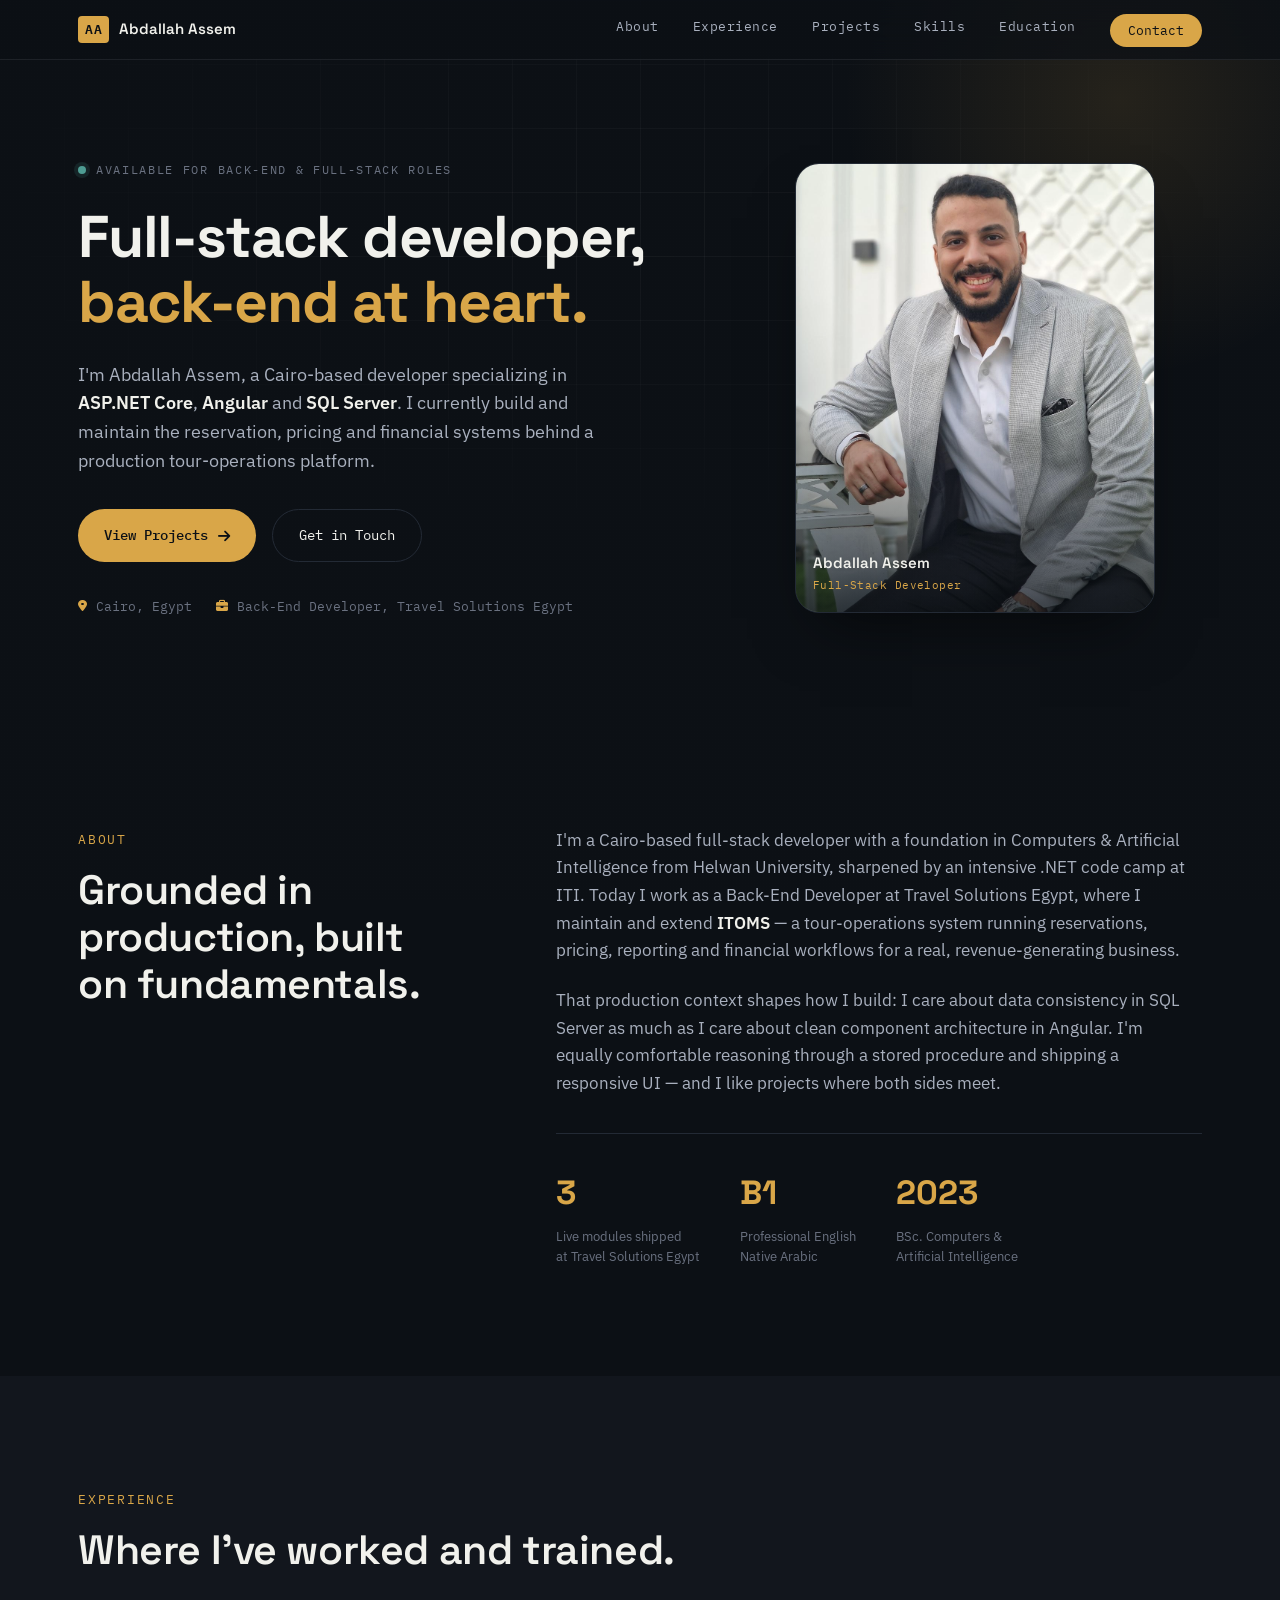
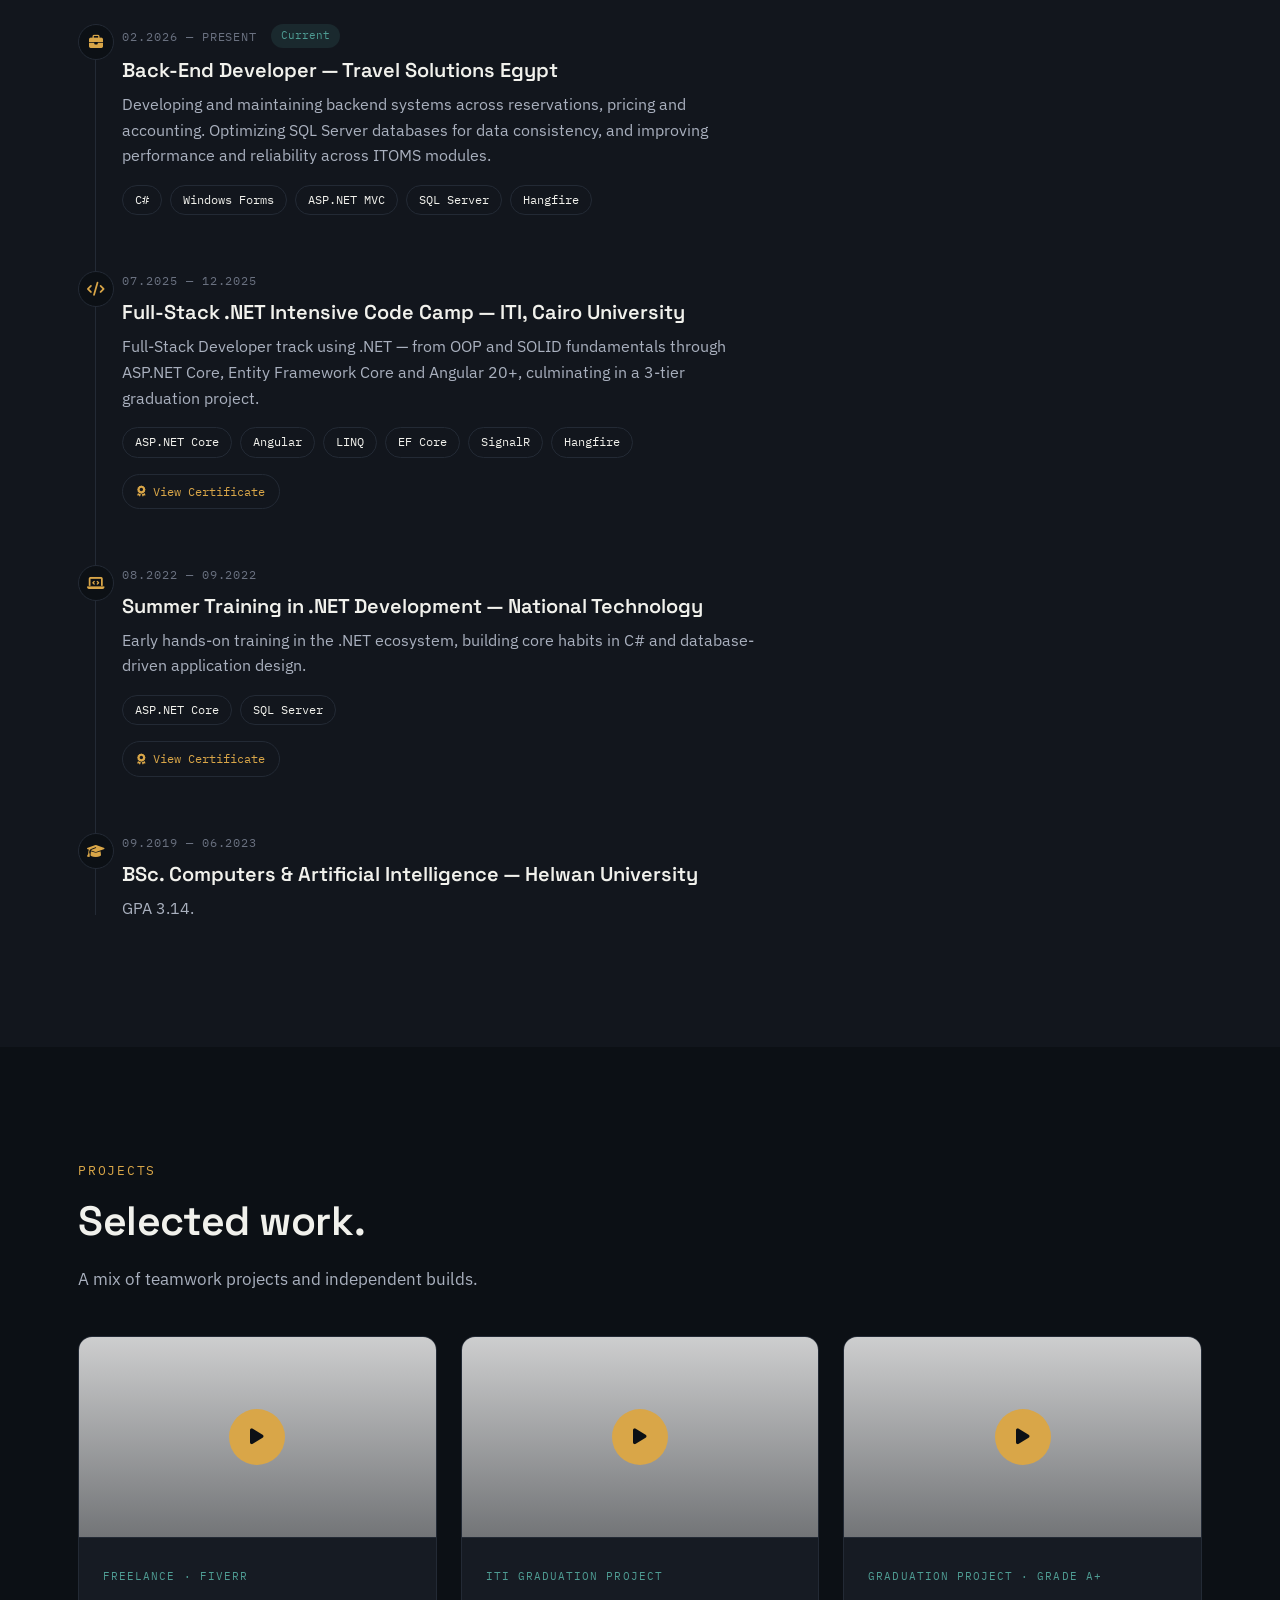
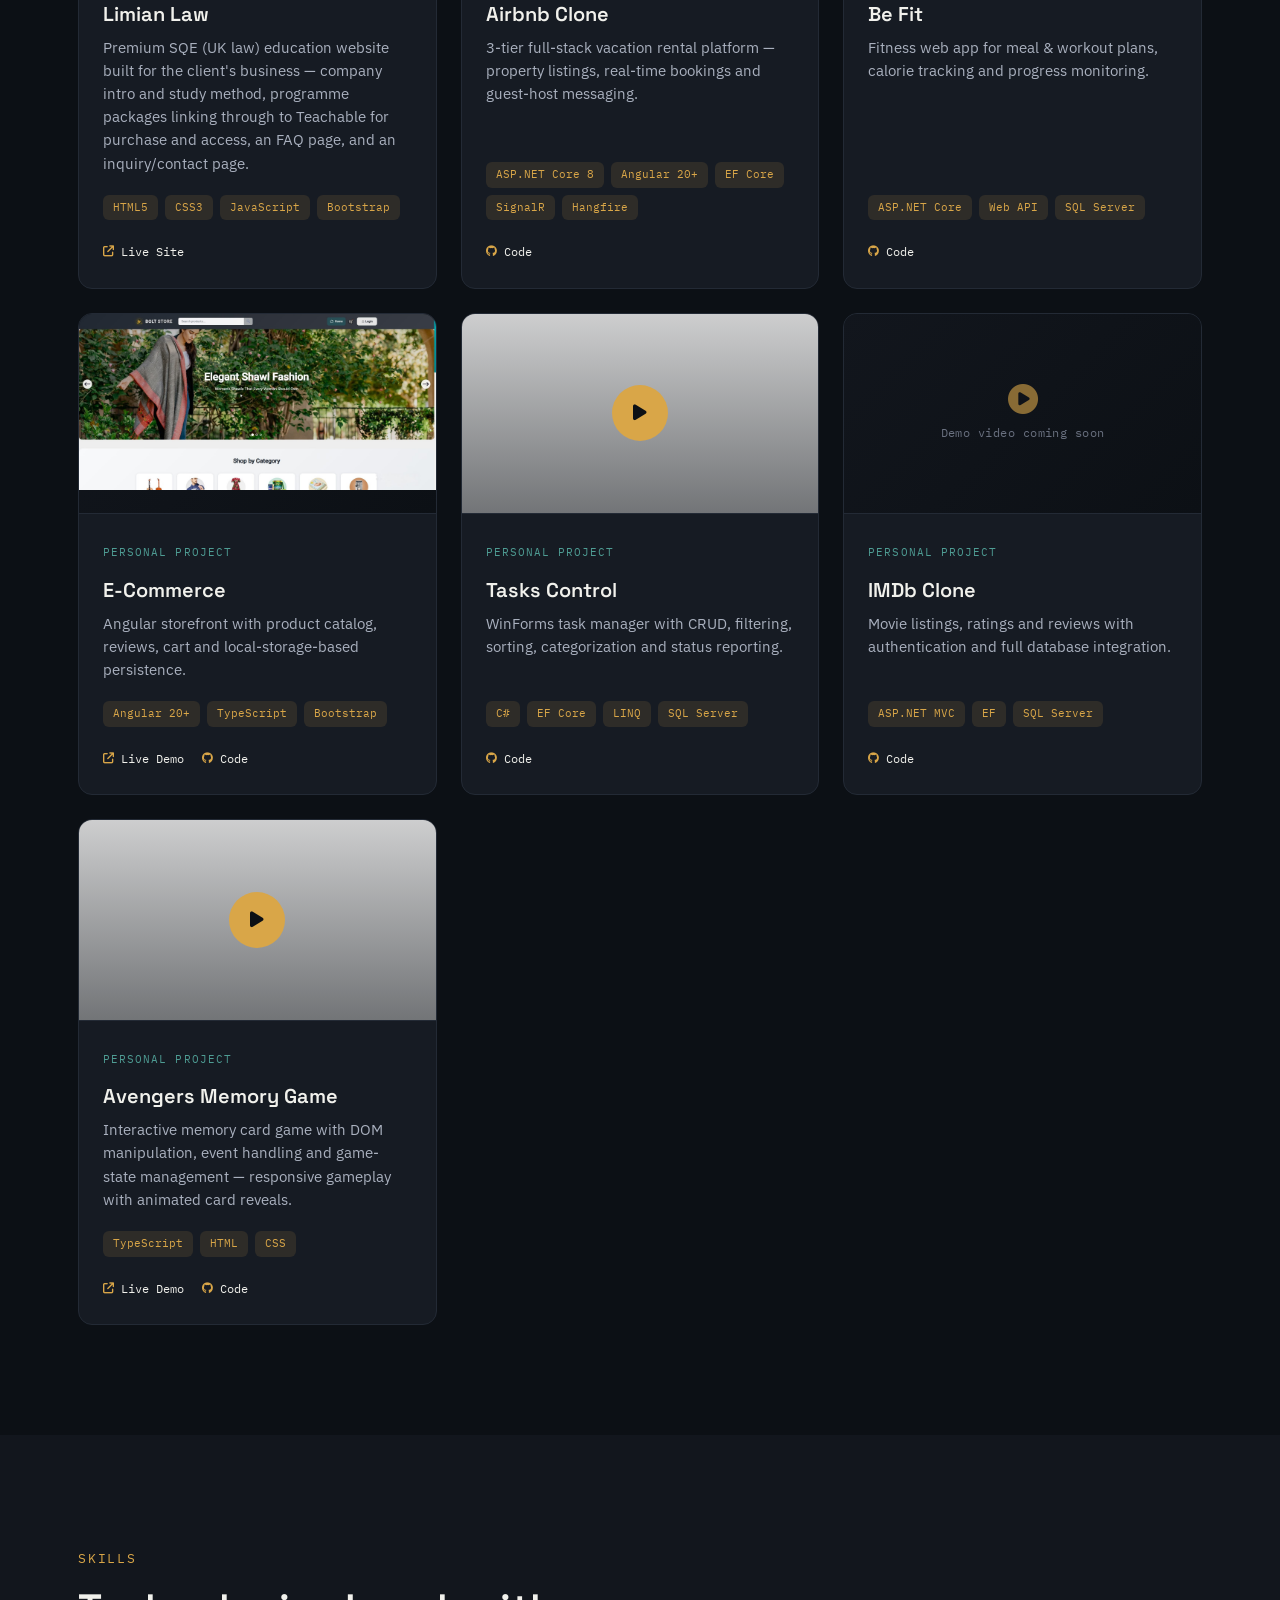
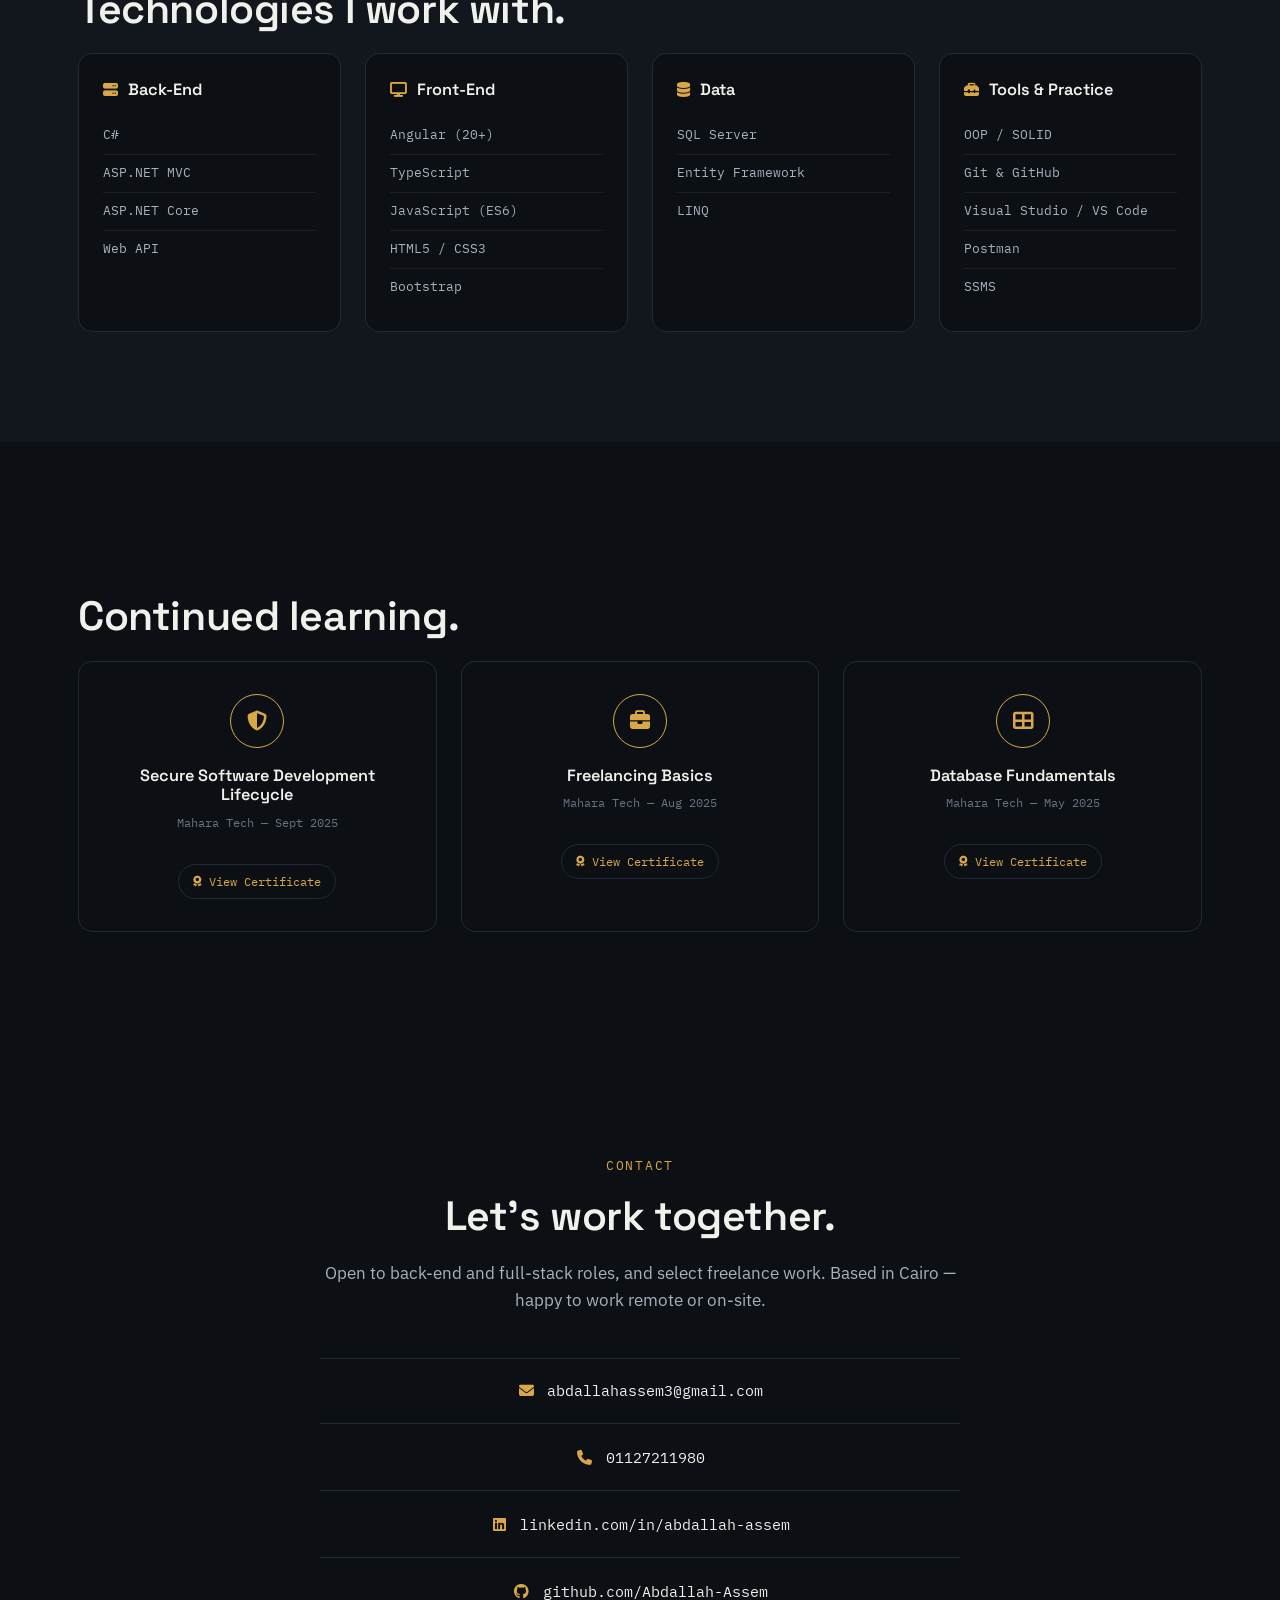
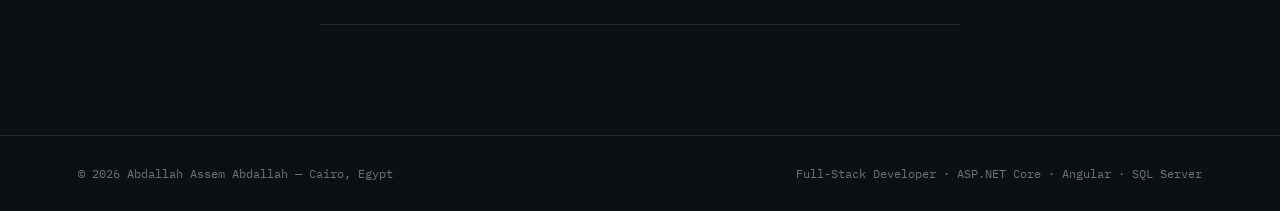
==== index.html @ b61afaf5 "intial version" ====
<!DOCTYPE html>
<html lang="en">
<head>
<meta charset="UTF-8">
<meta name="viewport" content="width=device-width, initial-scale=1.0">
<title>Abdallah Assem — Full-Stack Developer</title>
<meta name="description" content="Abdallah Assem — Full-Stack Developer specializing in ASP.NET Core, Angular, and SQL Server. Cairo, Egypt.">

<!-- Fonts -->
<link rel="preconnect" href="https://fonts.googleapis.com">
<link rel="preconnect" href="https://fonts.gstatic.com" crossorigin>
<link href="https://fonts.googleapis.com/css2?family=Space+Grotesk:wght@400;500;600;700&family=IBM+Plex+Sans:wght@400;500;600&family=IBM+Plex+Mono:wght@400;500;600&display=swap" rel="stylesheet">

<!-- Bootstrap -->
<link href="https://cdnjs.cloudflare.com/ajax/libs/bootstrap/5.3.3/css/bootstrap.min.css" rel="stylesheet">

<!-- Icons -->
<link rel="stylesheet" href="https://cdnjs.cloudflare.com/ajax/libs/font-awesome/6.5.2/css/all.min.css">

<link rel="stylesheet" href="css/style.css">
</head>
<body>

<div class="grain-overlay"></div>

<!-- ===== NAV ===== -->
<nav class="site-nav" id="siteNav">
  <div class="nav-inner">
    <a href="#top" class="nav-brand">
      <span class="brand-mark">AA</span>
      <span class="brand-name">Abdallah&nbsp;Assem</span>
    </a>
    <button class="nav-toggle" id="navToggle" aria-label="Toggle navigation" aria-expanded="false">
      <span></span><span></span><span></span>
    </button>
    <ul class="nav-links" id="navLinks">
      <li><a href="#about" class="nav-link" data-nav>About</a></li>
      <li><a href="#experience" class="nav-link" data-nav>Experience</a></li>
      <li><a href="#projects" class="nav-link" data-nav>Projects</a></li>
      <li><a href="#skills" class="nav-link" data-nav>Skills</a></li>
      <li><a href="#education" class="nav-link" data-nav>Education</a></li>
      <li><a href="#contact" class="nav-btn" data-nav>Contact</a></li>
    </ul>
  </div>
</nav>

<!-- ===== HERO ===== -->
<header class="hero" id="top">
  <div class="hero-bg" aria-hidden="true">
    <div class="bg-grid"></div>
    <div class="bg-glow"></div>
  </div>

  <div class="container">
    <div class="row align-items-center hero-row">
      <div class="col-lg-7">
        <div class="eyebrow-row" data-reveal>
          <span class="eyebrow-dot"></span>
          <span class="eyebrow-text">AVAILABLE FOR BACK-END &amp; FULL-STACK ROLES</span>
        </div>

        <h1 class="hero-title" data-reveal>
          Full-stack developer,<br>
          <span class="hero-title-accent">back-end at heart.</span>
        </h1>

        <p class="hero-sub" data-reveal>
          I'm Abdallah Assem, a Cairo-based developer specializing in
          <strong>ASP.NET Core</strong>, <strong>Angular</strong> and <strong>SQL Server</strong>.
          I currently build and maintain the reservation, pricing and financial systems
          behind a production tour-operations platform.
        </p>

        <div class="hero-cta-row" data-reveal>
          <a href="#projects" class="btn-primary-custom">View Projects <i class="fa-solid fa-arrow-right"></i></a>
          <a href="mailto:abdallahassem3@gmail.com" class="btn-ghost-custom">Get in Touch</a>
        </div>

        <div class="hero-meta-row" data-reveal>
          <div class="meta-item"><i class="fa-solid fa-location-dot"></i> Cairo, Egypt</div>
          <div class="meta-item"><i class="fa-solid fa-briefcase"></i> Back-End Developer, Travel Solutions Egypt</div>
        </div>
      </div>

      <div class="col-lg-5">
        <div class="hero-photo-wrap" data-reveal>
          <div class="hero-photo-frame">
            <img src="sources/MyPhoto.jpeg" alt="Abdallah Assem" class="hero-photo">
          </div>
          <div class="hero-photo-tag">
            <span class="tag-line-1">Abdallah Assem</span>
            <span class="tag-line-2">Full-Stack Developer</span>
          </div>
        </div>
      </div>
    </div>
  </div>
</header>

<main>

  <!-- ===== ABOUT ===== -->
  <section class="section" id="about">
    <div class="container">
      <div class="row gy-5 align-items-start">
        <div class="col-lg-4" data-reveal>
          <span class="section-eyebrow">About</span>
          <h2 class="section-title">Grounded in production, built on fundamentals.</h2>
        </div>
        <div class="col-lg-7 offset-lg-1" data-reveal>
          <p class="lead-text">
            I'm a Cairo-based full-stack developer with a foundation in Computers &amp; Artificial
            Intelligence from Helwan University, sharpened by an intensive .NET code camp at ITI.
            Today I work as a Back-End Developer at Travel Solutions Egypt, where I maintain and
            extend <strong>ITOMS</strong> — a tour-operations system running reservations, pricing,
            reporting and financial workflows for a real, revenue-generating business.
          </p>
          <p class="lead-text">
            That production context shapes how I build: I care about data consistency in SQL
            Server as much as I care about clean component architecture in Angular. I'm equally
            comfortable reasoning through a stored procedure and shipping a responsive UI —
            and I like projects where both sides meet.
          </p>
          <div class="about-stats">
            <div class="stat-block">
              <span class="stat-num">3</span>
              <span class="stat-label">Live modules shipped<br>at Travel Solutions Egypt</span>
            </div>
            <div class="stat-block">
              <span class="stat-num">B1</span>
              <span class="stat-label">Professional English<br>Native Arabic</span>
            </div>
            <div class="stat-block">
              <span class="stat-num">2023</span>
              <span class="stat-label">BSc. Computers &amp;<br>Artificial Intelligence</span>
            </div>
          </div>
        </div>
      </div>
    </div>
  </section>

  <!-- ===== EXPERIENCE ===== -->
  <section class="section section-alt" id="experience">
    <div class="container">
      <span class="section-eyebrow" data-reveal>Experience</span>
      <h2 class="section-title" data-reveal>Where I've worked and trained.</h2>

      <div class="timeline">
        <div class="timeline-line" aria-hidden="true"></div>

        <div class="tl-item" data-reveal>
          <div class="tl-marker"><i class="fa-solid fa-briefcase"></i></div>
          <div class="tl-content">
            <div class="tl-meta">
              <span class="tl-date">02.2026 — PRESENT</span>
              <span class="tl-tag">Current</span>
            </div>
            <h3 class="tl-role">Back-End Developer — Travel Solutions Egypt</h3>
            <p class="tl-desc">
              Developing and maintaining backend systems across reservations, pricing and
              accounting. Optimizing SQL Server databases for data consistency, and improving
              performance and reliability across ITOMS modules.
            </p>
            <div class="tl-tags">
              <span>C#</span><span>Windows Forms</span><span>ASP.NET MVC</span><span>SQL Server</span><span>Hangfire</span>
            </div>
          </div>
        </div>

        <div class="tl-item" data-reveal>
          <div class="tl-marker"><i class="fa-solid fa-code"></i></div>
          <div class="tl-content">
            <div class="tl-meta">
              <span class="tl-date">07.2025 — 12.2025</span>
            </div>
            <h3 class="tl-role">Full-Stack .NET Intensive Code Camp — ITI, Cairo University</h3>
            <p class="tl-desc">
              Full-Stack Developer track using .NET — from OOP and SOLID fundamentals through
              ASP.NET Core, Entity Framework Core and Angular 20+, culminating in a 3-tier
              graduation project.
            </p>
            <div class="tl-tags">
              <span>ASP.NET Core</span><span>Angular</span><span>LINQ</span><span>EF Core</span><span>SignalR</span><span>Hangfire</span>
            </div>
            <div class="tl-links">
              <a href="sources/ITI-Certificate.jpeg" class="cert-link" data-cert-src="sources/ITI-Certificate.jpeg" data-cert-type="image" data-cert-title="ITI — Full-Stack .NET Certificate">
                <i class="fa-solid fa-award"></i> View Certificate
              </a>
            </div>
          </div>
        </div>

        <div class="tl-item" data-reveal>
          <div class="tl-marker"><i class="fa-solid fa-laptop-code"></i></div>
          <div class="tl-content">
            <div class="tl-meta">
              <span class="tl-date">08.2022 — 09.2022</span>
            </div>
            <h3 class="tl-role">Summer Training in .NET Development — National Technology</h3>
            <p class="tl-desc">
              Early hands-on training in the .NET ecosystem, building core habits in C# and
              database-driven application design.
            </p>
            <div class="tl-tags">
              <span>ASP.NET Core</span><span>SQL Server</span>
            </div>
            <div class="tl-links">
              <a href="sources/NT-Certificate.jpg" class="cert-link" data-cert-src="sources/NT-Certificate.jpg" data-cert-type="image" data-cert-title="National Technology — Summer Training Certificate">
                <i class="fa-solid fa-award"></i> View Certificate
              </a>
            </div>
          </div>
        </div>

        <div class="tl-item" data-reveal>
          <div class="tl-marker"><i class="fa-solid fa-graduation-cap"></i></div>
          <div class="tl-content">
            <div class="tl-meta">
              <span class="tl-date">09.2019 — 06.2023</span>
            </div>
            <h3 class="tl-role">BSc. Computers &amp; Artificial Intelligence — Helwan University</h3>
            <p class="tl-desc">GPA 3.14.</p>
          </div>
        </div>
      </div>
    </div>
  </section>

  <!-- ===== PROJECTS ===== -->
  <section class="section" id="projects">
    <div class="container">
      <span class="section-eyebrow" data-reveal>Projects</span>
      <h2 class="section-title" data-reveal>Selected work.</h2>
      <p class="section-intro" data-reveal>
        A mix of teamwork projects and independent builds.
      </p>
 
      <div class="row g-4">
 
        <div class="col-md-6 col-lg-4" data-reveal>
          <article class="proj-card">
            <div class="proj-media" data-yt-id="RkNnOeorScQ">
              <div class="proj-media-placeholder">
                <i class="fa-solid fa-circle-play"></i>
                <span>Demo video coming soon</span>
              </div>
            </div>
            <div class="proj-body">
              <div class="proj-head">
                <span class="proj-kicker">Freelance · Fiverr</span>
              </div>
              <h3 class="proj-title">Limian Law</h3>
              <p class="proj-desc">Premium SQE (UK law) education website built for the client's business — company intro and study method, programme packages linking through to Teachable for purchase and access, an FAQ page, and an inquiry/contact page.</p>
              <div class="proj-stack">
                <span>HTML5</span><span>CSS3</span><span>JavaScript</span><span>Bootstrap</span>
              </div>
              <div class="proj-links">
                <a href="https://limianlaw.com/" target="_blank" rel="noopener"><i class="fa-solid fa-arrow-up-right-from-square"></i> Live Site</a>
              </div>
            </div>
          </article>
        </div>
 
        <div class="col-md-6 col-lg-4" data-reveal>
          <article class="proj-card">
            <div class="proj-media" data-yt-id="9F6nqly3THQ">
              <div class="proj-media-placeholder">
                <i class="fa-solid fa-circle-play"></i>
                <span>Demo video coming soon</span>
              </div>
            </div>
            <div class="proj-body">
              <div class="proj-head">
                <span class="proj-kicker">ITI Graduation Project</span>
              </div>
              <h3 class="proj-title">Airbnb Clone</h3>
              <p class="proj-desc">3-tier full-stack vacation rental platform — property listings, real-time bookings and guest-host messaging.</p>
              <div class="proj-stack">
                <span>ASP.NET Core 8</span><span>Angular 20+</span><span>EF Core</span><span>SignalR</span><span>Hangfire</span>
              </div>
            <div class="proj-links">
                <a href="https://github.com/Abdelkarimo/airbnb-clone" target="_blank" rel="noopener"><i class="fa-brands fa-github"></i> Code</a>
            </div>
            </div>
          </article>
        </div>
 
        <div class="col-md-6 col-lg-4" data-reveal>
          <article class="proj-card">
            <div class="proj-media" data-yt-id="BqmbsqavO48">
              <div class="proj-media-placeholder">
                <i class="fa-solid fa-circle-play"></i>
                <span>Demo video coming soon</span>
              </div>
            </div>
            <div class="proj-body">
              <div class="proj-head">
                <span class="proj-kicker">Graduation Project · Grade A+</span>
              </div>
              <h3 class="proj-title">Be Fit</h3>
              <p class="proj-desc">Fitness web app for meal &amp; workout plans, calorie tracking and progress monitoring.</p>
              <div class="proj-stack">
                <span>ASP.NET Core</span><span>Web API</span><span>SQL Server</span>
              </div>
              <div class="proj-links">
                <a href="https://github.com/Abdallah-Assem/Be-Fit-GP" target="_blank" rel="noopener"><i class="fa-brands fa-github"></i> Code</a>
              </div>
            </div>
          </article>
        </div>
 
        <div class="col-md-6 col-lg-4" data-reveal>
  <article class="proj-card">
    <div class="proj-media">
      <img src="sources/ECommerceBanner.jpg" alt="E-Commerce Project Banner" class="proj-media-banner" style="width: 100%; height: auto; object-fit: cover;">
    </div>
    <div class="proj-body">
      <div class="proj-head">
        <span class="proj-kicker">Personal Project</span>
      </div>
      <h3 class="proj-title">E-Commerce</h3>
      <p class="proj-desc">Angular storefront with product catalog, reviews, cart and local-storage-based persistence.</p>
      <div class="proj-stack">
        <span>Angular 20+</span><span>TypeScript</span><span>Bootstrap</span>
      </div>
      <div class="proj-links">
        <a href="https://angularproject-green.vercel.app/home" target="_blank" rel="noopener"><i class="fa-solid fa-arrow-up-right-from-square"></i> Live Demo</a>
        <a href="https://github.com/AbdelrahmanKhalid710/E-Commerce-AngularFinalProject" target="_blank" rel="noopener"><i class="fa-brands fa-github"></i> Code</a>
      </div>
    </div>
  </article>
</div>
 
        <div class="col-md-6 col-lg-4" data-reveal>
          <article class="proj-card">
            <div class="proj-media" data-yt-id="fOjAFEeEX-Y">
              <div class="proj-media-placeholder">
                <i class="fa-solid fa-circle-play"></i>
                <span>Demo video coming soon</span>
              </div>
            </div>
            <div class="proj-body">
              <div class="proj-head">
                <span class="proj-kicker">Personal Project</span>
              </div>
              <h3 class="proj-title">Tasks Control</h3>
              <p class="proj-desc">WinForms task manager with CRUD, filtering, sorting, categorization and status reporting.</p>
              <div class="proj-stack">
                <span>C#</span><span>EF Core</span><span>LINQ</span><span>SQL Server</span>
              </div>
              <div class="proj-links">
                 <a href="https://github.com/Abdallah-Assem/Tasks-Control" target="_blank" rel="noopener"><i class="fa-brands fa-github"></i> Code</a>
              </div>
            </div>
          </article>
        </div>
 
        <div class="col-md-6 col-lg-4" data-reveal>
          <article class="proj-card">
            <div class="proj-media" data-yt-id="">
              <div class="proj-media-placeholder">
                <i class="fa-solid fa-circle-play"></i>
                <span>Demo video coming soon</span>
              </div>
            </div>
            <div class="proj-body">
              <div class="proj-head">
                <span class="proj-kicker">Personal Project</span>
              </div>
              <h3 class="proj-title">IMDb Clone</h3>
              <p class="proj-desc">Movie listings, ratings and reviews with authentication and full database integration.</p>
              <div class="proj-stack">
                <span>ASP.NET MVC</span><span>EF</span><span>SQL Server</span>
              </div>
              <div class="proj-links">
                <a href="https://github.com/Abdallah-Assem/IMDB-2022" target="_blank" rel="noopener"><i class="fa-brands fa-github"></i> Code</a>
              </div>
            </div>
          </article>
        </div>
 
        <div class="col-md-6 col-lg-4" data-reveal>
          <article class="proj-card">
            <div class="proj-media" data-yt-id="4smqBEf1rzY">
              <div class="proj-media-placeholder">
                <i class="fa-solid fa-circle-play"></i>
                <span>Demo video coming soon</span>
              </div>
            </div>
            <div class="proj-body">
              <div class="proj-head">
                <span class="proj-kicker">Personal Project</span>
              </div>
              <h3 class="proj-title">Avengers Memory Game</h3>
              <p class="proj-desc">Interactive memory card game with DOM manipulation, event handling and game-state management — responsive gameplay with animated card reveals.</p>
              <div class="proj-stack">
                <span>TypeScript</span><span>HTML</span><span>CSS</span>
              </div>
              <div class="proj-links">
                <a href="https://abdallah-assem.github.io/Avengers-Memory-Game/" target="_blank" rel="noopener"><i class="fa-solid fa-arrow-up-right-from-square"></i> Live Demo</a>
                <a href="https://github.com/Abdallah-Assem/Avengers-Memory-Game" target="_blank" rel="noopener"><i class="fa-brands fa-github"></i> Code</a>
              </div>
            </div>
          </article>
        </div>
      </div>
    </div>
  </section>
 
  <!-- ===== SKILLS ===== -->
  <section class="section section-alt" id="skills">
    <div class="container">
      <span class="section-eyebrow" data-reveal>Skills</span>
      <h2 class="section-title" data-reveal>Technologies I work with.</h2>

      <div class="row g-4">
        <div class="col-md-6 col-lg-3" data-reveal>
          <div class="skill-card">
            <h3 class="skill-title"><i class="fa-solid fa-server"></i> Back-End</h3>
            <ul class="skill-list">
              <li>C#</li><li>ASP.NET MVC</li><li>ASP.NET Core</li><li>Web API</li>
            </ul>
          </div>
        </div>
        <div class="col-md-6 col-lg-3" data-reveal>
          <div class="skill-card">
            <h3 class="skill-title"><i class="fa-solid fa-display"></i> Front-End</h3>
            <ul class="skill-list">
              <li>Angular (20+)</li><li>TypeScript</li><li>JavaScript (ES6)</li><li>HTML5 / CSS3</li><li>Bootstrap</li>
            </ul>
          </div>
        </div>
        <div class="col-md-6 col-lg-3" data-reveal>
          <div class="skill-card">
            <h3 class="skill-title"><i class="fa-solid fa-database"></i> Data</h3>
            <ul class="skill-list">
              <li>SQL Server</li><li>Entity Framework</li><li>LINQ</li>
            </ul>
          </div>
        </div>
        <div class="col-md-6 col-lg-3" data-reveal>
          <div class="skill-card">
            <h3 class="skill-title"><i class="fa-solid fa-toolbox"></i> Tools &amp; Practice</h3>
            <ul class="skill-list">
              <li>OOP / SOLID</li><li>Git &amp; GitHub</li><li>Visual Studio / VS Code</li><li>Postman</li><li>SSMS</li>
            </ul>
          </div>
        </div>
      </div>
    </div>
  </section>

  <!-- ===== EDUCATION ===== -->
  <section class="section" id="education">
    <div class="container">
      <span class="section-eyebrow" data-reveal>Education &amp; Certifications</span>
      <h2 class="section-title" data-reveal>Continued learning.</h2>

      <div class="row g-4">
        <div class="col-md-4" data-reveal>
          <div class="cert-card">
            <div class="cert-icon"><i class="fa-solid fa-shield-halved"></i></div>
            <h3>Secure Software Development Lifecycle</h3>
            <p>Mahara Tech — Sept 2025</p>
            <a href="sources/Secure Software Development Lifecycle(SSDLC)_Certificate.pdf" class="cert-link" data-cert-src="sources/Secure Software Development Lifecycle(SSDLC)_Certificate.pdf" data-cert-type="pdf" data-cert-title="Secure Software Development Lifecycle (SSDLC) Certificate">
              <i class="fa-solid fa-award"></i> View Certificate
            </a>
          </div>
        </div>
        <div class="col-md-4" data-reveal>
          <div class="cert-card">
            <div class="cert-icon"><i class="fa-solid fa-briefcase"></i></div>
            <h3>Freelancing Basics</h3>
            <p>Mahara Tech — Aug 2025</p>
            <a href="sources/Freelancing Basics-Certificate.pdf" class="cert-link" data-cert-src="sources/Freelancing Basics-Certificate.pdf" data-cert-type="pdf" data-cert-title="Freelancing Basics Certificate">
              <i class="fa-solid fa-award"></i> View Certificate
            </a>
          </div>
        </div>
        <div class="col-md-4" data-reveal>
          <div class="cert-card">
            <div class="cert-icon"><i class="fa-solid fa-table-cells-large"></i></div>
            <h3>Database Fundamentals</h3>
            <p>Mahara Tech — May 2025</p>
            <a href="sources/DatabaseFundamentals(Mahara-Tech)_Certificate_En.pdf" class="cert-link" data-cert-src="sources/DatabaseFundamentals(Mahara-Tech)_Certificate_En.pdf" data-cert-type="pdf" data-cert-title="Database Fundamentals Certificate">
              <i class="fa-solid fa-award"></i> View Certificate
            </a>
          </div>
        </div>
      </div>
    </div>
  </section>

  <!-- ===== CONTACT ===== -->
  <section class="section contact-section" id="contact">
    <div class="container">
      <div class="contact-inner" data-reveal>
        <span class="section-eyebrow">Contact</span>
        <h2 class="section-title">Let's work together.</h2>
        <p class="section-intro">
          Open to back-end and full-stack roles, and select freelance work.
          Based in Cairo — happy to work remote or on-site.
        </p>

        <div class="contact-links">
          <a href="mailto:abdallahassem3@gmail.com" class="contact-link">
            <i class="fa-solid fa-envelope"></i>
            <span>abdallahassem3@gmail.com</span>
          </a>
          <a href="tel:01127211980" class="contact-link">
            <i class="fa-solid fa-phone"></i>
            <span>01127211980</span>
          </a>
          <a href="https://www.linkedin.com/in/abdallah-assem" target="_blank" rel="noopener" class="contact-link">
            <i class="fa-brands fa-linkedin"></i>
            <span>linkedin.com/in/abdallah-assem</span>
          </a>
          <a href="https://github.com/Abdallah-Assem" target="_blank" rel="noopener" class="contact-link">
            <i class="fa-brands fa-github"></i>
            <span>github.com/Abdallah-Assem</span>
          </a>
        </div>
      </div>
    </div>
  </section>

</main>

<footer class="site-footer">
  <div class="container footer-inner">
    <span>&copy; <span id="year"></span> Abdallah Assem Abdallah — Cairo, Egypt</span>
    <span class="footer-tag">Full-Stack Developer · ASP.NET Core · Angular · SQL Server</span>
  </div>
</footer>

<button id="backToTop" class="back-to-top" aria-label="Back to top"><i class="fa-solid fa-arrow-up"></i></button>

<!-- ===== CERTIFICATE LIGHTBOX ===== -->
<div class="cert-modal" id="certModal" aria-hidden="true">
  <div class="cert-modal-backdrop" data-cert-close></div>
  <div class="cert-modal-dialog" role="dialog" aria-modal="true" aria-labelledby="certModalTitle">
    <div class="cert-modal-head">
      <span id="certModalTitle" class="cert-modal-title"></span>
      <div class="cert-modal-actions">
        <a id="certModalDownload" class="cert-modal-download" href="#" target="_blank" rel="noopener" download>
          <i class="fa-solid fa-arrow-up-right-from-square"></i> Open Original
        </a>
        <button class="cert-modal-close" data-cert-close aria-label="Close certificate viewer"><i class="fa-solid fa-xmark"></i></button>
      </div>
    </div>
    <div class="cert-modal-body" id="certModalBody"></div>
  </div>
</div>

<script src="https://cdnjs.cloudflare.com/ajax/libs/bootstrap/5.3.3/js/bootstrap.bundle.min.js"></script>
<script src="js/script.js"></script>
</body>
</html>
---- css/style.css ----
/* =========================================================
   TOKENS
   ========================================================= */
:root {
  --ink:          #0C1015;
  --ink-2:        #12161D;
  --surface:      #161B23;
  --gold:         #D9A648;
  --gold-soft:    rgba(217, 166, 72, 0.12);
  --teal:         #4E9C93;
  --teal-soft:    rgba(78, 156, 147, 0.14);
  --line:         #232A35;
  --line-soft:    rgba(255,255,255,0.07);
  --text-hi:      #F1F1EC;
  --text-mid:     #A9B0BE;
  --text-dim:     #6A7180;

  --font-display: "Space Grotesk", sans-serif;
  --font-body:    "IBM Plex Sans", sans-serif;
  --font-mono:    "IBM Plex Mono", monospace;

  --radius-sm: 6px;
  --radius-md: 14px;
  --radius-lg: 24px;

  --container-w: 1180px;
}

* { box-sizing: border-box; }
html { scroll-behavior: smooth; }

body {
  background: var(--ink);
  color: var(--text-mid);
  font-family: var(--font-body);
  font-size: 16px;
  line-height: 1.6;
  overflow-x: hidden;
}

@media (prefers-reduced-motion: reduce) {
  html { scroll-behavior: auto; }
  * { animation-duration: 0.01ms !important; transition-duration: 0.01ms !important; }
}

.container { max-width: var(--container-w); margin: 0 auto; padding: 0 28px; }
a { text-decoration: none; color: inherit; }
ul { list-style: none; margin: 0; padding: 0; }
::selection { background: var(--gold); color: var(--ink); }

.grain-overlay {
  position: fixed; inset: 0; pointer-events: none; z-index: 999;
  background-image: radial-gradient(rgba(255,255,255,0.02) 1px, transparent 1px);
  background-size: 3px 3px;
  opacity: 0.5;
}

/* =========================================================
   TYPOGRAPHY
   ========================================================= */
h1, h2, h3 { font-family: var(--font-display); color: var(--text-hi); margin: 0; }

.section-eyebrow {
  display: inline-block;
  font-family: var(--font-mono);
  font-size: 12.5px;
  letter-spacing: 0.14em;
  text-transform: uppercase;
  color: var(--gold);
  margin-bottom: 18px;
}

.section-title {
  font-size: clamp(1.9rem, 3.2vw, 2.7rem);
  font-weight: 600;
  line-height: 1.15;
  letter-spacing: -0.01em;
  margin-bottom: 20px;
}

.section-intro {
  font-size: 1.05rem;
  color: var(--text-mid);
  max-width: 640px;
  margin-bottom: 44px;
}

.lead-text { font-size: 1.08rem; color: var(--text-mid); margin-bottom: 22px; }
.lead-text strong { color: var(--text-hi); font-weight: 600; }

/* =========================================================
   NAV
   ========================================================= */
.site-nav {
  position: fixed; top: 0; left: 0; right: 0; z-index: 900;
  background: rgba(12, 16, 21, 0.72);
  backdrop-filter: blur(14px);
  border-bottom: 1px solid var(--line-soft);
  transition: border-color 0.3s;
}

.nav-inner {
  max-width: var(--container-w);
  margin: 0 auto;
  padding: 16px 28px;
  display: flex; align-items: center; justify-content: space-between;
}

.nav-brand { display: flex; align-items: center; gap: 10px; }
.brand-mark {
  font-family: var(--font-mono);
  font-size: 13px;
  color: var(--ink);
  background: var(--gold);
  padding: 3px 7px;
  border-radius: 4px;
  font-weight: 600;
  letter-spacing: 0.04em;
}
.brand-name { font-family: var(--font-display); font-weight: 600; color: var(--text-hi); font-size: 15px; }

.nav-links { display: flex; align-items: center; gap: 34px; }
.nav-link {
  font-family: var(--font-mono);
  font-size: 13px;
  letter-spacing: 0.04em;
  color: var(--text-mid);
  position: relative;
  padding-bottom: 3px;
  transition: color 0.25s;
}
.nav-link::after {
  content: ""; position: absolute; left: 0; bottom: 0;
  width: 0; height: 1px; background: var(--gold);
  transition: width 0.25s;
}
.nav-link:hover, .nav-link.active { color: var(--text-hi); }
.nav-link:hover::after, .nav-link.active::after { width: 100%; }

.nav-btn {
  font-family: var(--font-mono);
  font-size: 13px;
  color: var(--ink);
  background: var(--gold);
  padding: 8px 18px;
  border-radius: 100px;
  transition: filter 0.25s, transform 0.25s;
}
.nav-btn:hover { filter: brightness(1.1); transform: translateY(-1px); }

.nav-toggle {
  display: none; flex-direction: column; gap: 5px;
  background: none; border: none; cursor: pointer; padding: 6px;
}
.nav-toggle span { width: 22px; height: 2px; background: var(--text-hi); transition: transform 0.25s, opacity 0.25s; }
.nav-toggle.open span:nth-child(1) { transform: translateY(7px) rotate(45deg); }
.nav-toggle.open span:nth-child(2) { opacity: 0; }
.nav-toggle.open span:nth-child(3) { transform: translateY(-7px) rotate(-45deg); }

@media (max-width: 900px) {
  .nav-toggle { display: flex; }
  .nav-links {
    position: fixed; top: 61px; left: 0; right: 0;
    flex-direction: column; align-items: flex-start; gap: 0;
    background: var(--ink-2);
    border-bottom: 1px solid var(--line-soft);
    max-height: 0; overflow: hidden;
    transition: max-height 0.35s ease;
  }
  .nav-links.open { max-height: 400px; }
  .nav-links li { width: 100%; }
  .nav-link, .nav-btn { display: block; width: 100%; padding: 16px 28px; border-radius: 0; }
  .nav-btn { text-align: center; margin: 12px 28px; width: calc(100% - 56px); }
}

/* =========================================================
   HERO
   ========================================================= */
.hero { position: relative; padding: 160px 0 100px; overflow: hidden; }

.hero-bg { position: absolute; inset: 0; z-index: 0; }
.bg-grid {
  position: absolute; inset: 0;
  background-image:
    linear-gradient(var(--line-soft) 1px, transparent 1px),
    linear-gradient(90deg, var(--line-soft) 1px, transparent 1px);
  background-size: 64px 64px;
  mask-image: radial-gradient(ellipse 70% 60% at 50% 30%, black 0%, transparent 75%);
  opacity: 0.6;
}
.bg-glow {
  position: absolute; top: -180px; right: -120px;
  width: 560px; height: 560px; border-radius: 50%;
  background: radial-gradient(circle, var(--gold-soft) 0%, transparent 70%);
}

.hero-row { position: relative; z-index: 1; }

.eyebrow-row { display: flex; align-items: center; gap: 10px; margin-bottom: 26px; }
.eyebrow-dot { width: 8px; height: 8px; border-radius: 50%; background: var(--teal); box-shadow: 0 0 0 4px var(--teal-soft); }
.eyebrow-text { font-family: var(--font-mono); font-size: 12px; letter-spacing: 0.14em; color: var(--text-dim); }

.hero-title {
  font-size: clamp(2.3rem, 4.6vw, 3.7rem);
  font-weight: 700; line-height: 1.1; letter-spacing: -0.02em;
  margin-bottom: 26px;
}
.hero-title-accent { color: var(--gold); }

.hero-sub { font-size: 1.12rem; color: var(--text-mid); max-width: 560px; margin-bottom: 34px; }
.hero-sub strong { color: var(--text-hi); font-weight: 600; }

.hero-cta-row { display: flex; gap: 16px; flex-wrap: wrap; margin-bottom: 34px; }

.btn-primary-custom {
  display: inline-flex; align-items: center; gap: 10px;
  background: var(--gold); color: var(--ink);
  font-family: var(--font-mono); font-size: 14px; font-weight: 500;
  padding: 14px 26px; border-radius: 100px;
  transition: transform 0.25s, filter 0.25s;
}
.btn-primary-custom:hover { transform: translateY(-2px); filter: brightness(1.08); }

.btn-ghost-custom {
  display: inline-flex; align-items: center;
  border: 1px solid var(--line); color: var(--text-hi);
  font-family: var(--font-mono); font-size: 14px;
  padding: 14px 26px; border-radius: 100px;
  transition: border-color 0.25s, background 0.25s;
}
.btn-ghost-custom:hover { border-color: var(--gold); background: var(--gold-soft); }

.hero-meta-row { display: flex; flex-wrap: wrap; gap: 24px; }
.meta-item {
  display: flex; align-items: center; gap: 9px;
  font-family: var(--font-mono); font-size: 12.5px; color: var(--text-dim);
}
.meta-item i { color: var(--gold); font-size: 12px; }

/* ---- Hero photo ---- */
.hero-photo-wrap { position: relative; max-width: 360px; margin: 0 auto; }
.hero-photo-frame {
  position: relative;
  border-radius: var(--radius-lg);
  overflow: hidden;
  border: 1px solid var(--line);
  box-shadow: 0 30px 60px -25px rgba(0,0,0,0.6);
  aspect-ratio: 4 / 5;
}
.hero-photo {
  width: 100%; height: 100%; object-fit: cover;
  object-position: center 18%;
  filter: grayscale(0.15) contrast(1.03);
}
.hero-photo-frame::after {
  content: "";
  position: absolute; inset: 0;
  background: linear-gradient(180deg, transparent 55%, rgba(12,16,21,0.75) 100%);
  pointer-events: none;
}
.hero-photo-tag {
  position: absolute; left: 18px; bottom: 18px; z-index: 1;
  display: flex; flex-direction: column; gap: 2px;
}
.tag-line-1 { font-family: var(--font-display); font-size: 15px; font-weight: 600; color: var(--text-hi); }
.tag-line-2 { font-family: var(--font-mono); font-size: 11px; color: var(--gold); letter-spacing: 0.04em; }

@media (max-width: 992px) {
  .hero-photo-wrap { margin-top: 50px; max-width: 300px; }
}

/* =========================================================
   SECTIONS (shared)
   ========================================================= */
.section { padding: 110px 0; position: relative; }
.section-alt { background: var(--ink-2); }

/* =========================================================
   ABOUT
   ========================================================= */
.about-stats {
  display: flex; gap: 40px; flex-wrap: wrap;
  margin-top: 36px; padding-top: 32px;
  border-top: 1px solid var(--line);
}
.stat-block { display: flex; flex-direction: column; gap: 8px; max-width: 180px; }
.stat-num { font-family: var(--font-display); font-size: 2.1rem; font-weight: 700; color: var(--gold); }
.stat-label { font-size: 13px; color: var(--text-dim); line-height: 1.5; }

/* =========================================================
   TIMELINE / EXPERIENCE
   ========================================================= */
.timeline { position: relative; margin-top: 50px; padding-left: 44px; }
.timeline-line {
  position: absolute; left: 17px; top: 6px; bottom: 6px; width: 1px;
  background: var(--line);
}

.tl-item { position: relative; padding-bottom: 56px; }
.tl-item:last-child { padding-bottom: 0; }

.tl-marker {
  position: absolute; left: -44px; top: 0;
  width: 36px; height: 36px; border-radius: 50%;
  background: var(--ink-2);
  border: 1px solid var(--line);
  display: flex; align-items: center; justify-content: center;
  color: var(--gold); font-size: 14px;
}
.section-alt .tl-marker { background: var(--ink); }

.tl-meta { display: flex; align-items: center; gap: 14px; margin-bottom: 10px; flex-wrap: wrap; }
.tl-date { font-family: var(--font-mono); font-size: 12px; letter-spacing: 0.08em; color: var(--text-dim); }
.tl-tag {
  font-family: var(--font-mono); font-size: 11px; color: var(--teal);
  background: var(--teal-soft); padding: 3px 10px; border-radius: 100px;
}

.tl-role { font-size: 1.25rem; font-weight: 600; margin-bottom: 10px; }
.tl-desc { color: var(--text-mid); max-width: 640px; margin-bottom: 16px; }

.tl-tags { display: flex; gap: 8px; flex-wrap: wrap; }
.tl-tags span {
  font-family: var(--font-mono); font-size: 11.5px; color: var(--text-hi);
  border: 1px solid var(--line); padding: 5px 12px; border-radius: 100px;
}

/* =========================================================
   PROJECT CARDS
   ========================================================= */
.proj-card {
  background: var(--surface);
  border: 1px solid var(--line);
  border-radius: var(--radius-md);
  height: 100%;
  display: flex; flex-direction: column;
  overflow: hidden;
  transition: transform 0.3s, border-color 0.3s, box-shadow 0.3s;
}
.proj-card:hover {
  transform: translateY(-5px);
  border-color: var(--gold);
  box-shadow: 0 20px 40px -20px rgba(217,166,72,0.22);
}
.section-alt .proj-card { background: var(--ink); }

/* Video / media slot */
.proj-media {
  position: relative;
  width: 100%;
  aspect-ratio: 16 / 9;
  background: linear-gradient(135deg, var(--ink-2), var(--ink));
  border-bottom: 1px solid var(--line);
}
.proj-media-placeholder {
  position: absolute; inset: 0;
  display: flex; flex-direction: column; align-items: center; justify-content: center;
  gap: 10px;
  color: var(--text-dim);
}
.proj-media-placeholder i { font-size: 30px; color: var(--gold); opacity: 0.6; }
.proj-media-placeholder span { font-family: var(--font-mono); font-size: 11.5px; letter-spacing: 0.04em; }
.proj-video { width: 100%; height: 100%; object-fit: cover; display: block; border: none; }

.yt-facade {
  position: absolute; inset: 0; width: 100%; height: 100%;
  background-size: cover; background-position: center;
  border: none; cursor: pointer; padding: 0;
  display: flex; align-items: center; justify-content: center;
}
.yt-facade::before {
  content: "";
  position: absolute; inset: 0;
  background: linear-gradient(180deg, rgba(12,16,21,0.15) 0%, rgba(12,16,21,0.55) 100%);
  transition: background 0.25s;
}
.yt-facade:hover::before { background: rgba(12,16,21,0.25); }
.yt-play-btn {
  position: relative; z-index: 1;
  width: 56px; height: 56px; border-radius: 50%;
  background: var(--gold);
  color: var(--ink);
  display: flex; align-items: center; justify-content: center;
  font-size: 18px;
  transition: transform 0.25s, filter 0.25s;
}
.yt-facade:hover .yt-play-btn { transform: scale(1.08); filter: brightness(1.05); }

.proj-body { padding: 24px 24px 26px; display: flex; flex-direction: column; flex-grow: 1; }

.proj-head { margin-bottom: 14px; }
.proj-kicker {
  font-family: var(--font-mono); font-size: 10.5px; letter-spacing: 0.1em;
  text-transform: uppercase; color: var(--teal);
}

.proj-title { font-size: 1.25rem; font-weight: 600; margin-bottom: 10px; }
.proj-desc { color: var(--text-mid); font-size: 14.5px; flex-grow: 1; margin-bottom: 20px; }

.proj-stack { display: flex; gap: 7px; flex-wrap: wrap; margin-bottom: 6px; }
.proj-stack span {
  font-family: var(--font-mono); font-size: 11px; color: var(--gold);
  background: var(--gold-soft); padding: 4px 10px; border-radius: 6px;
}

.proj-links { display: flex; gap: 18px; flex-wrap: wrap; margin-top: 16px; }
.proj-links a {
  display: inline-flex; align-items: center; gap: 7px;
  font-family: var(--font-mono); font-size: 12px; color: var(--text-hi);
  transition: color 0.25s, gap 0.25s;
}
.proj-links a i { color: var(--gold); font-size: 11px; }
.proj-links a:hover { color: var(--gold); gap: 10px; }

.proj-media-banner { width: 100%; height: 100%; object-fit: cover; display: block; }

/* ---- Certificate links (experience + education) ---- */
.tl-links { margin-top: 16px; }
.cert-link {
  display: inline-flex; align-items: center; gap: 8px;
  font-family: var(--font-mono); font-size: 12px;
  color: var(--gold);
  border: 1px solid var(--line);
  padding: 7px 14px;
  border-radius: 100px;
  transition: border-color 0.25s, background 0.25s, gap 0.25s;
}
.cert-link i { font-size: 11px; }
.cert-link:hover { border-color: var(--gold); background: var(--gold-soft); gap: 10px; }

.cert-card { display: flex; flex-direction: column; }
.cert-card .cert-link { margin: 16px auto 0; }

/* =========================================================
   SKILLS
   ========================================================= */
.skill-card {
  background: var(--ink);
  border: 1px solid var(--line);
  border-radius: var(--radius-md);
  padding: 26px 24px;
  height: 100%;
}
.skill-title {
  font-size: 1.02rem; font-weight: 600;
  display: flex; align-items: center; gap: 10px;
  margin-bottom: 18px; color: var(--text-hi);
}
.skill-title i { color: var(--gold); font-size: 15px; }
.skill-list li {
  font-family: var(--font-mono); font-size: 13px; color: var(--text-mid);
  padding: 8px 0; border-top: 1px solid var(--line-soft);
}
.skill-list li:first-child { border-top: none; }

/* =========================================================
   CERTIFICATIONS / EDUCATION
   ========================================================= */
.cert-card {
  border: 1px solid var(--line);
  border-radius: var(--radius-md);
  padding: 32px 26px;
  text-align: center;
  height: 100%;
  transition: border-color 0.3s, transform 0.3s;
}
.cert-card:hover { border-color: var(--gold); transform: translateY(-4px); }
.cert-icon {
  width: 54px; height: 54px; margin: 0 auto 18px;
  border-radius: 50%;
  border: 1.5px solid var(--gold);
  display: flex; align-items: center; justify-content: center;
  color: var(--gold); font-size: 20px;
}
.cert-card h3 { font-size: 1.02rem; font-weight: 600; margin-bottom: 8px; }
.cert-card p { font-family: var(--font-mono); font-size: 12px; color: var(--text-dim); }

/* =========================================================
   CONTACT
   ========================================================= */
.contact-section { text-align: center; }
.contact-inner { max-width: 640px; margin: 0 auto; }
.contact-section .section-eyebrow, .contact-section .section-intro { margin-left: auto; margin-right: auto; }

.contact-links { display: flex; flex-direction: column; gap: 2px; margin-top: 40px; border-top: 1px solid var(--line); }
.contact-link {
  display: flex; align-items: center; justify-content: center; gap: 12px;
  padding: 20px 0; border-bottom: 1px solid var(--line);
  font-family: var(--font-mono); font-size: 15px; color: var(--text-hi);
  transition: color 0.25s, letter-spacing 0.25s;
}
.contact-link i { color: var(--gold); width: 18px; }
.contact-link:hover { color: var(--gold); letter-spacing: 0.02em; }

/* =========================================================
   FOOTER
   ========================================================= */
.site-footer { border-top: 1px solid var(--line); padding: 28px 0; }
.footer-inner {
  display: flex; justify-content: space-between; flex-wrap: wrap; gap: 10px;
  font-family: var(--font-mono); font-size: 12px; color: var(--text-dim);
}

/* =========================================================
   BACK TO TOP
   ========================================================= */
.back-to-top {
  position: fixed; right: 26px; bottom: 26px; z-index: 800;
  width: 44px; height: 44px; border-radius: 50%;
  background: var(--gold); color: var(--ink);
  border: none; cursor: pointer;
  display: flex; align-items: center; justify-content: center;
  font-size: 15px;
  opacity: 0; visibility: hidden; transform: translateY(10px);
  transition: opacity 0.3s, transform 0.3s, visibility 0.3s;
}
.back-to-top.show { opacity: 1; visibility: visible; transform: translateY(0); }

/* =========================================================
   SCROLL REVEAL
   ========================================================= */
[data-reveal] { opacity: 0; transform: translateY(22px); transition: opacity 0.7s ease, transform 0.7s ease; }
[data-reveal].is-visible { opacity: 1; transform: translateY(0); }

/* =========================================================
   RESPONSIVE TWEAKS
   ========================================================= */
@media (max-width: 992px) {
  .section { padding: 80px 0; }
  .hero { padding: 130px 0 60px; }
}
@media (max-width: 576px) {
  .container { padding: 0 20px; }
  .hero-cta-row { margin-bottom: 26px; }
}

/* =========================================================
   CERTIFICATE LIGHTBOX
   ========================================================= */
.cert-modal {
  position: fixed; inset: 0; z-index: 1000;
  display: flex; align-items: center; justify-content: center;
  padding: 24px;
  opacity: 0; visibility: hidden;
  transition: opacity 0.3s, visibility 0.3s;
}
.cert-modal.open { opacity: 1; visibility: visible; }

.cert-modal-backdrop {
  position: absolute; inset: 0;
  background: rgba(6, 8, 11, 0.86);
  backdrop-filter: blur(6px);
}

.cert-modal-dialog {
  position: relative;
  width: 100%; max-width: 880px; max-height: 88vh;
  background: var(--surface);
  border: 1px solid var(--line);
  border-radius: var(--radius-md);
  overflow: hidden;
  display: flex; flex-direction: column;
  box-shadow: 0 40px 90px -30px rgba(0,0,0,0.7);
  transform: translateY(16px) scale(0.98);
  transition: transform 0.3s;
}
.cert-modal.open .cert-modal-dialog { transform: translateY(0) scale(1); }

.cert-modal-head {
  display: flex; align-items: center; justify-content: space-between;
  gap: 16px;
  padding: 16px 20px;
  border-bottom: 1px solid var(--line);
  flex-shrink: 0;
}
.cert-modal-title {
  font-family: var(--font-display); font-weight: 600; font-size: 15px;
  color: var(--text-hi);
}
.cert-modal-actions { display: flex; align-items: center; gap: 14px; flex-shrink: 0; }
.cert-modal-download {
  display: inline-flex; align-items: center; gap: 7px;
  font-family: var(--font-mono); font-size: 12px;
  color: var(--gold);
  white-space: nowrap;
}
.cert-modal-download:hover { text-decoration: underline; }
.cert-modal-close {
  width: 32px; height: 32px; border-radius: 50%;
  background: transparent; border: 1px solid var(--line);
  color: var(--text-hi);
  display: flex; align-items: center; justify-content: center;
  cursor: pointer; font-size: 13px;
  transition: border-color 0.25s, color 0.25s;
}
.cert-modal-close:hover { border-color: var(--gold); color: var(--gold); }

.cert-modal-body {
  flex-grow: 1;
  overflow: auto;
  display: flex; align-items: center; justify-content: center;
  background: var(--ink);
  min-height: 300px;
}
.cert-modal-body img {
  width: 100%; height: auto; display: block;
}
.cert-modal-body iframe {
  width: 100%; height: 76vh; border: none; display: block;
}
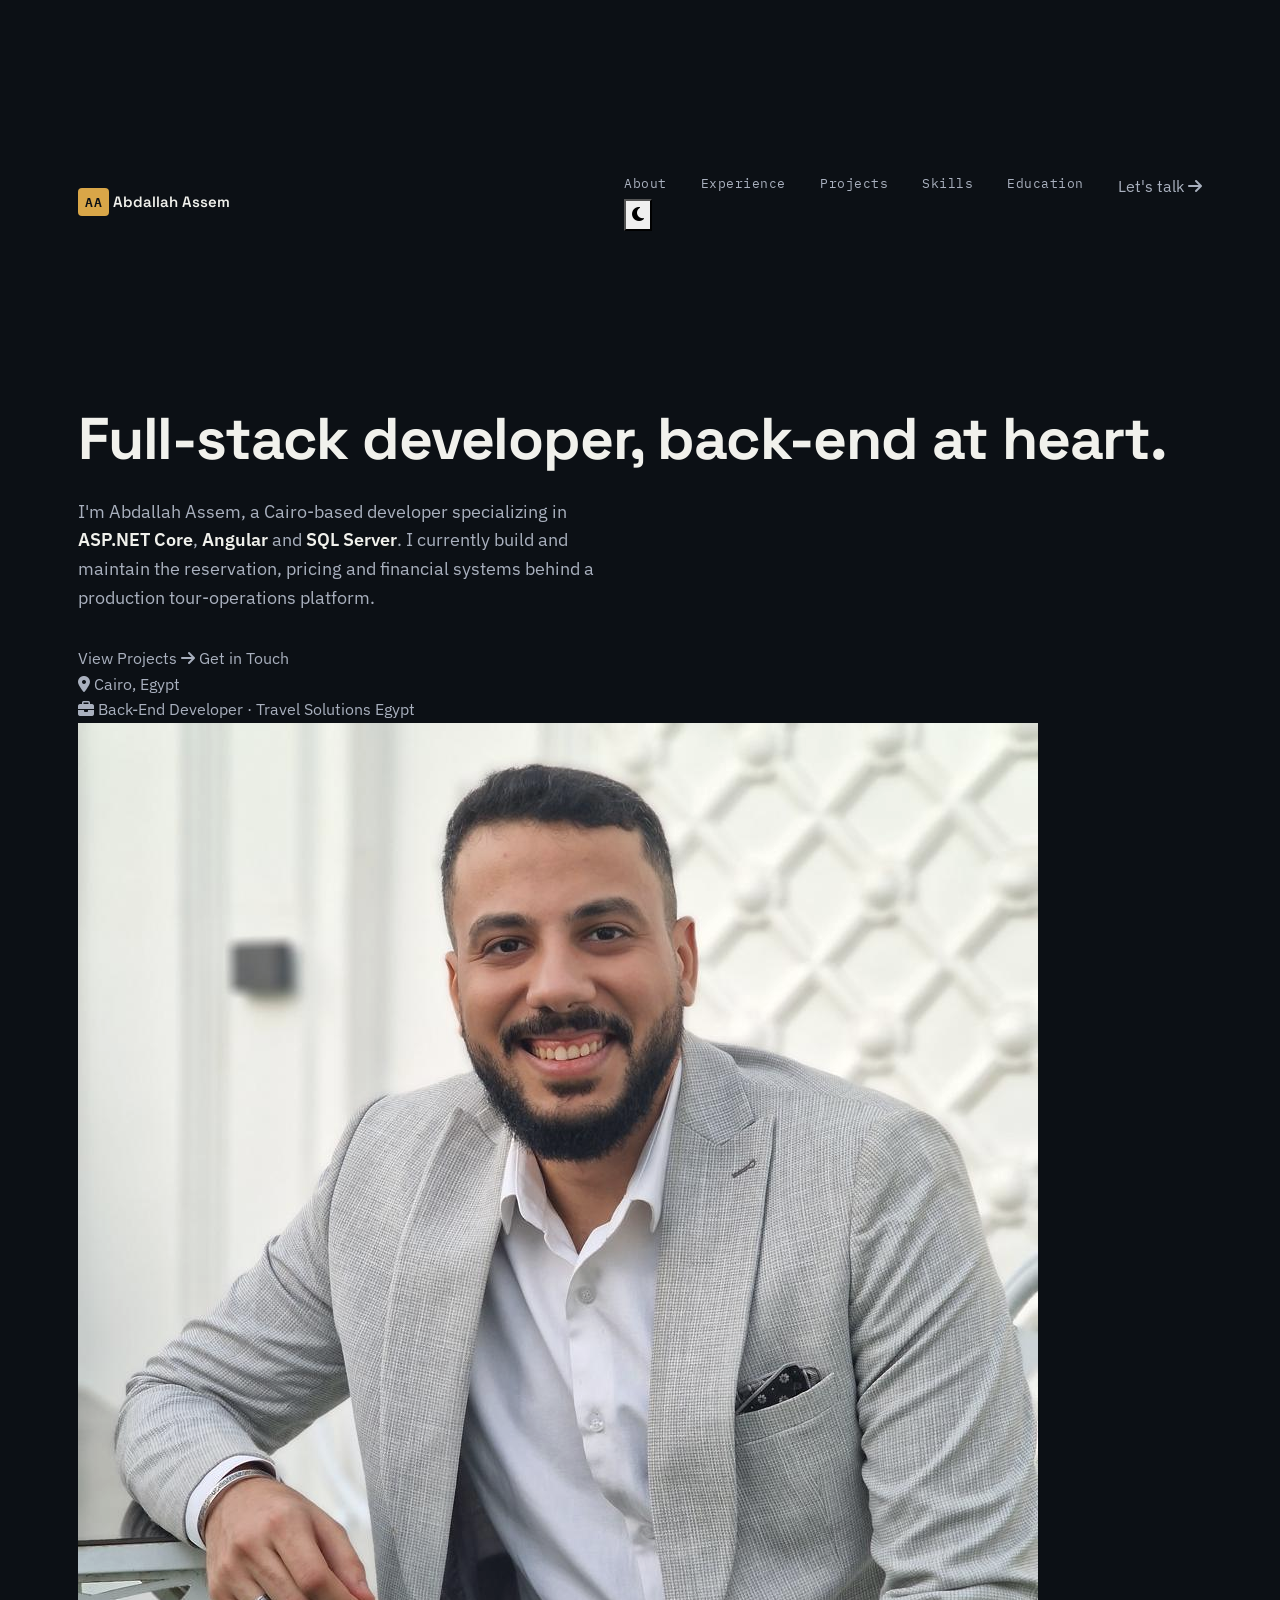
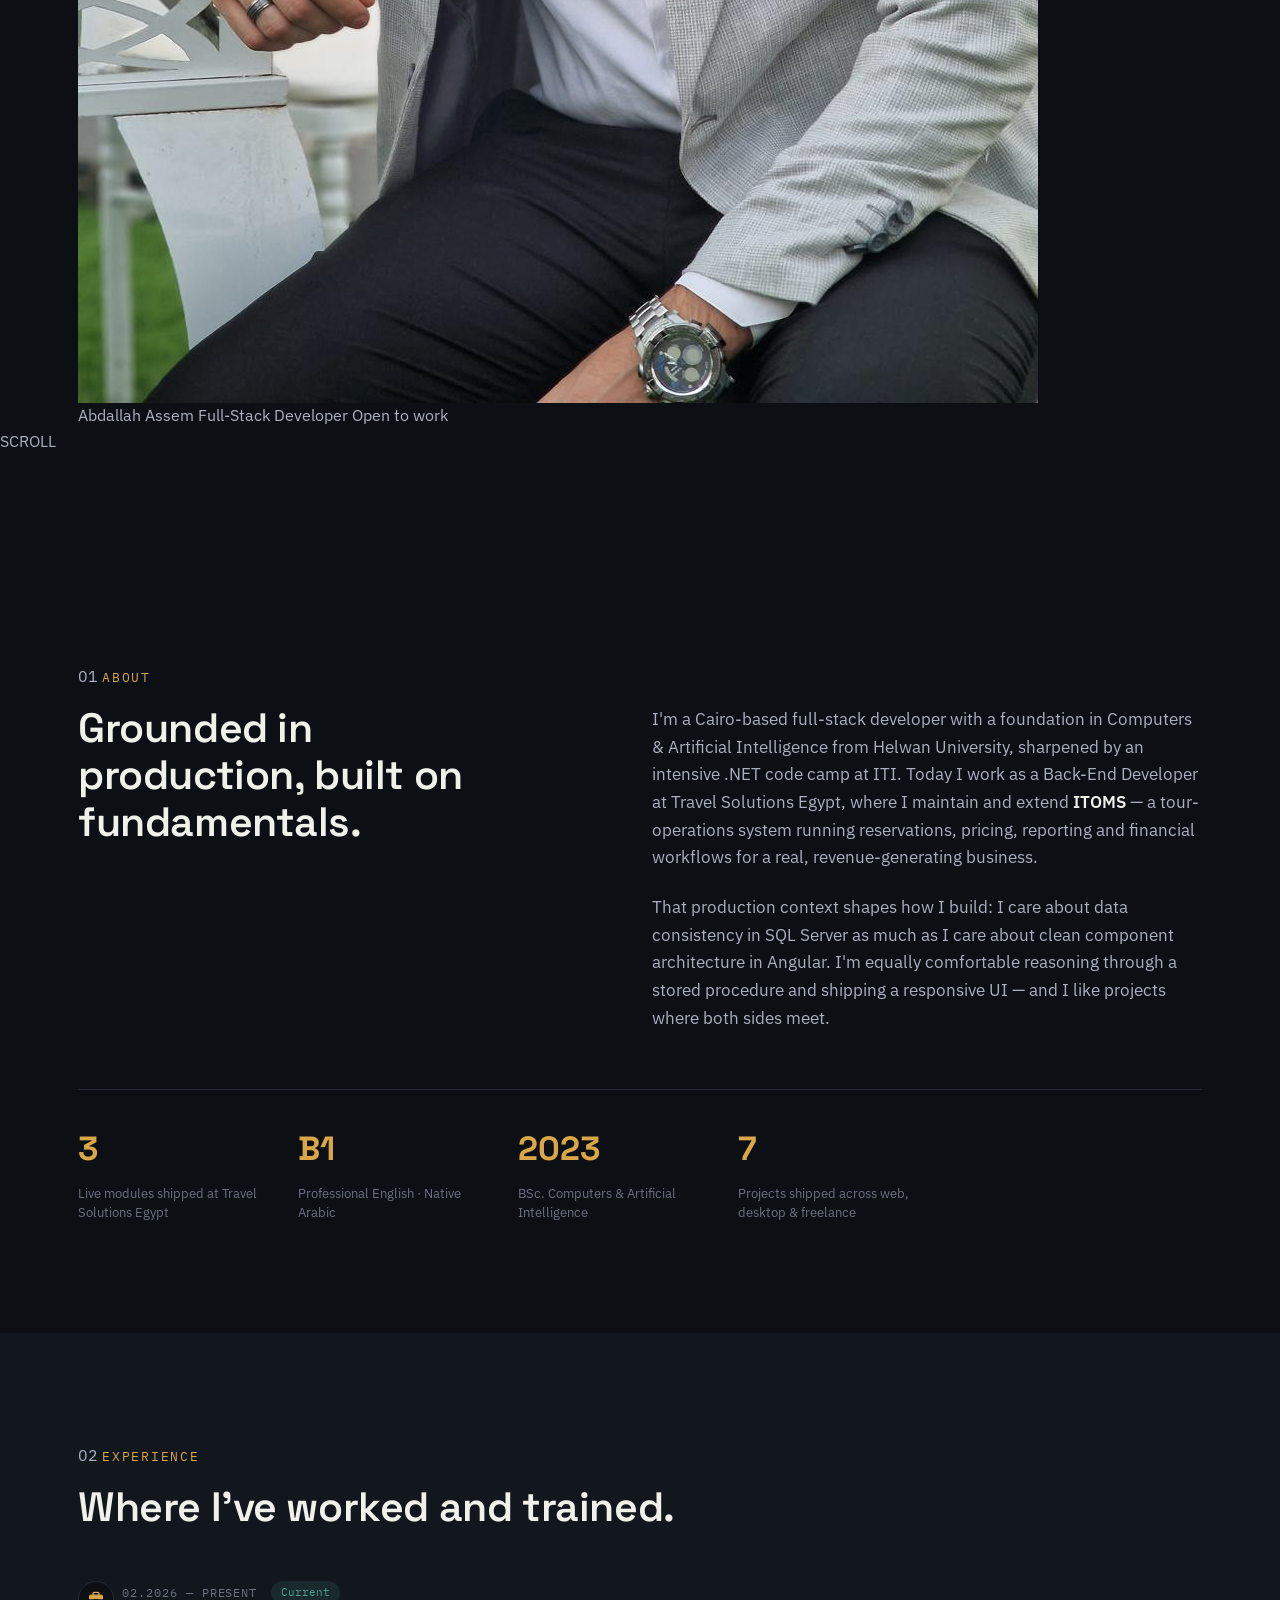
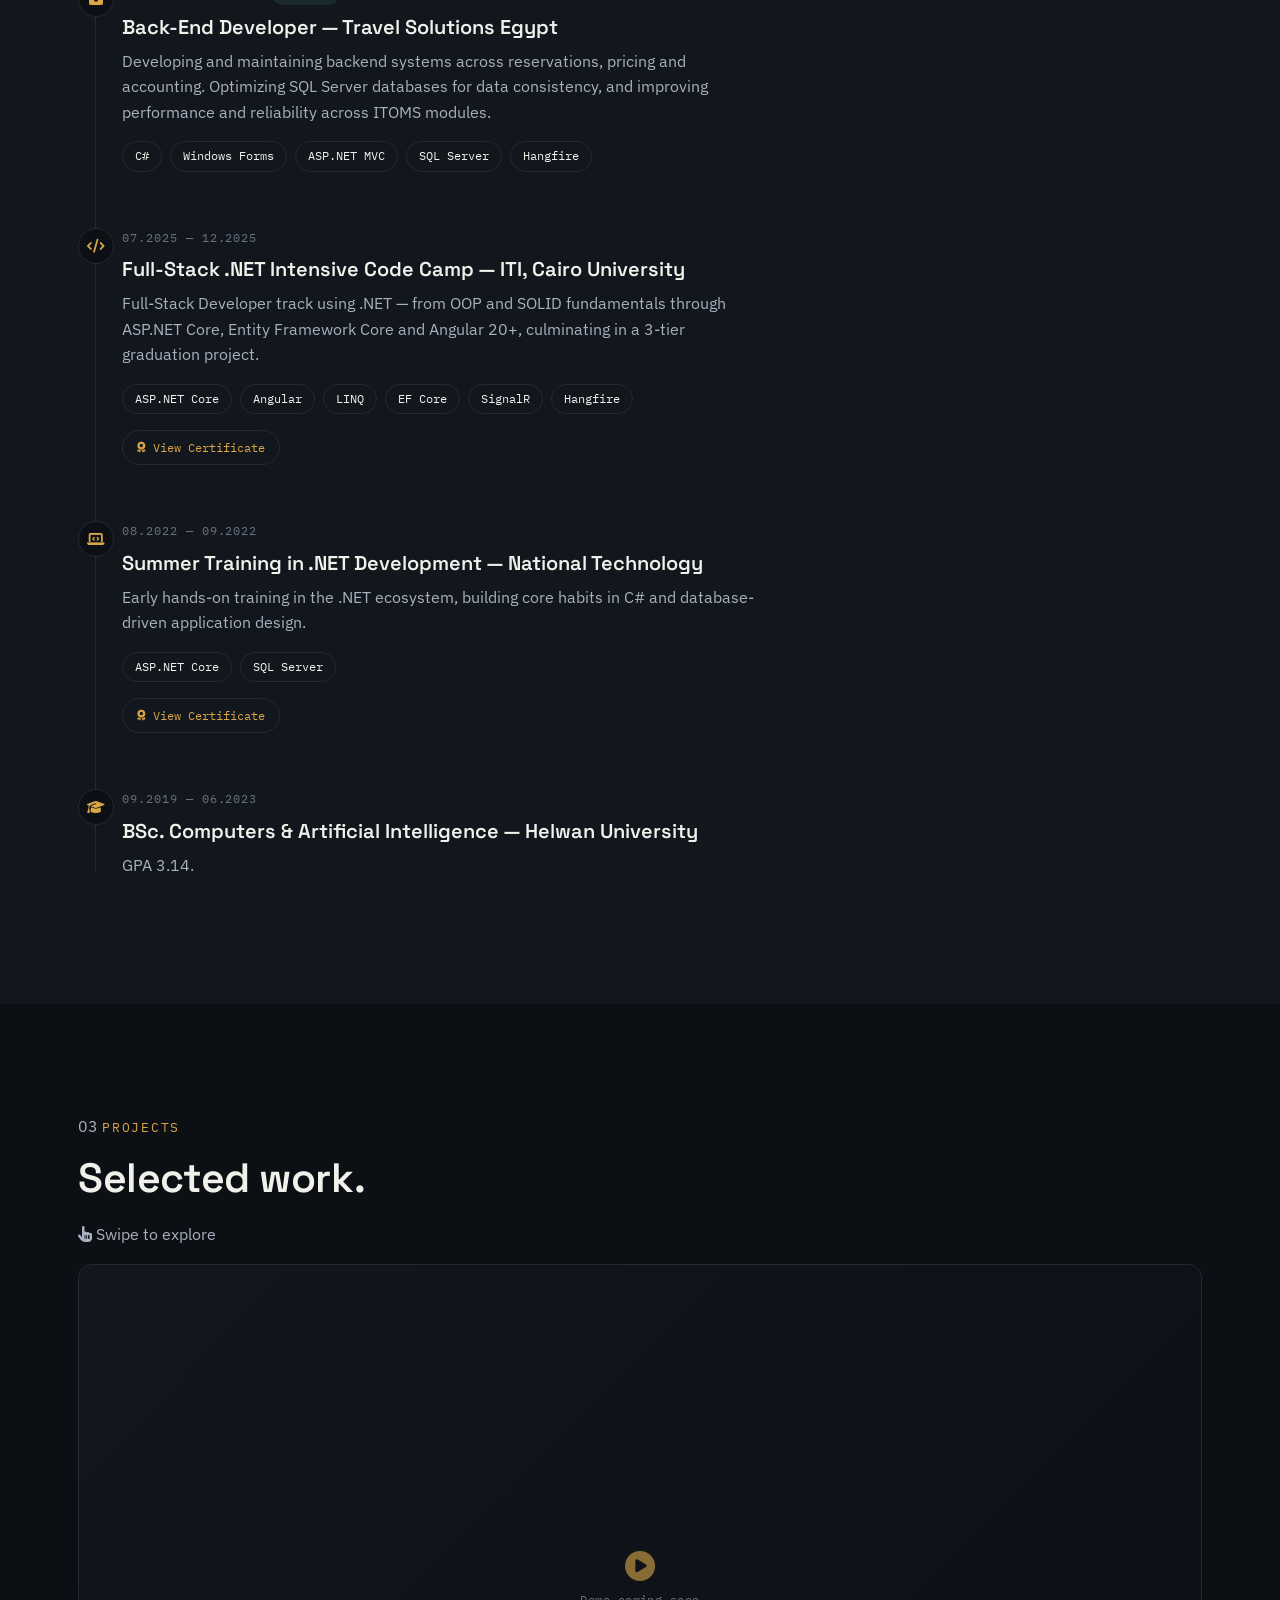
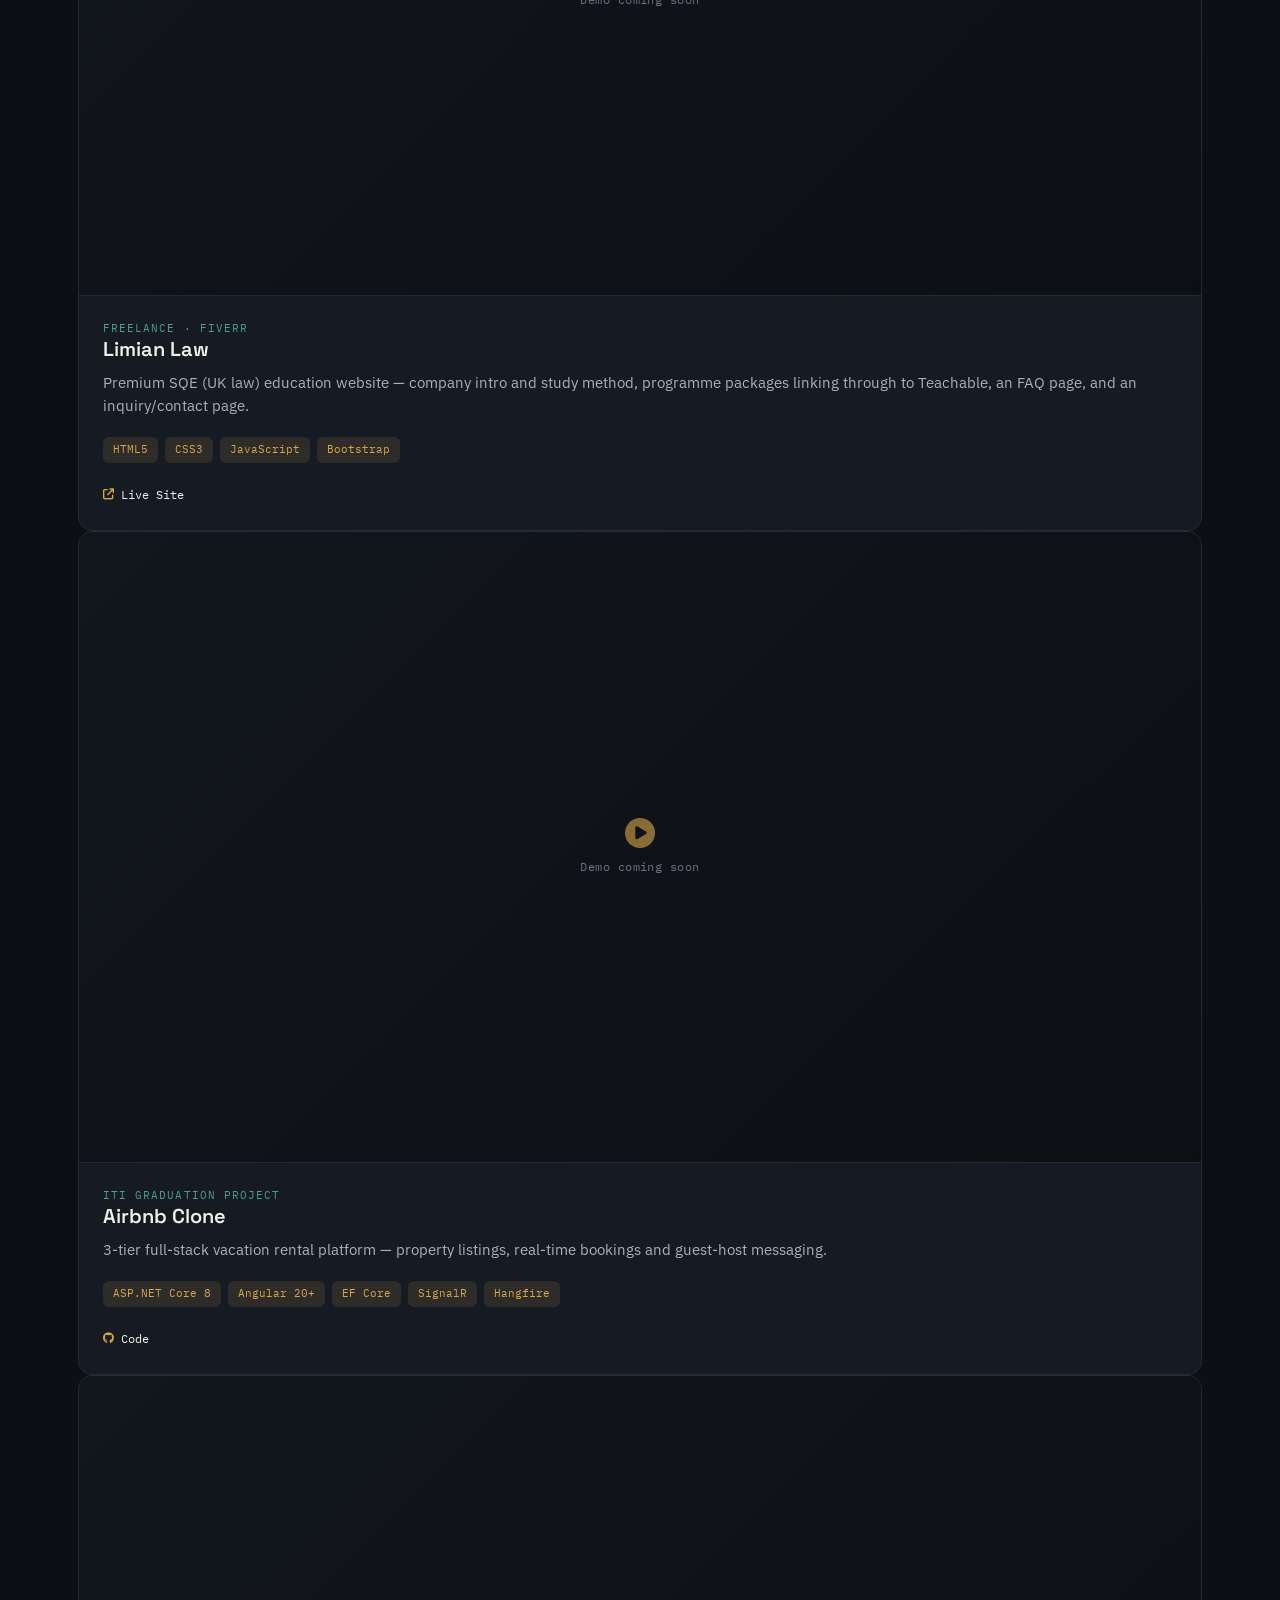
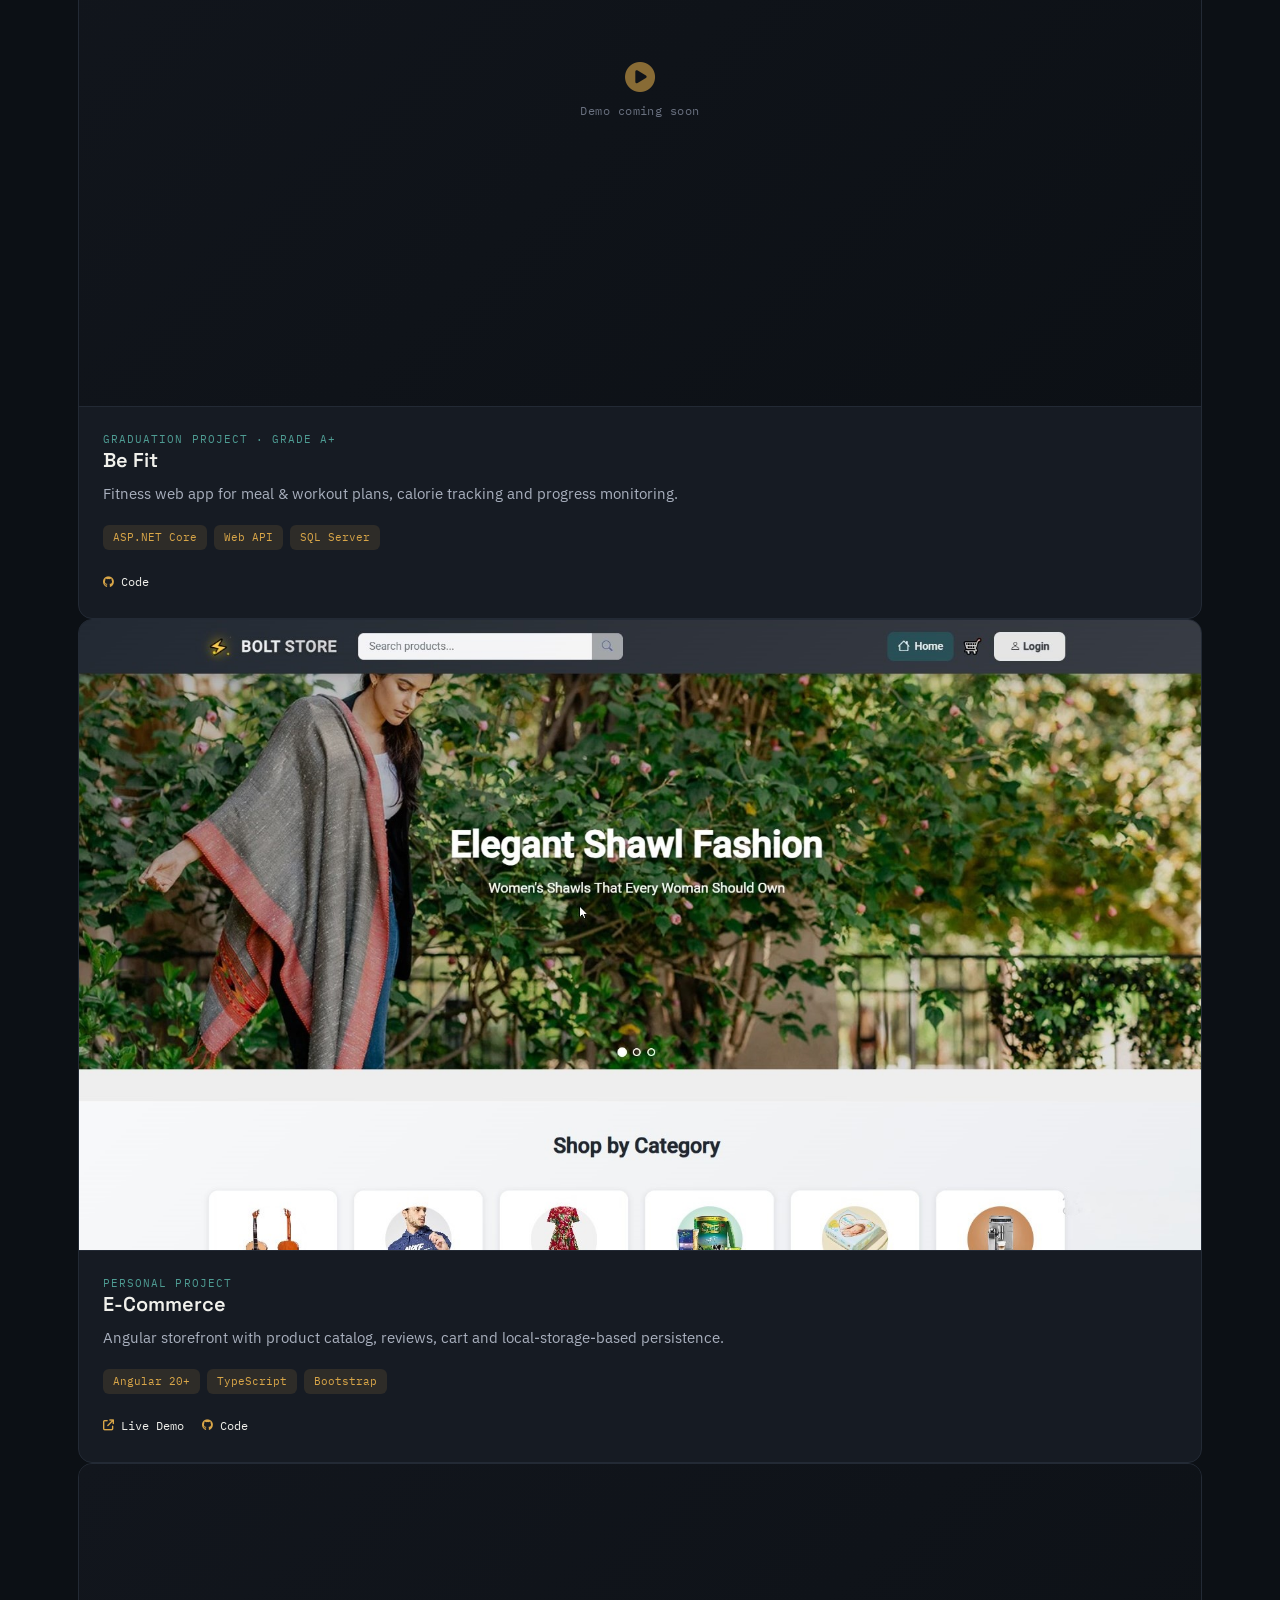
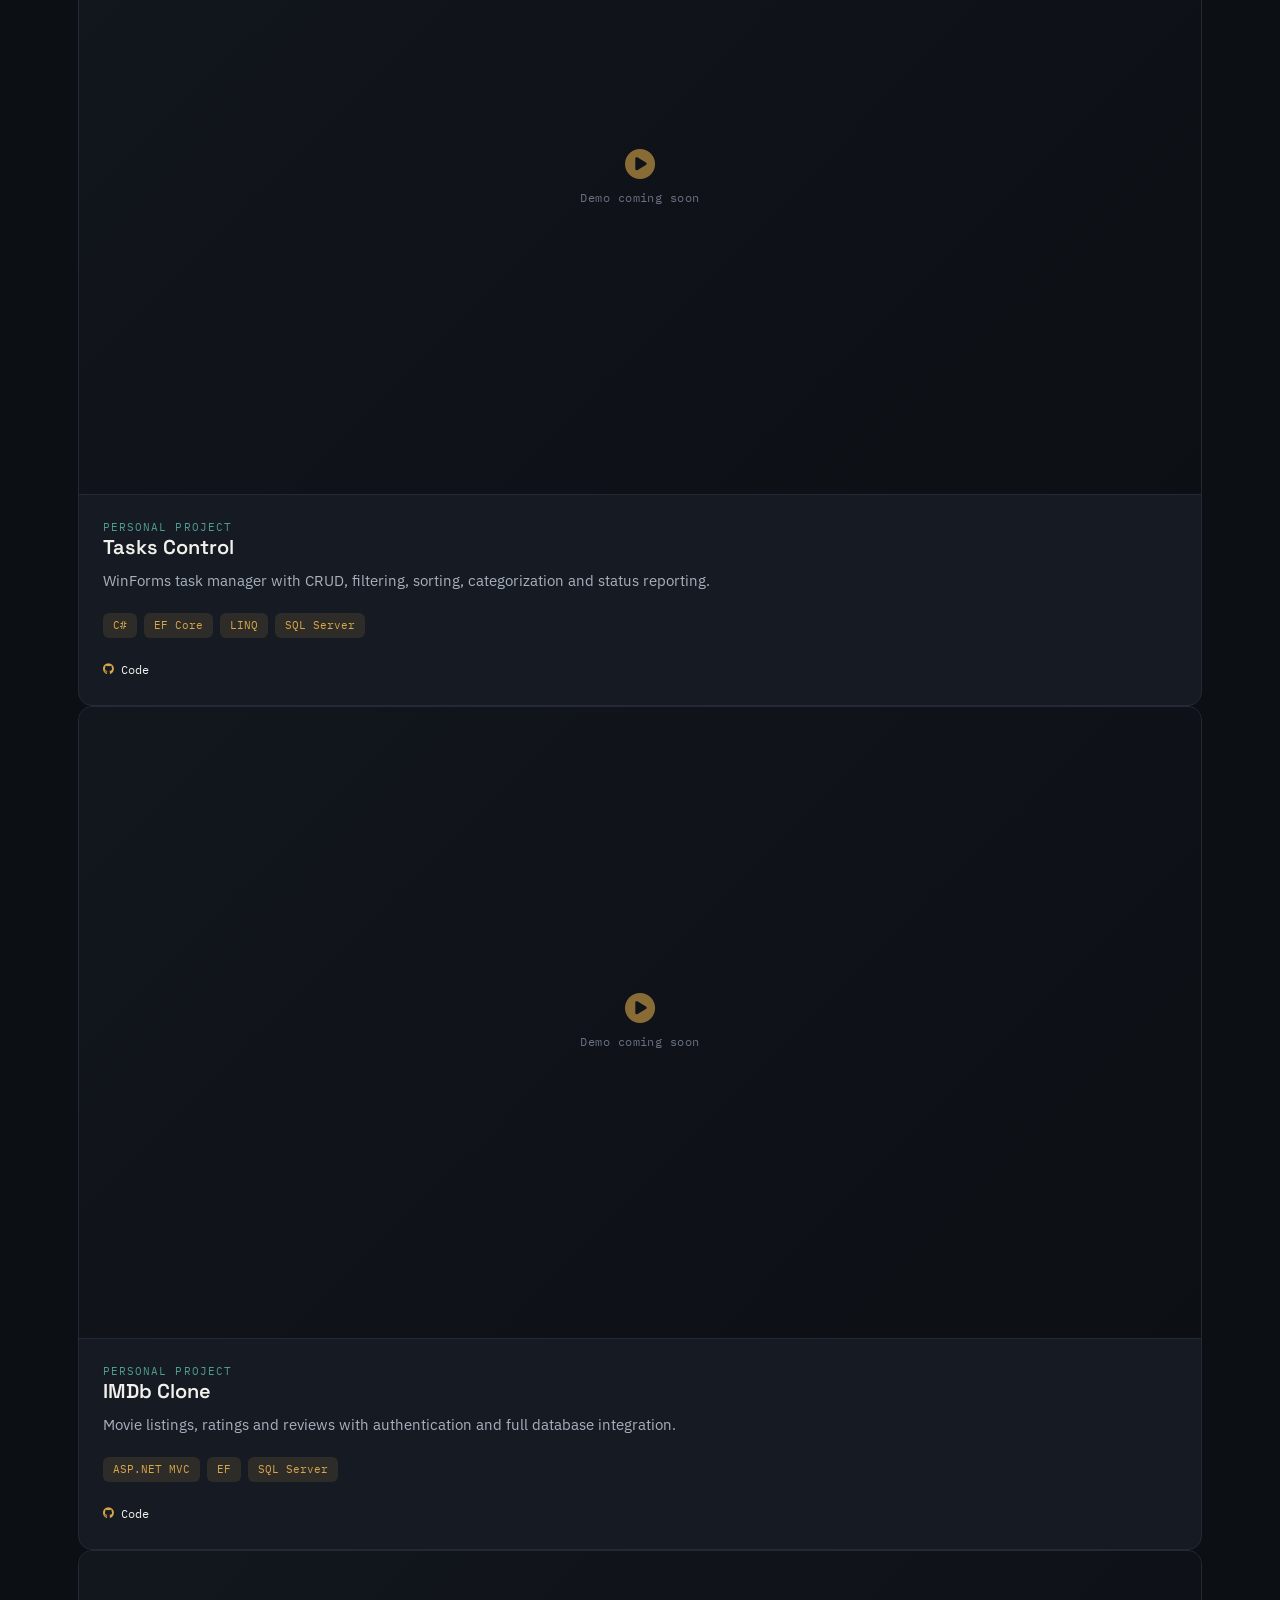
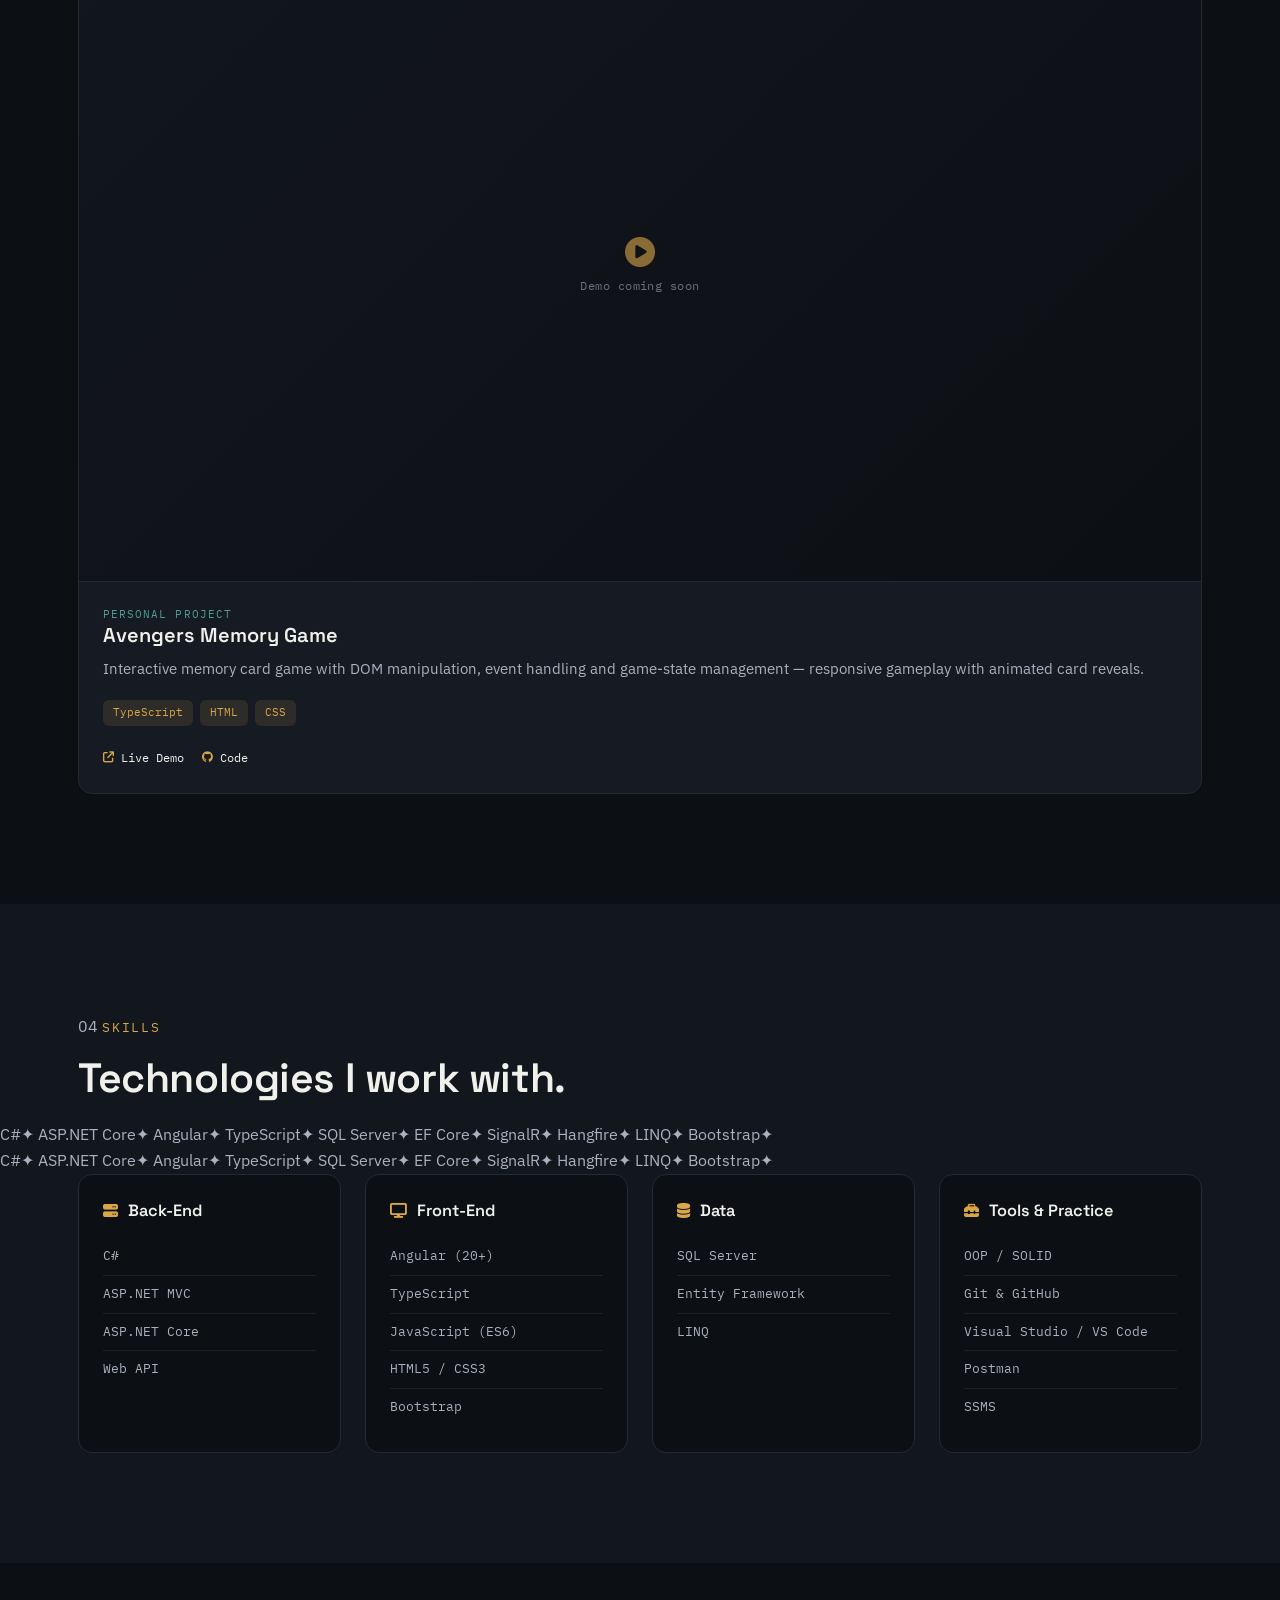
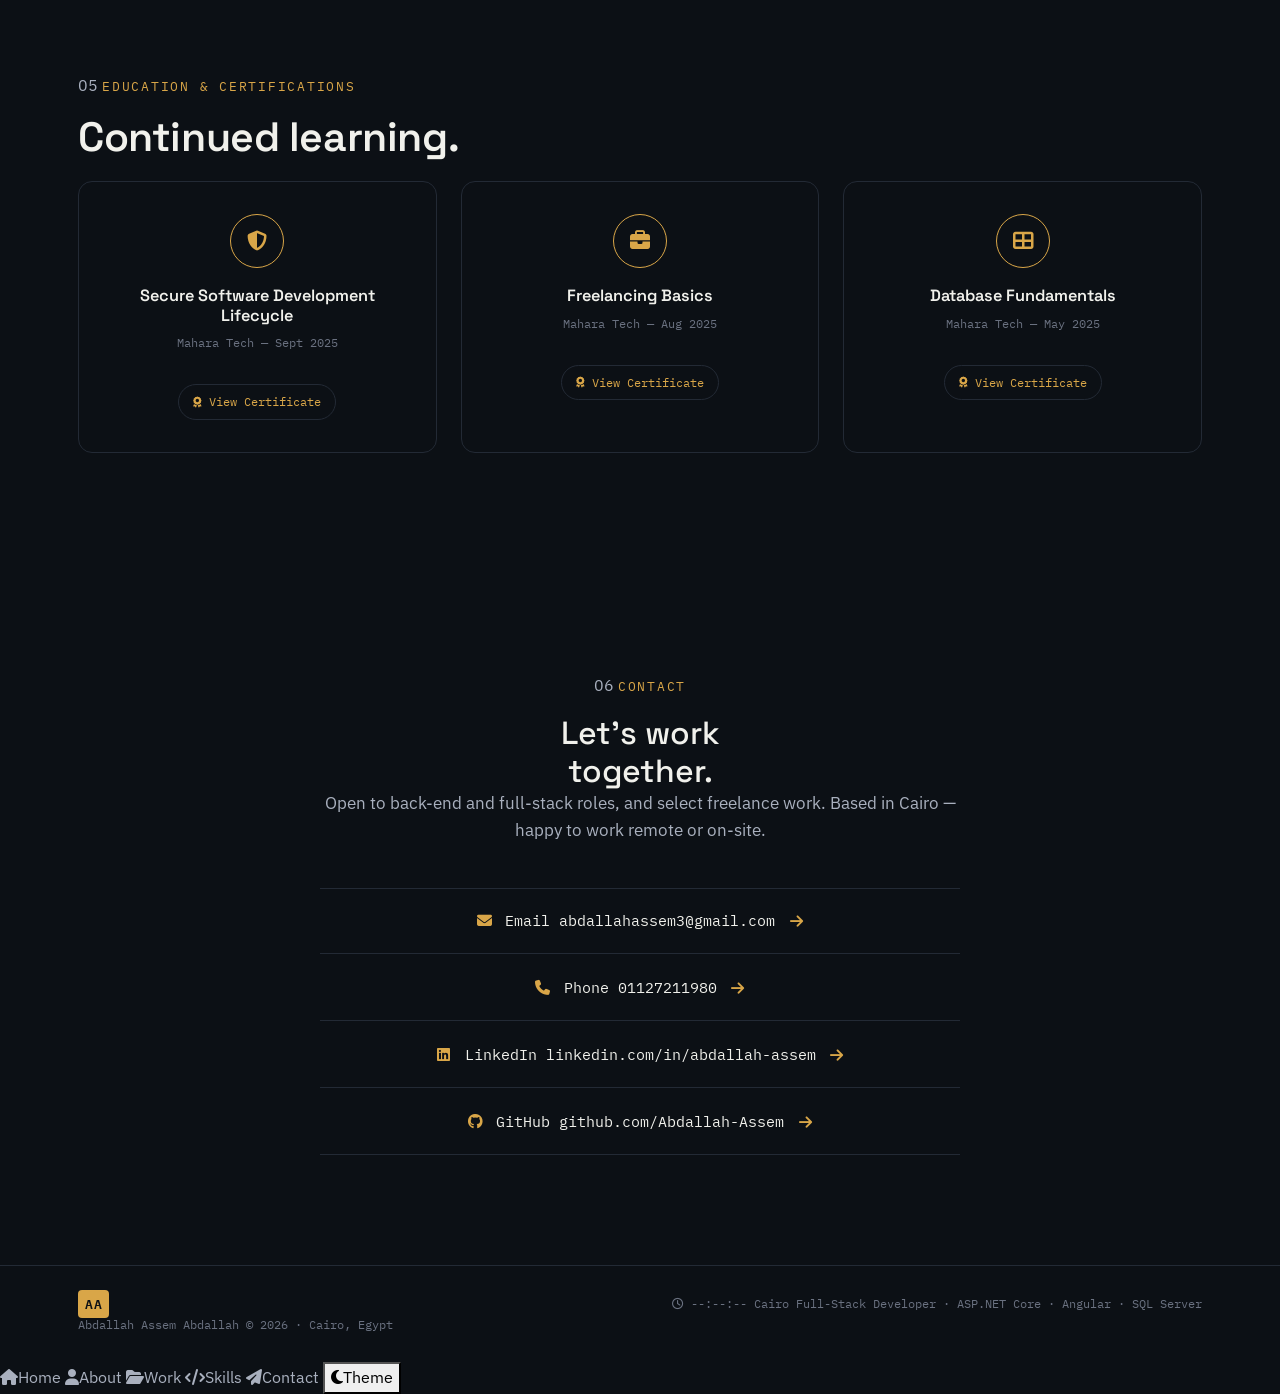
==== commit c406e1d1: "html version2.0" ====
--- a/index.html
+++ b/index.html
@@ -2,99 +2,119 @@
 <html lang="en">
 <head>
 <meta charset="UTF-8">
-<meta name="viewport" content="width=device-width, initial-scale=1.0">
+<meta name="viewport" content="width=device-width, initial-scale=1.0, viewport-fit=cover">
 <title>Abdallah Assem — Full-Stack Developer</title>
 <meta name="description" content="Abdallah Assem — Full-Stack Developer specializing in ASP.NET Core, Angular, and SQL Server. Cairo, Egypt.">
 
-<!-- Fonts -->
+<!-- Prevent theme flash -->
+<script>
+  (function() {
+    const theme = localStorage.getItem('theme') || 'dark';
+    document.documentElement.setAttribute('data-theme', theme);
+  })();
+</script>
+
 <link rel="preconnect" href="https://fonts.googleapis.com">
 <link rel="preconnect" href="https://fonts.gstatic.com" crossorigin>
 <link href="https://fonts.googleapis.com/css2?family=Space+Grotesk:wght@400;500;600;700&family=IBM+Plex+Sans:wght@400;500;600&family=IBM+Plex+Mono:wght@400;500;600&display=swap" rel="stylesheet">
 
-<!-- Bootstrap -->
 <link href="https://cdnjs.cloudflare.com/ajax/libs/bootstrap/5.3.3/css/bootstrap.min.css" rel="stylesheet">
-
-<!-- Icons -->
 <link rel="stylesheet" href="https://cdnjs.cloudflare.com/ajax/libs/font-awesome/6.5.2/css/all.min.css">
 
 <link rel="stylesheet" href="css/style.css">
 </head>
 <body>
 
-<div class="grain-overlay"></div>
-
-<!-- ===== NAV ===== -->
-<nav class="site-nav" id="siteNav">
+<!-- Scroll progress -->
+<div class="scroll-progress" id="scrollProgress"></div>
+
+<!-- Interactive Particle Background Canvas -->
+<canvas id="bgCanvas" class="bg-canvas"></canvas>
+
+<!-- Grain -->
+<div class="grain" aria-hidden="true"></div>
+
+<!-- Floating orbs background -->
+<div class="bg-orbs" aria-hidden="true">
+  <div class="orb orb-a"></div>
+  <div class="orb orb-b"></div>
+  <div class="orb orb-c"></div>
+</div>
+
+<!-- ===== TOP NAV (desktop only) ===== -->
+<nav class="top-nav" id="topNav">
   <div class="nav-inner">
-    <a href="#top" class="nav-brand">
+    <a href="#top" class="brand" aria-label="Home">
       <span class="brand-mark">AA</span>
-      <span class="brand-name">Abdallah&nbsp;Assem</span>
+      <span class="brand-name">Abdallah Assem</span>
     </a>
-    <button class="nav-toggle" id="navToggle" aria-label="Toggle navigation" aria-expanded="false">
-      <span></span><span></span><span></span>
-    </button>
-    <ul class="nav-links" id="navLinks">
-      <li><a href="#about" class="nav-link" data-nav>About</a></li>
-      <li><a href="#experience" class="nav-link" data-nav>Experience</a></li>
-      <li><a href="#projects" class="nav-link" data-nav>Projects</a></li>
-      <li><a href="#skills" class="nav-link" data-nav>Skills</a></li>
-      <li><a href="#education" class="nav-link" data-nav>Education</a></li>
-      <li><a href="#contact" class="nav-btn" data-nav>Contact</a></li>
-    </ul>
+    <div class="nav-right">
+      <ul class="nav-links">
+        <li><a href="#about" data-nav class="nav-link">About</a></li>
+        <li><a href="#experience" data-nav class="nav-link">Experience</a></li>
+        <li><a href="#projects" data-nav class="nav-link">Projects</a></li>
+        <li><a href="#skills" data-nav class="nav-link">Skills</a></li>
+        <li><a href="#education" data-nav class="nav-link">Education</a></li>
+        <li><a href="#contact" data-nav class="nav-cta">Let's talk <i class="fa-solid fa-arrow-right"></i></a></li>
+      </ul>
+      <button class="theme-toggle" id="themeToggle" aria-label="Toggle theme">
+        <i class="fa-solid fa-moon"></i>
+      </button>
+    </div>
   </div>
 </nav>
 
 <!-- ===== HERO ===== -->
 <header class="hero" id="top">
-  <div class="hero-bg" aria-hidden="true">
-    <div class="bg-grid"></div>
-    <div class="bg-glow"></div>
+  <div class="container hero-container">
+    <div class="hero-text">
+      <h1 class="hero-title">
+        <span class="line"><span class="word">Full-stack</span> <span class="word">developer,</span></span>
+        <span class="line"><span class="word accent">back-end</span> <span class="word accent">at</span> <span class="word accent">heart.</span></span>
+      </h1>
+
+      <p class="hero-sub" data-reveal>
+        I'm Abdallah Assem, a Cairo-based developer specializing in
+        <strong>ASP.NET Core</strong>, <strong>Angular</strong> and <strong>SQL Server</strong>.
+        I currently build and maintain the reservation, pricing and financial systems
+        behind a production tour-operations platform.
+      </p>
+
+      <div class="hero-cta" data-reveal>
+        <a href="#projects" class="btn-primary magnetic">
+          <span>View Projects</span>
+          <i class="fa-solid fa-arrow-right"></i>
+        </a>
+        <a href="mailto:abdallahassem3@gmail.com" class="btn-ghost magnetic">
+          <span>Get in Touch</span>
+        </a>
+      </div>
+
+      <div class="hero-meta" data-reveal>
+        <div class="meta"><i class="fa-solid fa-location-dot"></i> Cairo, Egypt</div>
+        <div class="meta"><i class="fa-solid fa-briefcase"></i> Back-End Developer · Travel Solutions Egypt</div>
+      </div>
+    </div>
+
+    <div class="hero-photo" data-reveal>
+      <div class="photo-stack">
+        <div class="photo-deco" aria-hidden="true"></div>
+        <div class="photo-frame">
+          <img src="sources/MyPhoto.jpeg" alt="Abdallah Assem — Full-Stack Developer">
+        </div>
+        <div class="photo-tag">
+          <span class="pt-name">Abdallah Assem</span>
+          <span class="pt-role">Full-Stack Developer</span>
+          <span class="pt-status"><span class="status-dot"></span> Open to work</span>
+        </div>
+      </div>
+    </div>
   </div>
 
-  <div class="container">
-    <div class="row align-items-center hero-row">
-      <div class="col-lg-7">
-        <div class="eyebrow-row" data-reveal>
-          <span class="eyebrow-dot"></span>
-          <span class="eyebrow-text">AVAILABLE FOR BACK-END &amp; FULL-STACK ROLES</span>
-        </div>
-
-        <h1 class="hero-title" data-reveal>
-          Full-stack developer,<br>
-          <span class="hero-title-accent">back-end at heart.</span>
-        </h1>
-
-        <p class="hero-sub" data-reveal>
-          I'm Abdallah Assem, a Cairo-based developer specializing in
-          <strong>ASP.NET Core</strong>, <strong>Angular</strong> and <strong>SQL Server</strong>.
-          I currently build and maintain the reservation, pricing and financial systems
-          behind a production tour-operations platform.
-        </p>
-
-        <div class="hero-cta-row" data-reveal>
-          <a href="#projects" class="btn-primary-custom">View Projects <i class="fa-solid fa-arrow-right"></i></a>
-          <a href="mailto:abdallahassem3@gmail.com" class="btn-ghost-custom">Get in Touch</a>
-        </div>
-
-        <div class="hero-meta-row" data-reveal>
-          <div class="meta-item"><i class="fa-solid fa-location-dot"></i> Cairo, Egypt</div>
-          <div class="meta-item"><i class="fa-solid fa-briefcase"></i> Back-End Developer, Travel Solutions Egypt</div>
-        </div>
-      </div>
-
-      <div class="col-lg-5">
-        <div class="hero-photo-wrap" data-reveal>
-          <div class="hero-photo-frame">
-            <img src="sources/MyPhoto.jpeg" alt="Abdallah Assem" class="hero-photo">
-          </div>
-          <div class="hero-photo-tag">
-            <span class="tag-line-1">Abdallah Assem</span>
-            <span class="tag-line-2">Full-Stack Developer</span>
-          </div>
-        </div>
-      </div>
-    </div>
-  </div>
+  <a href="#about" class="scroll-cue" aria-label="Scroll to About">
+    <span>SCROLL</span>
+    <div class="scroll-line"></div>
+  </a>
 </header>
 
 <main>
@@ -102,12 +122,16 @@
   <!-- ===== ABOUT ===== -->
   <section class="section" id="about">
     <div class="container">
-      <div class="row gy-5 align-items-start">
-        <div class="col-lg-4" data-reveal>
-          <span class="section-eyebrow">About</span>
+      <div class="section-head" data-reveal>
+        <span class="section-num">01</span>
+        <span class="section-eyebrow">About</span>
+      </div>
+
+      <div class="row gy-4 gy-lg-0 align-items-start about-row">
+        <div class="col-lg-5" data-reveal>
           <h2 class="section-title">Grounded in production, built on fundamentals.</h2>
         </div>
-        <div class="col-lg-7 offset-lg-1" data-reveal>
+        <div class="col-lg-6 offset-lg-1" data-reveal>
           <p class="lead-text">
             I'm a Cairo-based full-stack developer with a foundation in Computers &amp; Artificial
             Intelligence from Helwan University, sharpened by an intensive .NET code camp at ITI.
@@ -121,20 +145,25 @@
             comfortable reasoning through a stored procedure and shipping a responsive UI —
             and I like projects where both sides meet.
           </p>
-          <div class="about-stats">
-            <div class="stat-block">
-              <span class="stat-num">3</span>
-              <span class="stat-label">Live modules shipped<br>at Travel Solutions Egypt</span>
-            </div>
-            <div class="stat-block">
-              <span class="stat-num">B1</span>
-              <span class="stat-label">Professional English<br>Native Arabic</span>
-            </div>
-            <div class="stat-block">
-              <span class="stat-num">2023</span>
-              <span class="stat-label">BSc. Computers &amp;<br>Artificial Intelligence</span>
-            </div>
-          </div>
+        </div>
+      </div>
+
+      <div class="about-stats" data-reveal>
+        <div class="stat-block">
+          <span class="stat-num" data-count="3">3</span>
+          <span class="stat-label">Live modules shipped at Travel Solutions Egypt</span>
+        </div>
+        <div class="stat-block">
+          <span class="stat-num">B1</span>
+          <span class="stat-label">Professional English · Native Arabic</span>
+        </div>
+        <div class="stat-block">
+          <span class="stat-num" data-count="2023">2023</span>
+          <span class="stat-label">BSc. Computers &amp; Artificial Intelligence</span>
+        </div>
+        <div class="stat-block">
+          <span class="stat-num" data-count="7">7</span>
+          <span class="stat-label">Projects shipped across web, desktop &amp; freelance</span>
         </div>
       </div>
     </div>
@@ -143,7 +172,10 @@
   <!-- ===== EXPERIENCE ===== -->
   <section class="section section-alt" id="experience">
     <div class="container">
-      <span class="section-eyebrow" data-reveal>Experience</span>
+      <div class="section-head" data-reveal>
+        <span class="section-num">02</span>
+        <span class="section-eyebrow">Experience</span>
+      </div>
       <h2 class="section-title" data-reveal>Where I've worked and trained.</h2>
 
       <div class="timeline">
@@ -154,7 +186,7 @@
           <div class="tl-content">
             <div class="tl-meta">
               <span class="tl-date">02.2026 — PRESENT</span>
-              <span class="tl-tag">Current</span>
+              <span class="tl-tag"><span class="tag-pulse"></span> Current</span>
             </div>
             <h3 class="tl-role">Back-End Developer — Travel Solutions Egypt</h3>
             <p class="tl-desc">
@@ -230,192 +262,203 @@
   <!-- ===== PROJECTS ===== -->
   <section class="section" id="projects">
     <div class="container">
-      <span class="section-eyebrow" data-reveal>Projects</span>
-      <h2 class="section-title" data-reveal>Selected work.</h2>
-      <p class="section-intro" data-reveal>
-        A mix of teamwork projects and independent builds.
-      </p>
- 
-      <div class="row g-4">
- 
-        <div class="col-md-6 col-lg-4" data-reveal>
-          <article class="proj-card">
-            <div class="proj-media" data-yt-id="RkNnOeorScQ">
-              <div class="proj-media-placeholder">
-                <i class="fa-solid fa-circle-play"></i>
-                <span>Demo video coming soon</span>
-              </div>
-            </div>
-            <div class="proj-body">
-              <div class="proj-head">
-                <span class="proj-kicker">Freelance · Fiverr</span>
-              </div>
-              <h3 class="proj-title">Limian Law</h3>
-              <p class="proj-desc">Premium SQE (UK law) education website built for the client's business — company intro and study method, programme packages linking through to Teachable for purchase and access, an FAQ page, and an inquiry/contact page.</p>
-              <div class="proj-stack">
-                <span>HTML5</span><span>CSS3</span><span>JavaScript</span><span>Bootstrap</span>
-              </div>
-              <div class="proj-links">
-                <a href="https://limianlaw.com/" target="_blank" rel="noopener"><i class="fa-solid fa-arrow-up-right-from-square"></i> Live Site</a>
-              </div>
-            </div>
-          </article>
-        </div>
- 
-        <div class="col-md-6 col-lg-4" data-reveal>
-          <article class="proj-card">
-            <div class="proj-media" data-yt-id="9F6nqly3THQ">
-              <div class="proj-media-placeholder">
-                <i class="fa-solid fa-circle-play"></i>
-                <span>Demo video coming soon</span>
-              </div>
-            </div>
-            <div class="proj-body">
-              <div class="proj-head">
-                <span class="proj-kicker">ITI Graduation Project</span>
-              </div>
-              <h3 class="proj-title">Airbnb Clone</h3>
-              <p class="proj-desc">3-tier full-stack vacation rental platform — property listings, real-time bookings and guest-host messaging.</p>
-              <div class="proj-stack">
-                <span>ASP.NET Core 8</span><span>Angular 20+</span><span>EF Core</span><span>SignalR</span><span>Hangfire</span>
-              </div>
+      <div class="section-head" data-reveal>
+        <span class="section-num">03</span>
+        <span class="section-eyebrow">Projects</span>
+      </div>
+      <div class="projects-head">
+        <h2 class="section-title" data-reveal>Selected work.</h2>
+        <p class="projects-hint" data-reveal>
+          <i class="fa-solid fa-hand-pointer"></i> Swipe to explore
+        </p>
+      </div>
+
+      <div class="projects-track" id="projectsTrack">
+
+        <article class="proj-card" data-reveal>
+          <div class="proj-media" data-yt-id="RkNnOeorScQ">
+            <div class="proj-media-placeholder">
+              <i class="fa-solid fa-circle-play"></i>
+              <span>Demo coming soon</span>
+            </div>
+          </div>
+          <div class="proj-body">
+            <div class="proj-kicker">Freelance · Fiverr</div>
+            <h3 class="proj-title">Limian Law</h3>
+            <p class="proj-desc">Premium SQE (UK law) education website — company intro and study method, programme packages linking through to Teachable, an FAQ page, and an inquiry/contact page.</p>
+            <div class="proj-stack">
+              <span>HTML5</span><span>CSS3</span><span>JavaScript</span><span>Bootstrap</span>
+            </div>
             <div class="proj-links">
-                <a href="https://github.com/Abdelkarimo/airbnb-clone" target="_blank" rel="noopener"><i class="fa-brands fa-github"></i> Code</a>
-            </div>
-            </div>
-          </article>
-        </div>
- 
-        <div class="col-md-6 col-lg-4" data-reveal>
-          <article class="proj-card">
-            <div class="proj-media" data-yt-id="BqmbsqavO48">
-              <div class="proj-media-placeholder">
-                <i class="fa-solid fa-circle-play"></i>
-                <span>Demo video coming soon</span>
-              </div>
-            </div>
-            <div class="proj-body">
-              <div class="proj-head">
-                <span class="proj-kicker">Graduation Project · Grade A+</span>
-              </div>
-              <h3 class="proj-title">Be Fit</h3>
-              <p class="proj-desc">Fitness web app for meal &amp; workout plans, calorie tracking and progress monitoring.</p>
-              <div class="proj-stack">
-                <span>ASP.NET Core</span><span>Web API</span><span>SQL Server</span>
-              </div>
-              <div class="proj-links">
-                <a href="https://github.com/Abdallah-Assem/Be-Fit-GP" target="_blank" rel="noopener"><i class="fa-brands fa-github"></i> Code</a>
-              </div>
-            </div>
-          </article>
-        </div>
- 
-        <div class="col-md-6 col-lg-4" data-reveal>
-  <article class="proj-card">
-    <div class="proj-media">
-      <img src="sources/ECommerceBanner.jpg" alt="E-Commerce Project Banner" class="proj-media-banner" style="width: 100%; height: auto; object-fit: cover;">
-    </div>
-    <div class="proj-body">
-      <div class="proj-head">
-        <span class="proj-kicker">Personal Project</span>
-      </div>
-      <h3 class="proj-title">E-Commerce</h3>
-      <p class="proj-desc">Angular storefront with product catalog, reviews, cart and local-storage-based persistence.</p>
-      <div class="proj-stack">
-        <span>Angular 20+</span><span>TypeScript</span><span>Bootstrap</span>
-      </div>
-      <div class="proj-links">
-        <a href="https://angularproject-green.vercel.app/home" target="_blank" rel="noopener"><i class="fa-solid fa-arrow-up-right-from-square"></i> Live Demo</a>
-        <a href="https://github.com/AbdelrahmanKhalid710/E-Commerce-AngularFinalProject" target="_blank" rel="noopener"><i class="fa-brands fa-github"></i> Code</a>
-      </div>
-    </div>
-  </article>
-</div>
- 
-        <div class="col-md-6 col-lg-4" data-reveal>
-          <article class="proj-card">
-            <div class="proj-media" data-yt-id="fOjAFEeEX-Y">
-              <div class="proj-media-placeholder">
-                <i class="fa-solid fa-circle-play"></i>
-                <span>Demo video coming soon</span>
-              </div>
-            </div>
-            <div class="proj-body">
-              <div class="proj-head">
-                <span class="proj-kicker">Personal Project</span>
-              </div>
-              <h3 class="proj-title">Tasks Control</h3>
-              <p class="proj-desc">WinForms task manager with CRUD, filtering, sorting, categorization and status reporting.</p>
-              <div class="proj-stack">
-                <span>C#</span><span>EF Core</span><span>LINQ</span><span>SQL Server</span>
-              </div>
-              <div class="proj-links">
-                 <a href="https://github.com/Abdallah-Assem/Tasks-Control" target="_blank" rel="noopener"><i class="fa-brands fa-github"></i> Code</a>
-              </div>
-            </div>
-          </article>
-        </div>
- 
-        <div class="col-md-6 col-lg-4" data-reveal>
-          <article class="proj-card">
-            <div class="proj-media" data-yt-id="">
-              <div class="proj-media-placeholder">
-                <i class="fa-solid fa-circle-play"></i>
-                <span>Demo video coming soon</span>
-              </div>
-            </div>
-            <div class="proj-body">
-              <div class="proj-head">
-                <span class="proj-kicker">Personal Project</span>
-              </div>
-              <h3 class="proj-title">IMDb Clone</h3>
-              <p class="proj-desc">Movie listings, ratings and reviews with authentication and full database integration.</p>
-              <div class="proj-stack">
-                <span>ASP.NET MVC</span><span>EF</span><span>SQL Server</span>
-              </div>
-              <div class="proj-links">
-                <a href="https://github.com/Abdallah-Assem/IMDB-2022" target="_blank" rel="noopener"><i class="fa-brands fa-github"></i> Code</a>
-              </div>
-            </div>
-          </article>
-        </div>
- 
-        <div class="col-md-6 col-lg-4" data-reveal>
-          <article class="proj-card">
-            <div class="proj-media" data-yt-id="4smqBEf1rzY">
-              <div class="proj-media-placeholder">
-                <i class="fa-solid fa-circle-play"></i>
-                <span>Demo video coming soon</span>
-              </div>
-            </div>
-            <div class="proj-body">
-              <div class="proj-head">
-                <span class="proj-kicker">Personal Project</span>
-              </div>
-              <h3 class="proj-title">Avengers Memory Game</h3>
-              <p class="proj-desc">Interactive memory card game with DOM manipulation, event handling and game-state management — responsive gameplay with animated card reveals.</p>
-              <div class="proj-stack">
-                <span>TypeScript</span><span>HTML</span><span>CSS</span>
-              </div>
-              <div class="proj-links">
-                <a href="https://abdallah-assem.github.io/Avengers-Memory-Game/" target="_blank" rel="noopener"><i class="fa-solid fa-arrow-up-right-from-square"></i> Live Demo</a>
-                <a href="https://github.com/Abdallah-Assem/Avengers-Memory-Game" target="_blank" rel="noopener"><i class="fa-brands fa-github"></i> Code</a>
-              </div>
-            </div>
-          </article>
-        </div>
+              <a href="https://limianlaw.com/" target="_blank" rel="noopener"><i class="fa-solid fa-arrow-up-right-from-square"></i> Live Site</a>
+            </div>
+          </div>
+        </article>
+
+        <article class="proj-card" data-reveal>
+          <div class="proj-media" data-yt-id="9F6nqly3THQ">
+            <div class="proj-media-placeholder">
+              <i class="fa-solid fa-circle-play"></i>
+              <span>Demo coming soon</span>
+            </div>
+          </div>
+          <div class="proj-body">
+            <div class="proj-kicker">ITI Graduation Project</div>
+            <h3 class="proj-title">Airbnb Clone</h3>
+            <p class="proj-desc">3-tier full-stack vacation rental platform — property listings, real-time bookings and guest-host messaging.</p>
+            <div class="proj-stack">
+              <span>ASP.NET Core 8</span><span>Angular 20+</span><span>EF Core</span><span>SignalR</span><span>Hangfire</span>
+            </div>
+            <div class="proj-links">
+              <a href="https://github.com/Abdelkarimo/airbnb-clone" target="_blank" rel="noopener"><i class="fa-brands fa-github"></i> Code</a>
+            </div>
+          </div>
+        </article>
+
+        <article class="proj-card" data-reveal>
+          <div class="proj-media" data-yt-id="BqmbsqavO48">
+            <div class="proj-media-placeholder">
+              <i class="fa-solid fa-circle-play"></i>
+              <span>Demo coming soon</span>
+            </div>
+          </div>
+          <div class="proj-body">
+            <div class="proj-kicker">Graduation Project · Grade A+</div>
+            <h3 class="proj-title">Be Fit</h3>
+            <p class="proj-desc">Fitness web app for meal &amp; workout plans, calorie tracking and progress monitoring.</p>
+            <div class="proj-stack">
+              <span>ASP.NET Core</span><span>Web API</span><span>SQL Server</span>
+            </div>
+            <div class="proj-links">
+              <a href="https://github.com/Abdallah-Assem/Be-Fit-GP" target="_blank" rel="noopener"><i class="fa-brands fa-github"></i> Code</a>
+            </div>
+          </div>
+        </article>
+
+        <article class="proj-card" data-reveal>
+          <div class="proj-media">
+            <img src="sources/ECommerceBanner.jpg" alt="E-Commerce Project Banner" class="proj-media-banner">
+          </div>
+          <div class="proj-body">
+            <div class="proj-kicker">Personal Project</div>
+            <h3 class="proj-title">E-Commerce</h3>
+            <p class="proj-desc">Angular storefront with product catalog, reviews, cart and local-storage-based persistence.</p>
+            <div class="proj-stack">
+              <span>Angular 20+</span><span>TypeScript</span><span>Bootstrap</span>
+            </div>
+            <div class="proj-links">
+              <a href="https://angularproject-green.vercel.app/home" target="_blank" rel="noopener"><i class="fa-solid fa-arrow-up-right-from-square"></i> Live Demo</a>
+              <a href="https://github.com/AbdelrahmanKhalid710/E-Commerce-AngularFinalProject" target="_blank" rel="noopener"><i class="fa-brands fa-github"></i> Code</a>
+            </div>
+          </div>
+        </article>
+
+        <article class="proj-card" data-reveal>
+          <div class="proj-media" data-yt-id="fOjAFEeEX-Y">
+            <div class="proj-media-placeholder">
+              <i class="fa-solid fa-circle-play"></i>
+              <span>Demo coming soon</span>
+            </div>
+          </div>
+          <div class="proj-body">
+            <div class="proj-kicker">Personal Project</div>
+            <h3 class="proj-title">Tasks Control</h3>
+            <p class="proj-desc">WinForms task manager with CRUD, filtering, sorting, categorization and status reporting.</p>
+            <div class="proj-stack">
+              <span>C#</span><span>EF Core</span><span>LINQ</span><span>SQL Server</span>
+            </div>
+            <div class="proj-links">
+              <a href="https://github.com/Abdallah-Assem/Tasks-Control" target="_blank" rel="noopener"><i class="fa-brands fa-github"></i> Code</a>
+            </div>
+          </div>
+        </article>
+
+        <article class="proj-card" data-reveal>
+          <div class="proj-media" data-yt-id="">
+            <div class="proj-media-placeholder">
+              <i class="fa-solid fa-circle-play"></i>
+              <span>Demo coming soon</span>
+            </div>
+          </div>
+          <div class="proj-body">
+            <div class="proj-kicker">Personal Project</div>
+            <h3 class="proj-title">IMDb Clone</h3>
+            <p class="proj-desc">Movie listings, ratings and reviews with authentication and full database integration.</p>
+            <div class="proj-stack">
+              <span>ASP.NET MVC</span><span>EF</span><span>SQL Server</span>
+            </div>
+            <div class="proj-links">
+              <a href="https://github.com/Abdallah-Assem/IMDB-2022" target="_blank" rel="noopener"><i class="fa-brands fa-github"></i> Code</a>
+            </div>
+          </div>
+        </article>
+
+        <article class="proj-card" data-reveal>
+          <div class="proj-media" data-yt-id="4smqBEf1rzY">
+            <div class="proj-media-placeholder">
+              <i class="fa-solid fa-circle-play"></i>
+              <span>Demo coming soon</span>
+            </div>
+          </div>
+          <div class="proj-body">
+            <div class="proj-kicker">Personal Project</div>
+            <h3 class="proj-title">Avengers Memory Game</h3>
+            <p class="proj-desc">Interactive memory card game with DOM manipulation, event handling and game-state management — responsive gameplay with animated card reveals.</p>
+            <div class="proj-stack">
+              <span>TypeScript</span><span>HTML</span><span>CSS</span>
+            </div>
+            <div class="proj-links">
+              <a href="https://abdallah-assem.github.io/Avengers-Memory-Game/" target="_blank" rel="noopener"><i class="fa-solid fa-arrow-up-right-from-square"></i> Live Demo</a>
+              <a href="https://github.com/Abdallah-Assem/Avengers-Memory-Game" target="_blank" rel="noopener"><i class="fa-brands fa-github"></i> Code</a>
+            </div>
+          </div>
+        </article>
+
       </div>
     </div>
   </section>
- 
+
   <!-- ===== SKILLS ===== -->
   <section class="section section-alt" id="skills">
     <div class="container">
-      <span class="section-eyebrow" data-reveal>Skills</span>
+      <div class="section-head" data-reveal>
+        <span class="section-num">04</span>
+        <span class="section-eyebrow">Skills</span>
+      </div>
       <h2 class="section-title" data-reveal>Technologies I work with.</h2>
-
-      <div class="row g-4">
-        <div class="col-md-6 col-lg-3" data-reveal>
+    </div>
+
+    <!-- Marquee ticker -->
+    <div class="marquee" data-reveal aria-hidden="true">
+      <div class="marquee-track">
+        <span>C#</span><span class="sep">✦</span>
+        <span>ASP.NET Core</span><span class="sep">✦</span>
+        <span>Angular</span><span class="sep">✦</span>
+        <span>TypeScript</span><span class="sep">✦</span>
+        <span>SQL Server</span><span class="sep">✦</span>
+        <span>EF Core</span><span class="sep">✦</span>
+        <span>SignalR</span><span class="sep">✦</span>
+        <span>Hangfire</span><span class="sep">✦</span>
+        <span>LINQ</span><span class="sep">✦</span>
+        <span>Bootstrap</span><span class="sep">✦</span>
+      </div>
+      <div class="marquee-track" aria-hidden="true">
+        <span>C#</span><span class="sep">✦</span>
+        <span>ASP.NET Core</span><span class="sep">✦</span>
+        <span>Angular</span><span class="sep">✦</span>
+        <span>TypeScript</span><span class="sep">✦</span>
+        <span>SQL Server</span><span class="sep">✦</span>
+        <span>EF Core</span><span class="sep">✦</span>
+        <span>SignalR</span><span class="sep">✦</span>
+        <span>Hangfire</span><span class="sep">✦</span>
+        <span>LINQ</span><span class="sep">✦</span>
+        <span>Bootstrap</span><span class="sep">✦</span>
+      </div>
+    </div>
+
+    <div class="container">
+      <div class="row g-3 g-md-4">
+        <div class="col-6 col-lg-3" data-reveal>
           <div class="skill-card">
             <h3 class="skill-title"><i class="fa-solid fa-server"></i> Back-End</h3>
             <ul class="skill-list">
@@ -423,7 +466,7 @@
             </ul>
           </div>
         </div>
-        <div class="col-md-6 col-lg-3" data-reveal>
+        <div class="col-6 col-lg-3" data-reveal>
           <div class="skill-card">
             <h3 class="skill-title"><i class="fa-solid fa-display"></i> Front-End</h3>
             <ul class="skill-list">
@@ -431,7 +474,7 @@
             </ul>
           </div>
         </div>
-        <div class="col-md-6 col-lg-3" data-reveal>
+        <div class="col-6 col-lg-3" data-reveal>
           <div class="skill-card">
             <h3 class="skill-title"><i class="fa-solid fa-database"></i> Data</h3>
             <ul class="skill-list">
@@ -439,7 +482,7 @@
             </ul>
           </div>
         </div>
-        <div class="col-md-6 col-lg-3" data-reveal>
+        <div class="col-6 col-lg-3" data-reveal>
           <div class="skill-card">
             <h3 class="skill-title"><i class="fa-solid fa-toolbox"></i> Tools &amp; Practice</h3>
             <ul class="skill-list">
@@ -451,13 +494,16 @@
     </div>
   </section>
 
-  <!-- ===== EDUCATION ===== -->
+  <!-- ===== EDUCATION / CERTS ===== -->
   <section class="section" id="education">
     <div class="container">
-      <span class="section-eyebrow" data-reveal>Education &amp; Certifications</span>
+      <div class="section-head" data-reveal>
+        <span class="section-num">05</span>
+        <span class="section-eyebrow">Education &amp; Certifications</span>
+      </div>
       <h2 class="section-title" data-reveal>Continued learning.</h2>
 
-      <div class="row g-4">
+      <div class="row g-3 g-md-4">
         <div class="col-md-4" data-reveal>
           <div class="cert-card">
             <div class="cert-icon"><i class="fa-solid fa-shield-halved"></i></div>
@@ -496,29 +542,48 @@
   <section class="section contact-section" id="contact">
     <div class="container">
       <div class="contact-inner" data-reveal>
-        <span class="section-eyebrow">Contact</span>
-        <h2 class="section-title">Let's work together.</h2>
+        <div class="section-head section-head-center">
+          <span class="section-num">06</span>
+          <span class="section-eyebrow">Contact</span>
+        </div>
+        <h2 class="contact-title">Let's work<br><span class="accent">together.</span></h2>
         <p class="section-intro">
           Open to back-end and full-stack roles, and select freelance work.
           Based in Cairo — happy to work remote or on-site.
         </p>
 
         <div class="contact-links">
-          <a href="mailto:abdallahassem3@gmail.com" class="contact-link">
-            <i class="fa-solid fa-envelope"></i>
-            <span>abdallahassem3@gmail.com</span>
+          <a href="mailto:abdallahassem3@gmail.com" class="contact-link magnetic">
+            <span class="cl-icon"><i class="fa-solid fa-envelope"></i></span>
+            <span class="cl-text">
+              <span class="cl-label">Email</span>
+              <span class="cl-value">abdallahassem3@gmail.com</span>
+            </span>
+            <i class="fa-solid fa-arrow-right cl-arrow"></i>
           </a>
-          <a href="tel:01127211980" class="contact-link">
-            <i class="fa-solid fa-phone"></i>
-            <span>01127211980</span>
+          <a href="tel:01127211980" class="contact-link magnetic">
+            <span class="cl-icon"><i class="fa-solid fa-phone"></i></span>
+            <span class="cl-text">
+              <span class="cl-label">Phone</span>
+              <span class="cl-value">01127211980</span>
+            </span>
+            <i class="fa-solid fa-arrow-right cl-arrow"></i>
           </a>
-          <a href="https://www.linkedin.com/in/abdallah-assem" target="_blank" rel="noopener" class="contact-link">
-            <i class="fa-brands fa-linkedin"></i>
-            <span>linkedin.com/in/abdallah-assem</span>
+          <a href="https://www.linkedin.com/in/abdallah-assem" target="_blank" rel="noopener" class="contact-link magnetic">
+            <span class="cl-icon"><i class="fa-brands fa-linkedin"></i></span>
+            <span class="cl-text">
+              <span class="cl-label">LinkedIn</span>
+              <span class="cl-value">linkedin.com/in/abdallah-assem</span>
+            </span>
+            <i class="fa-solid fa-arrow-right cl-arrow"></i>
           </a>
-          <a href="https://github.com/Abdallah-Assem" target="_blank" rel="noopener" class="contact-link">
-            <i class="fa-brands fa-github"></i>
-            <span>github.com/Abdallah-Assem</span>
+          <a href="https://github.com/Abdallah-Assem" target="_blank" rel="noopener" class="contact-link magnetic">
+            <span class="cl-icon"><i class="fa-brands fa-github"></i></span>
+            <span class="cl-text">
+              <span class="cl-label">GitHub</span>
+              <span class="cl-value">github.com/Abdallah-Assem</span>
+            </span>
+            <i class="fa-solid fa-arrow-right cl-arrow"></i>
           </a>
         </div>
       </div>
@@ -529,10 +594,41 @@
 
 <footer class="site-footer">
   <div class="container footer-inner">
-    <span>&copy; <span id="year"></span> Abdallah Assem Abdallah — Cairo, Egypt</span>
-    <span class="footer-tag">Full-Stack Developer · ASP.NET Core · Angular · SQL Server</span>
+    <div class="footer-brand">
+      <span class="brand-mark">AA</span>
+      <div class="footer-text">
+        <span class="ft-1">Abdallah Assem Abdallah</span>
+        <span class="ft-2">© <span id="year"></span> · Cairo, Egypt</span>
+      </div>
+    </div>
+    <div class="footer-meta">
+      <span class="ft-clock"><i class="fa-regular fa-clock"></i> <span id="liveClock">--:--:--</span> Cairo</span>
+      <span class="ft-tag">Full-Stack Developer · ASP.NET Core · Angular · SQL Server</span>
+    </div>
   </div>
 </footer>
+
+<!-- ===== MOBILE BOTTOM NAV ===== -->
+<nav class="mobile-nav" id="mobileNav" aria-label="Primary">
+  <a href="#top" class="mobile-tab" data-nav data-nav-target="top">
+    <i class="fa-solid fa-house"></i><span>Home</span>
+  </a>
+  <a href="#about" class="mobile-tab" data-nav data-nav-target="about">
+    <i class="fa-solid fa-user"></i><span>About</span>
+  </a>
+  <a href="#projects" class="mobile-tab" data-nav data-nav-target="projects">
+    <i class="fa-solid fa-folder-open"></i><span>Work</span>
+  </a>
+  <a href="#skills" class="mobile-tab" data-nav data-nav-target="skills">
+    <i class="fa-solid fa-code"></i><span>Skills</span>
+  </a>
+  <a href="#contact" class="mobile-tab" data-nav data-nav-target="contact">
+    <i class="fa-solid fa-paper-plane"></i><span>Contact</span>
+  </a>
+  <button class="mobile-tab theme-toggle-mobile" id="mobileThemeToggle" aria-label="Toggle theme">
+    <i class="fa-solid fa-moon"></i><span>Theme</span>
+  </button>
+</nav>
 
 <button id="backToTop" class="back-to-top" aria-label="Back to top"><i class="fa-solid fa-arrow-up"></i></button>
 
@@ -556,4 +652,4 @@
 <script src="https://cdnjs.cloudflare.com/ajax/libs/bootstrap/5.3.3/js/bootstrap.bundle.min.js"></script>
 <script src="js/script.js"></script>
 </body>
-</html>+</html>
--- a/css/style.css
+++ b/css/style.css
@@ -519,7 +519,7 @@
 /* =========================================================
    SCROLL REVEAL
    ========================================================= */
-[data-reveal] { opacity: 0; transform: translateY(22px); transition: opacity 0.7s ease, transform 0.7s ease; }
+[data-reveal] { opacity: 1; transform: translateY(0px); transition: opacity 0.7s ease, transform 0.7s ease; }
 [data-reveal].is-visible { opacity: 1; transform: translateY(0); }
 
 /* =========================================================
@@ -607,4 +607,4 @@
 }
 .cert-modal-body iframe {
   width: 100%; height: 76vh; border: none; display: block;
-}+}
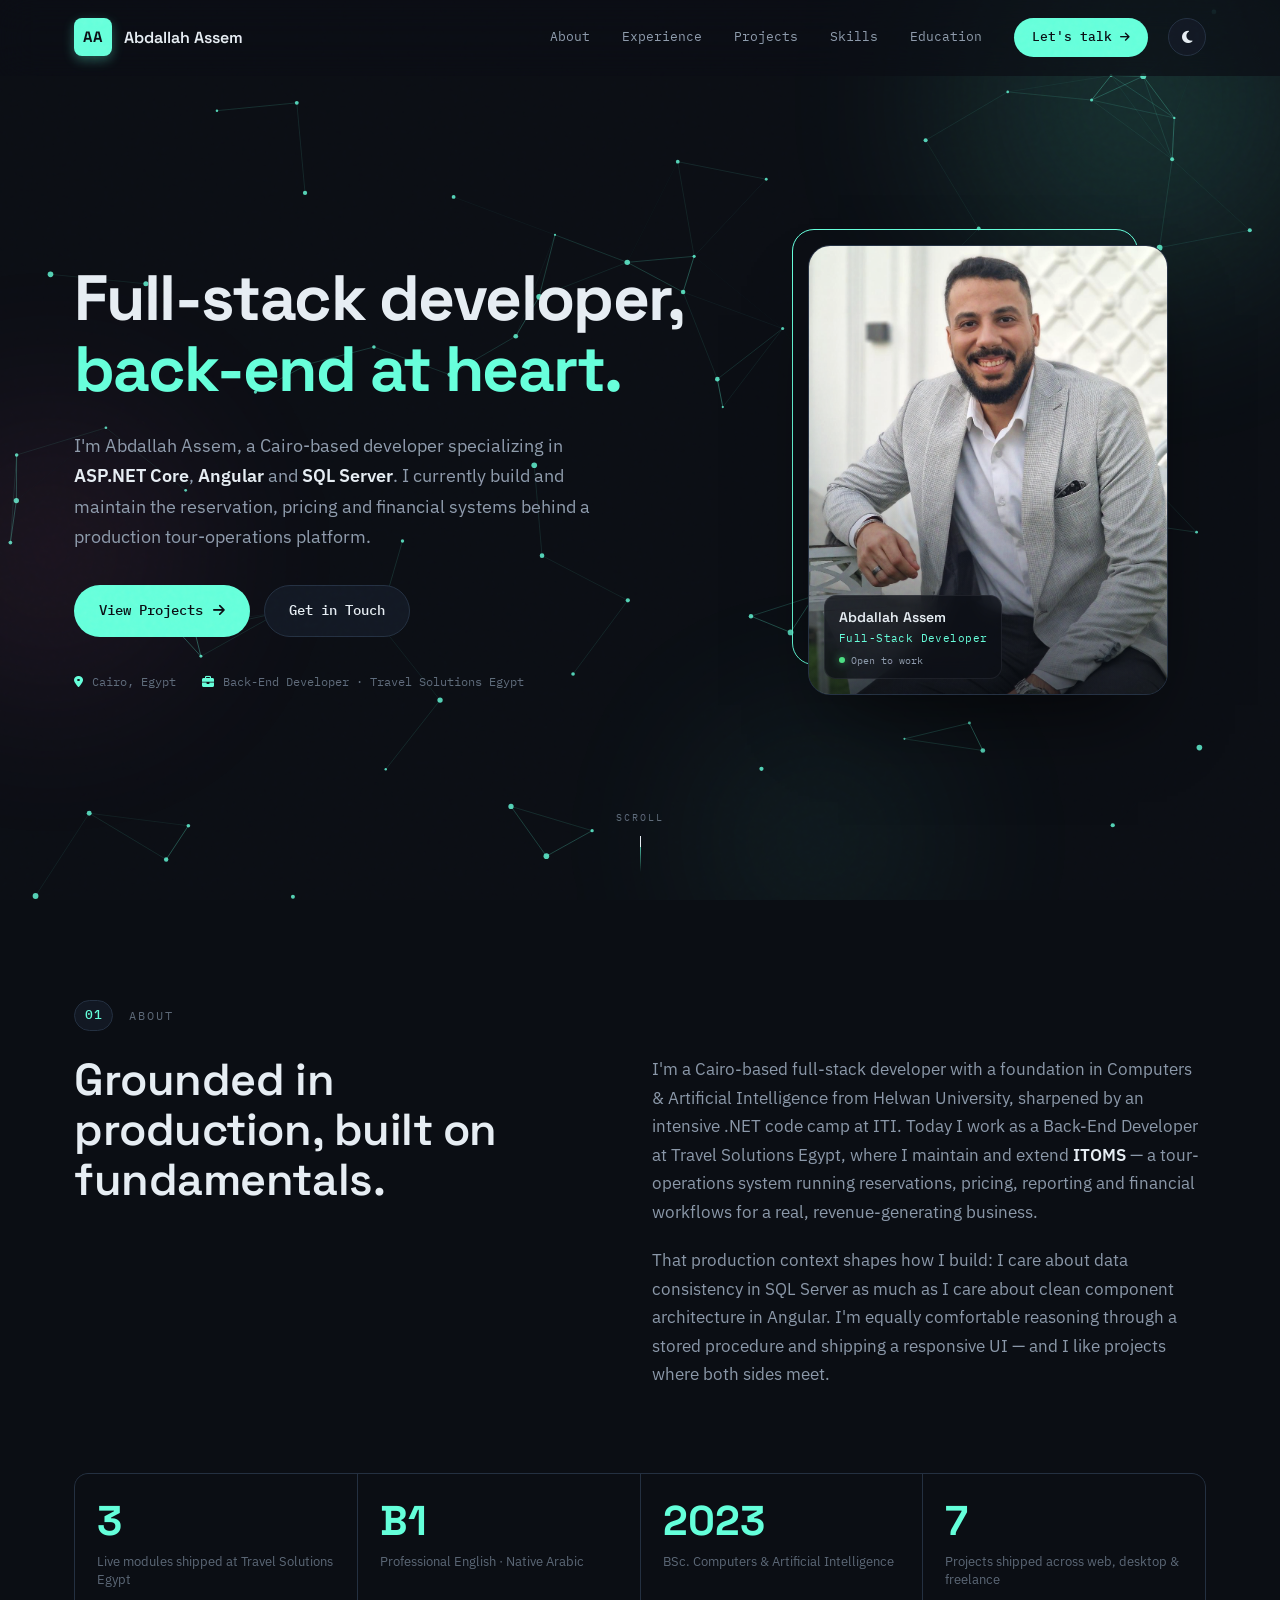
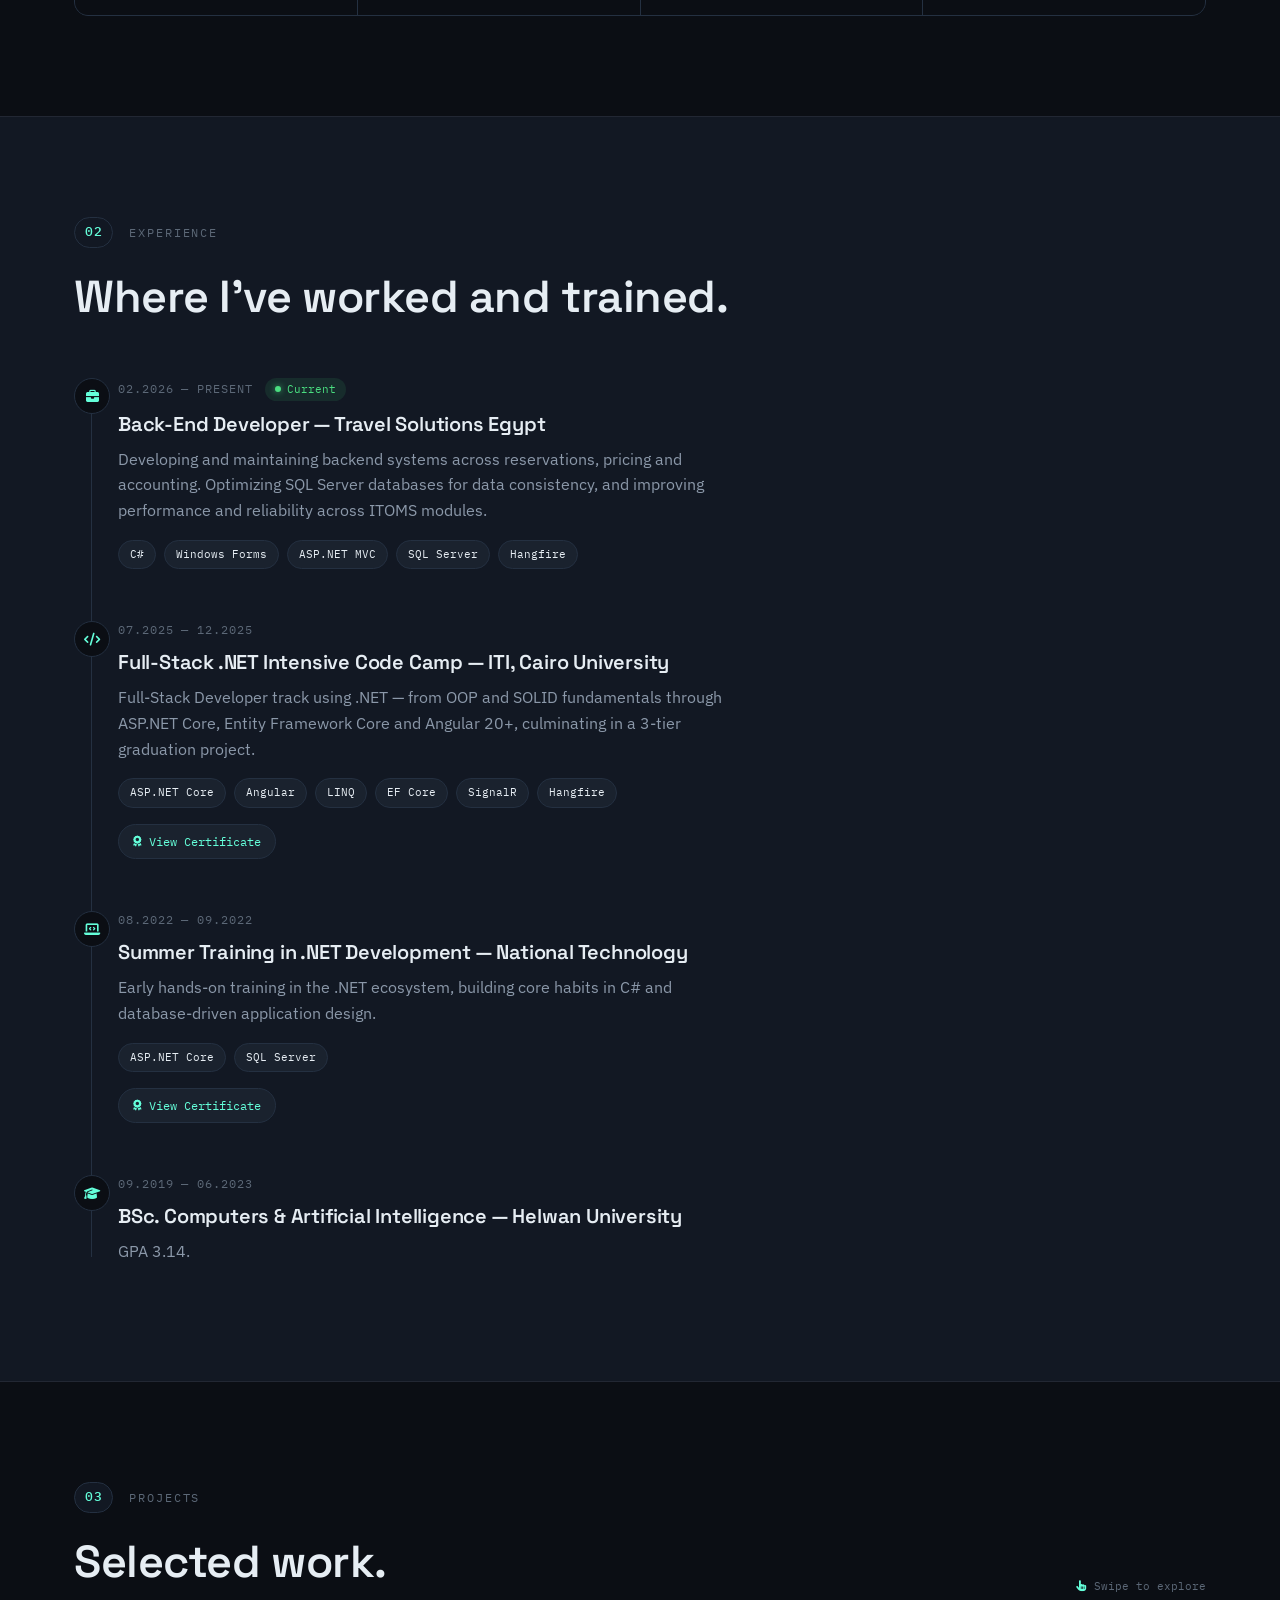
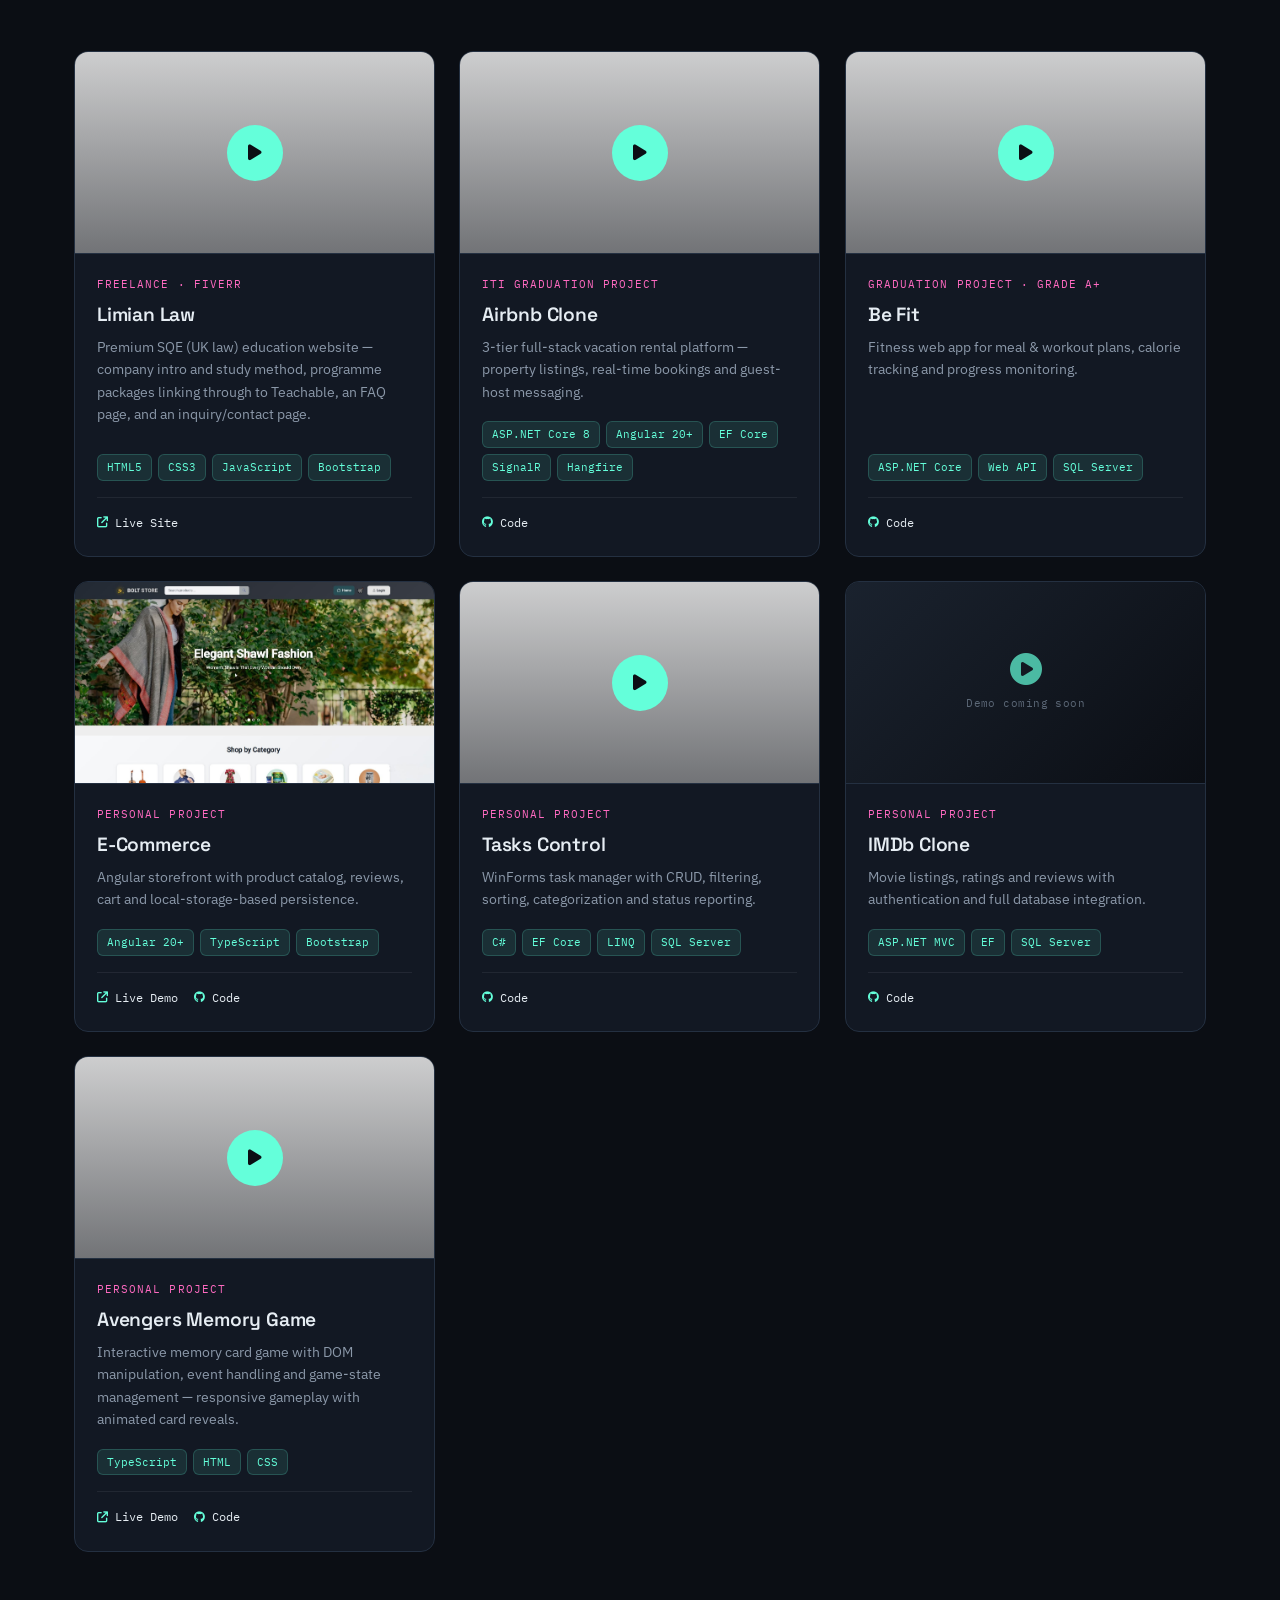
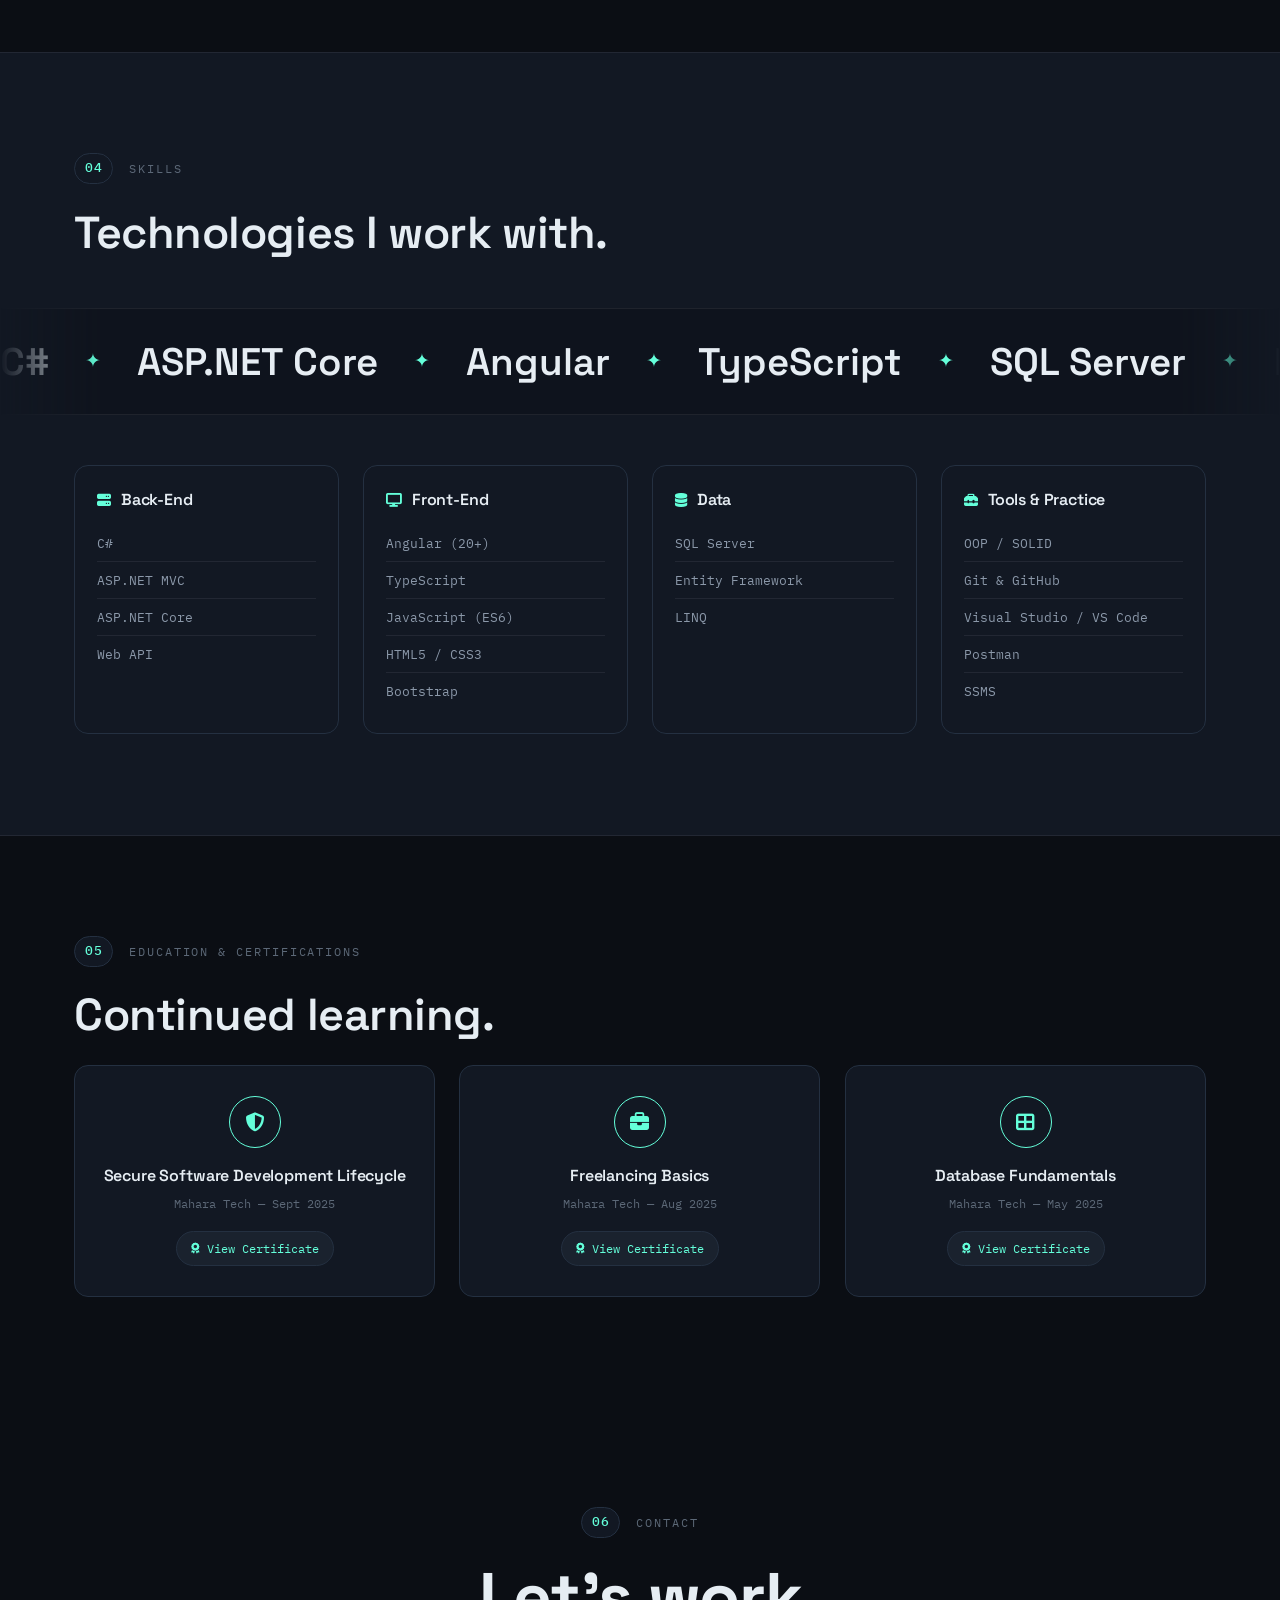
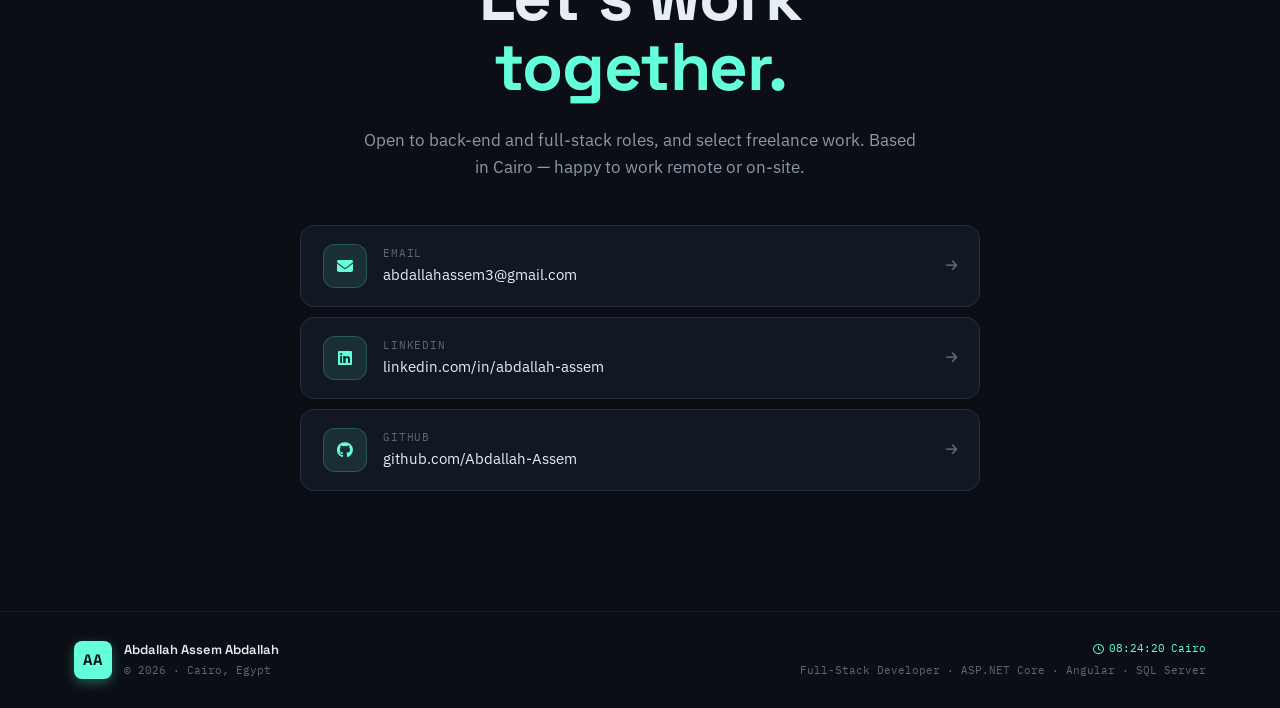
==== commit bb170872: "Remove phone contact link Removed phone contact link from the index.html file." ====
--- a/index.html
+++ b/index.html
@@ -561,14 +561,7 @@
             </span>
             <i class="fa-solid fa-arrow-right cl-arrow"></i>
           </a>
-          <a href="tel:01127211980" class="contact-link magnetic">
-            <span class="cl-icon"><i class="fa-solid fa-phone"></i></span>
-            <span class="cl-text">
-              <span class="cl-label">Phone</span>
-              <span class="cl-value">01127211980</span>
-            </span>
-            <i class="fa-solid fa-arrow-right cl-arrow"></i>
-          </a>
+          
           <a href="https://www.linkedin.com/in/abdallah-assem" target="_blank" rel="noopener" class="contact-link magnetic">
             <span class="cl-icon"><i class="fa-brands fa-linkedin"></i></span>
             <span class="cl-text">
--- a/css/style.css
+++ b/css/style.css
@@ -1,365 +1,735 @@
 /* =========================================================
-   TOKENS
+   TOKENS & THEMES
    ========================================================= */
 :root {
-  --ink:          #0C1015;
-  --ink-2:        #12161D;
-  --surface:      #161B23;
-  --gold:         #D9A648;
-  --gold-soft:    rgba(217, 166, 72, 0.12);
-  --teal:         #4E9C93;
-  --teal-soft:    rgba(78, 156, 147, 0.14);
-  --line:         #232A35;
-  --line-soft:    rgba(255,255,255,0.07);
-  --text-hi:      #F1F1EC;
-  --text-mid:     #A9B0BE;
-  --text-dim:     #6A7180;
-
-  --font-display: "Space Grotesk", sans-serif;
-  --font-body:    "IBM Plex Sans", sans-serif;
-  --font-mono:    "IBM Plex Mono", monospace;
-
-  --radius-sm: 6px;
-  --radius-md: 14px;
-  --radius-lg: 24px;
+  /* Dark Theme (Default) */
+  --bg:          #0B0E14;
+  --surface:     #121823;
+  --surface-2:   #1A222E;
+  --surface-3:   #222C3A;
+  --accent:      #64FFDA;
+  --accent-rgb:  100, 255, 218;
+  --accent-2:    #FF6AC1;
+  --accent-2-rgb:255, 106, 193;
+  --ink-hi:      #E6EDF3;
+  --ink-mid:     #8B98A9;
+  --ink-dim:     #5C6877;
+  --line:        #243041;
+  --line-soft:   rgba(230, 237, 243, 0.07);
+
+  --font-display:"Space Grotesk", sans-serif;
+  --font-body:   "IBM Plex Sans", sans-serif;
+  --font-mono:   "IBM Plex Mono", monospace;
+
+  --r-sm: 8px;
+  --r-md: 14px;
+  --r-lg: 22px;
+  --r-xl: 32px;
+
+  --ease-out:    cubic-bezier(0.16, 1, 0.3, 1);
+  --ease-spring: cubic-bezier(0.34, 1.56, 0.64, 1);
+  --ease-soft:   cubic-bezier(0.4, 0, 0.2, 1);
 
   --container-w: 1180px;
+  --nav-h: 64px;
+  --bottom-nav-h: 68px;
+  
+  --shadow-card: 0 28px 56px -24px rgba(0, 0, 0, 0.5);
+}
+
+[data-theme="light"] {
+  /* Light Theme */
+  --bg:          #F0F2F5;
+  --surface:     #FFFFFF;
+  --surface-2:   #F5F7F9;
+  --surface-3:   #ECEEF1;
+  --accent:      #00A884;
+  --accent-rgb:  0, 168, 132;
+  --accent-2:    #D63384;
+  --accent-2-rgb:214, 51, 132;
+  --ink-hi:      #0B0E14;
+  --ink-mid:     #4A5568;
+  --ink-dim:     #718096;
+  --line:        #D1D9E0;
+  --line-soft:   rgba(11, 14, 20, 0.08);
+
+  --shadow-card: 0 20px 40px -20px rgba(0, 0, 0, 0.15);
 }
 
 * { box-sizing: border-box; }
-html { scroll-behavior: smooth; }
-
+html { scroll-behavior: smooth; scroll-padding-top: 80px; }
 body {
-  background: var(--ink);
-  color: var(--text-mid);
+  background: var(--bg);
+  color: var(--ink-mid);
   font-family: var(--font-body);
   font-size: 16px;
   line-height: 1.6;
   overflow-x: hidden;
+  -webkit-font-smoothing: antialiased;
+  text-rendering: optimizeLegibility;
+  transition: background 0.4s ease, color 0.4s ease;
 }
 
 @media (prefers-reduced-motion: reduce) {
   html { scroll-behavior: auto; }
-  * { animation-duration: 0.01ms !important; transition-duration: 0.01ms !important; }
-}
-
-.container { max-width: var(--container-w); margin: 0 auto; padding: 0 28px; }
+  *, *::before, *::after {
+    animation-duration: 0.01ms !important;
+    animation-iteration-count: 1 !important;
+    transition-duration: 0.01ms !important;
+    scroll-behavior: auto !important;
+  }
+}
+
+.container { max-width: var(--container-w); margin: 0 auto; padding: 0 24px; }
 a { text-decoration: none; color: inherit; }
 ul { list-style: none; margin: 0; padding: 0; }
-::selection { background: var(--gold); color: var(--ink); }
-
-.grain-overlay {
-  position: fixed; inset: 0; pointer-events: none; z-index: 999;
-  background-image: radial-gradient(rgba(255,255,255,0.02) 1px, transparent 1px);
-  background-size: 3px 3px;
-  opacity: 0.5;
-}
+::selection { background: var(--accent); color: var(--bg); }
+img { max-width: 100%; display: block; }
+
+/* =========================================================
+   VIEW TRANSITION API (Theme Toggle Animation)
+   ========================================================= */
+::view-transition-old(root),
+::view-transition-new(root) {
+  animation: none;
+  mix-blend-mode: normal;
+}
+
+/* =========================================================
+   BACKGROUND FX
+   ========================================================= */
+.bg-canvas {
+  position: fixed; top: 0; left: 0;
+  width: 100%; height: 100%;
+  z-index: 0; pointer-events: none;
+}
+
+.grain {
+  position: fixed; inset: 0; pointer-events: none; z-index: 998;
+  opacity: 0.25; mix-blend-mode: overlay;
+  background-image: url("data:image/svg+xml,%3Csvg viewBox='0 0 200 200' xmlns='http://www.w3.org/2000/svg'%3E%3Cfilter id='n'%3E%3CfeTurbulence type='fractalNoise' baseFrequency='0.85' numOctaves='3'/%3E%3C/filter%3E%3Crect width='100%25' height='100%25' filter='url(%23n)' opacity='0.55'/%3E%3C/svg%3E");
+}
+[data-theme="light"] .grain { opacity: 0.1; mix-blend-mode: multiply; }
+
+.scroll-progress {
+  position: fixed; top: 0; left: 0; height: 2px; width: 0%;
+  z-index: 1100; background: linear-gradient(90deg, var(--accent), var(--accent-2));
+  transition: width 0.1s linear;
+}
+
+.bg-orbs { position: fixed; inset: 0; pointer-events: none; z-index: 0; overflow: hidden; }
+.orb { position: absolute; border-radius: 50%; filter: blur(90px); opacity: 0.4; transition: opacity 0.4s; }
+[data-theme="light"] .orb { opacity: 0.25; }
+
+.orb-a {
+  width: 520px; height: 520px;
+  background: radial-gradient(circle, rgba(var(--accent-rgb), 0.55), transparent 70%);
+  top: -160px; right: -120px;
+  animation: orb-1 22s ease-in-out infinite;
+}
+.orb-b {
+  width: 420px; height: 420px;
+  background: radial-gradient(circle, rgba(var(--accent-2-rgb), 0.32), transparent 70%);
+  top: 38%; left: -160px;
+  animation: orb-2 28s ease-in-out infinite;
+}
+.orb-c {
+  width: 360px; height: 360px;
+  background: radial-gradient(circle, rgba(var(--accent-rgb), 0.28), transparent 70%);
+  bottom: -120px; right: 22%;
+  animation: orb-3 32s ease-in-out infinite;
+}
+@keyframes orb-1 { 0%,100% { transform: translate(0,0) scale(1); } 50% { transform: translate(-70px, 90px) scale(1.1); } }
+@keyframes orb-2 { 0%,100% { transform: translate(0,0) scale(1); } 50% { transform: translate(90px, -70px) scale(1.15); } }
+@keyframes orb-3 { 0%,100% { transform: translate(0,0) scale(1); } 50% { transform: translate(-60px, -60px) scale(1.05); } }
+@media (prefers-reduced-motion: reduce) { .orb { animation: none; } }
+
+/* =========================================================
+   SCROLLBAR
+   ========================================================= */
+html { scrollbar-color: var(--accent) var(--bg); scrollbar-width: thin; }
+::-webkit-scrollbar { width: 9px; height: 9px; }
+::-webkit-scrollbar-track { background: var(--bg); }
+::-webkit-scrollbar-thumb { background: var(--line); border-radius: 100px; }
+::-webkit-scrollbar-thumb:hover { background: var(--accent); }
 
 /* =========================================================
    TYPOGRAPHY
    ========================================================= */
-h1, h2, h3 { font-family: var(--font-display); color: var(--text-hi); margin: 0; }
-
+h1, h2, h3 { font-family: var(--font-display); color: var(--ink-hi); margin: 0; letter-spacing: -0.01em; }
+
+.section-head {
+  display: flex; align-items: center; gap: 16px;
+  margin-bottom: 24px;
+}
+.section-head-center { justify-content: center; }
+.section-num {
+  font-family: var(--font-mono); font-size: 13px; font-weight: 500;
+  color: var(--accent);
+  border: 1px solid var(--line);
+  background: var(--surface);
+  padding: 4px 10px; border-radius: 100px;
+  letter-spacing: 0.04em;
+}
 .section-eyebrow {
-  display: inline-block;
-  font-family: var(--font-mono);
-  font-size: 12.5px;
-  letter-spacing: 0.14em;
-  text-transform: uppercase;
-  color: var(--gold);
-  margin-bottom: 18px;
-}
-
+  font-family: var(--font-mono); font-size: 12px;
+  letter-spacing: 0.16em; text-transform: uppercase;
+  color: var(--ink-dim);
+}
 .section-title {
-  font-size: clamp(1.9rem, 3.2vw, 2.7rem);
-  font-weight: 600;
-  line-height: 1.15;
-  letter-spacing: -0.01em;
-  margin-bottom: 20px;
-}
-
+  font-size: clamp(1.85rem, 4.2vw, 2.8rem);
+  font-weight: 600; line-height: 1.12;
+  margin-bottom: 24px;
+}
 .section-intro {
-  font-size: 1.05rem;
-  color: var(--text-mid);
-  max-width: 640px;
-  margin-bottom: 44px;
-}
-
-.lead-text { font-size: 1.08rem; color: var(--text-mid); margin-bottom: 22px; }
-.lead-text strong { color: var(--text-hi); font-weight: 600; }
-
-/* =========================================================
-   NAV
-   ========================================================= */
-.site-nav {
+  font-size: 1.05rem; color: var(--ink-mid);
+  max-width: 560px; margin: 0 auto 40px;
+}
+.lead-text { font-size: 1.05rem; color: var(--ink-mid); margin-bottom: 20px; line-height: 1.7; }
+.lead-text strong { color: var(--ink-hi); font-weight: 600; }
+.accent { color: var(--accent); }
+
+/* =========================================================
+   TOP NAV (desktop)
+   ========================================================= */
+.top-nav {
   position: fixed; top: 0; left: 0; right: 0; z-index: 900;
-  background: rgba(12, 16, 21, 0.72);
-  backdrop-filter: blur(14px);
-  border-bottom: 1px solid var(--line-soft);
-  transition: border-color 0.3s;
-}
+  background: rgba(11, 14, 20, 0.7);
+  backdrop-filter: blur(18px);
+  -webkit-backdrop-filter: blur(18px);
+  border-bottom: 1px solid transparent;
+  transition: border-color 0.35s, background 0.35s;
+}
+[data-theme="light"] .top-nav { background: rgba(240, 242, 245, 0.75); }
+.top-nav.scrolled { border-bottom-color: var(--line-soft); background: rgba(11, 14, 20, 0.85); }
+[data-theme="light"] .top-nav.scrolled { background: rgba(240, 242, 245, 0.9); }
 
 .nav-inner {
-  max-width: var(--container-w);
-  margin: 0 auto;
-  padding: 16px 28px;
+  max-width: var(--container-w); margin: 0 auto;
+  padding: 18px 24px;
   display: flex; align-items: center; justify-content: space-between;
 }
-
-.nav-brand { display: flex; align-items: center; gap: 10px; }
+.brand { display: flex; align-items: center; gap: 12px; }
 .brand-mark {
-  font-family: var(--font-mono);
-  font-size: 13px;
-  color: var(--ink);
-  background: var(--gold);
-  padding: 3px 7px;
-  border-radius: 4px;
-  font-weight: 600;
-  letter-spacing: 0.04em;
-}
-.brand-name { font-family: var(--font-display); font-weight: 600; color: var(--text-hi); font-size: 15px; }
-
-.nav-links { display: flex; align-items: center; gap: 34px; }
+  width: 38px; height: 38px;
+  border-radius: 8px;
+  display: flex; align-items: center; justify-content: center;
+  font-family: var(--font-display); font-size: 15px; font-weight: 700;
+  color: var(--bg); background: var(--accent);
+  letter-spacing: 0.02em;
+  transition: transform 0.4s var(--ease-spring);
+  box-shadow: 0 4px 12px rgba(var(--accent-rgb), 0.3);
+}
+.brand:hover .brand-mark { transform: rotate(-8deg) scale(1.06); }
+.brand-name {
+  font-family: var(--font-display); font-weight: 600;
+  color: var(--ink-hi); font-size: 16px;
+}
+
+.nav-right { display: flex; align-items: center; gap: 20px; }
+.nav-links { display: flex; align-items: center; gap: 32px; }
 .nav-link {
-  font-family: var(--font-mono);
-  font-size: 13px;
-  letter-spacing: 0.04em;
-  color: var(--text-mid);
-  position: relative;
-  padding-bottom: 3px;
+  font-family: var(--font-mono); font-size: 13px;
+  color: var(--ink-mid); position: relative; padding: 4px 0;
   transition: color 0.25s;
 }
 .nav-link::after {
   content: ""; position: absolute; left: 0; bottom: 0;
-  width: 0; height: 1px; background: var(--gold);
-  transition: width 0.25s;
-}
-.nav-link:hover, .nav-link.active { color: var(--text-hi); }
+  width: 0; height: 1.5px; background: var(--accent);
+  transition: width 0.3s var(--ease-out);
+}
+.nav-link:hover, .nav-link.active { color: var(--ink-hi); }
 .nav-link:hover::after, .nav-link.active::after { width: 100%; }
-
-.nav-btn {
-  font-family: var(--font-mono);
-  font-size: 13px;
-  color: var(--ink);
-  background: var(--gold);
-  padding: 8px 18px;
-  border-radius: 100px;
-  transition: filter 0.25s, transform 0.25s;
-}
-.nav-btn:hover { filter: brightness(1.1); transform: translateY(-1px); }
-
-.nav-toggle {
-  display: none; flex-direction: column; gap: 5px;
-  background: none; border: none; cursor: pointer; padding: 6px;
-}
-.nav-toggle span { width: 22px; height: 2px; background: var(--text-hi); transition: transform 0.25s, opacity 0.25s; }
-.nav-toggle.open span:nth-child(1) { transform: translateY(7px) rotate(45deg); }
-.nav-toggle.open span:nth-child(2) { opacity: 0; }
-.nav-toggle.open span:nth-child(3) { transform: translateY(-7px) rotate(-45deg); }
+.nav-cta {
+  font-family: var(--font-mono); font-size: 13px; font-weight: 500;
+  color: var(--bg); background: var(--accent);
+  padding: 9px 18px; border-radius: 100px;
+  display: inline-flex; align-items: center; gap: 8px;
+  transition: filter 0.25s, gap 0.25s;
+}
+.nav-cta:hover { filter: brightness(1.1); gap: 12px; }
+.nav-cta i { font-size: 11px; }
+
+.theme-toggle {
+  width: 38px; height: 38px; border-radius: 50%;
+  background: var(--surface); border: 1px solid var(--line);
+  color: var(--ink-hi); cursor: pointer;
+  display: flex; align-items: center; justify-content: center;
+  font-size: 14px;
+  transition: border-color 0.25s, color 0.25s, transform 0.3s var(--ease-spring);
+}
+.theme-toggle:hover { border-color: var(--accent); color: var(--accent); transform: rotate(15deg); }
 
 @media (max-width: 900px) {
-  .nav-toggle { display: flex; }
-  .nav-links {
-    position: fixed; top: 61px; left: 0; right: 0;
-    flex-direction: column; align-items: flex-start; gap: 0;
-    background: var(--ink-2);
-    border-bottom: 1px solid var(--line-soft);
-    max-height: 0; overflow: hidden;
-    transition: max-height 0.35s ease;
-  }
-  .nav-links.open { max-height: 400px; }
-  .nav-links li { width: 100%; }
-  .nav-link, .nav-btn { display: block; width: 100%; padding: 16px 28px; border-radius: 0; }
-  .nav-btn { text-align: center; margin: 12px 28px; width: calc(100% - 56px); }
+  .top-nav { display: none; }
+}
+
+/* =========================================================
+   MOBILE BOTTOM NAV
+   ========================================================= */
+.mobile-nav {
+  position: fixed; bottom: 0; left: 0; right: 0;
+  z-index: 900;
+  display: none;
+  background: rgba(18, 24, 35, 0.92);
+  backdrop-filter: blur(24px);
+  -webkit-backdrop-filter: blur(24px);
+  border-top: 1px solid var(--line-soft);
+  padding: 8px 6px calc(8px + env(safe-area-inset-bottom, 0px));
+}
+[data-theme="light"] .mobile-nav { background: rgba(255, 255, 255, 0.92); }
+.mobile-nav::before {
+  content: ""; position: absolute; top: 0; left: 50%; transform: translateX(-50%);
+  width: 36%; height: 1px;
+  background: linear-gradient(90deg, transparent, var(--line), transparent);
+}
+
+.mobile-tab {
+  flex: 1; display: flex; flex-direction: column;
+  align-items: center; gap: 4px;
+  padding: 8px 2px;
+  color: var(--ink-dim);
+  font-family: var(--font-mono); font-size: 9px;
+  letter-spacing: 0.05em;
+  border-radius: 12px;
+  position: relative;
+  transition: color 0.25s;
+  background: transparent; border: none; cursor: pointer;
+}
+.mobile-tab i { font-size: 16px; transition: transform 0.3s var(--ease-spring); }
+.mobile-tab.active { color: var(--accent); }
+.mobile-tab.active i { transform: translateY(-2px) scale(1.08); }
+.mobile-tab::before {
+  content: ""; position: absolute; top: 2px; left: 50%;
+  transform: translateX(-50%) scale(0);
+  width: 4px; height: 4px; border-radius: 50%;
+  background: var(--accent);
+  transition: transform 0.3s var(--ease-spring);
+}
+.mobile-tab.active::before { transform: translateX(-50%) scale(1); }
+.mobile-tab:active { background: var(--surface-2); }
+
+@media (max-width: 900px) {
+  .mobile-nav { display: flex; justify-content: space-around; }
+  body { padding-bottom: calc(var(--bottom-nav-h) + env(safe-area-inset-bottom, 0px) - 8px); }
 }
 
 /* =========================================================
    HERO
    ========================================================= */
-.hero { position: relative; padding: 160px 0 100px; overflow: hidden; }
-
-.hero-bg { position: absolute; inset: 0; z-index: 0; }
-.bg-grid {
-  position: absolute; inset: 0;
-  background-image:
-    linear-gradient(var(--line-soft) 1px, transparent 1px),
-    linear-gradient(90deg, var(--line-soft) 1px, transparent 1px);
-  background-size: 64px 64px;
-  mask-image: radial-gradient(ellipse 70% 60% at 50% 30%, black 0%, transparent 75%);
-  opacity: 0.6;
-}
-.bg-glow {
-  position: absolute; top: -180px; right: -120px;
-  width: 560px; height: 560px; border-radius: 50%;
-  background: radial-gradient(circle, var(--gold-soft) 0%, transparent 70%);
-}
-
-.hero-row { position: relative; z-index: 1; }
-
-.eyebrow-row { display: flex; align-items: center; gap: 10px; margin-bottom: 26px; }
-.eyebrow-dot { width: 8px; height: 8px; border-radius: 50%; background: var(--teal); box-shadow: 0 0 0 4px var(--teal-soft); }
-.eyebrow-text { font-family: var(--font-mono); font-size: 12px; letter-spacing: 0.14em; color: var(--text-dim); }
-
+.hero {
+  position: relative;
+  min-height: 100vh;
+  min-height: 100svh;
+  padding: 120px 0 80px;
+  display: flex; align-items: center;
+  overflow: hidden;
+}
+
+.hero-container {
+  position: relative; z-index: 2;
+  display: grid;
+  grid-template-columns: 1fr;
+  gap: 56px;
+  align-items: center;
+}
+@media (min-width: 992px) {
+  .hero-container { grid-template-columns: 1.3fr 0.9fr; gap: 64px; }
+}
+
+/* Hero title with word-by-word reveal */
 .hero-title {
-  font-size: clamp(2.3rem, 4.6vw, 3.7rem);
-  font-weight: 700; line-height: 1.1; letter-spacing: -0.02em;
-  margin-bottom: 26px;
-}
-.hero-title-accent { color: var(--gold); }
-
-.hero-sub { font-size: 1.12rem; color: var(--text-mid); max-width: 560px; margin-bottom: 34px; }
-.hero-sub strong { color: var(--text-hi); font-weight: 600; }
-
-.hero-cta-row { display: flex; gap: 16px; flex-wrap: wrap; margin-bottom: 34px; }
-
-.btn-primary-custom {
+  font-size: clamp(2.5rem, 9vw, 4rem);
+  font-weight: 700; line-height: 1.05; letter-spacing: -0.025em;
+  margin-bottom: 24px;
+  margin-top: 16px;
+}
+.hero-title .line {
+  display: block; overflow: hidden; padding-bottom: 0.06em;
+}
+.hero-title .word {
+  display: inline-block;
+  transform: translateY(110%) rotate(4deg);
+  opacity: 0;
+  animation: word-up 0.95s var(--ease-out) forwards;
+}
+.hero-title .word.accent { color: var(--accent); }
+.hero-title .line:nth-child(1) .word:nth-child(1) { animation-delay: 0.15s; }
+.hero-title .line:nth-child(1) .word:nth-child(2) { animation-delay: 0.24s; }
+.hero-title .line:nth-child(2) .word:nth-child(1) { animation-delay: 0.38s; }
+.hero-title .line:nth-child(2) .word:nth-child(2) { animation-delay: 0.46s; }
+.hero-title .line:nth-child(2) .word:nth-child(3) { animation-delay: 0.54s; }
+@keyframes word-up {
+  to { transform: translateY(0) rotate(0); opacity: 1; }
+}
+@media (prefers-reduced-motion: reduce) {
+  .hero-title .word { transform: none; opacity: 1; animation: none; }
+}
+
+.hero-sub {
+  font-size: clamp(1rem, 2.4vw, 1.12rem);
+  color: var(--ink-mid); max-width: 540px; margin-bottom: 32px;
+  line-height: 1.7;
+}
+.hero-sub strong { color: var(--ink-hi); font-weight: 600; }
+
+.hero-cta { display: flex; gap: 14px; flex-wrap: wrap; margin-bottom: 36px; }
+
+.btn-primary, .btn-ghost {
+  position: relative; overflow: hidden;
   display: inline-flex; align-items: center; gap: 10px;
-  background: var(--gold); color: var(--ink);
-  font-family: var(--font-mono); font-size: 14px; font-weight: 500;
-  padding: 14px 26px; border-radius: 100px;
-  transition: transform 0.25s, filter 0.25s;
-}
-.btn-primary-custom:hover { transform: translateY(-2px); filter: brightness(1.08); }
-
-.btn-ghost-custom {
-  display: inline-flex; align-items: center;
-  border: 1px solid var(--line); color: var(--text-hi);
-  font-family: var(--font-mono); font-size: 14px;
-  padding: 14px 26px; border-radius: 100px;
-  transition: border-color 0.25s, background 0.25s;
-}
-.btn-ghost-custom:hover { border-color: var(--gold); background: var(--gold-soft); }
-
-.hero-meta-row { display: flex; flex-wrap: wrap; gap: 24px; }
-.meta-item {
+  font-family: var(--font-mono); font-size: 13.5px; font-weight: 500;
+  padding: 14px 24px; border-radius: 100px;
+  cursor: pointer; border: 1px solid transparent;
+  transition: filter 0.3s, border-color 0.3s, background 0.3s, color 0.3s;
+}
+.btn-primary {
+  background: var(--accent); color: var(--bg);
+}
+.btn-primary::after {
+  content: ""; position: absolute; top: 0; bottom: 0; left: -60%;
+  width: 40%;
+  background: linear-gradient(115deg, transparent, rgba(255,255,255,0.55), transparent);
+  transform: skewX(-22deg);
+  transition: left 0.7s var(--ease-out);
+}
+.btn-primary:hover::after { left: 140%; }
+.btn-primary:hover { filter: brightness(1.08); }
+
+.btn-ghost {
+  border-color: var(--line); color: var(--ink-hi);
+  background: var(--surface);
+}
+.btn-ghost:hover { border-color: var(--accent); color: var(--accent); }
+
+@media (max-width: 576px) {
+  .hero-cta { flex-direction: column; width: 100%; }
+  .btn-primary, .btn-ghost { justify-content: center; width: 100%; padding: 16px 24px; }
+}
+
+.hero-meta { display: flex; flex-wrap: wrap; gap: 20px 26px; }
+.meta {
   display: flex; align-items: center; gap: 9px;
-  font-family: var(--font-mono); font-size: 12.5px; color: var(--text-dim);
-}
-.meta-item i { color: var(--gold); font-size: 12px; }
-
-/* ---- Hero photo ---- */
-.hero-photo-wrap { position: relative; max-width: 360px; margin: 0 auto; }
-.hero-photo-frame {
+  font-family: var(--font-mono); font-size: 12px; color: var(--ink-dim);
+}
+.meta i { color: var(--accent); font-size: 12px; }
+
+/* =========================================================
+   HERO PHOTO (Static Original Design)
+   ========================================================= */
+.hero-photo { position: relative; max-width: 360px; margin: 0 auto; width: 100%; }
+.photo-stack { position: relative; }
+
+.photo-frame {
   position: relative;
-  border-radius: var(--radius-lg);
+  border-radius: var(--r-lg);
   overflow: hidden;
   border: 1px solid var(--line);
-  box-shadow: 0 30px 60px -25px rgba(0,0,0,0.6);
+  box-shadow: 0 40px 80px -30px rgba(0,0,0,0.7);
   aspect-ratio: 4 / 5;
-}
-.hero-photo {
+  z-index: 2;
+  background: var(--surface);
+}
+[data-theme="light"] .photo-frame { box-shadow: 0 40px 80px -30px rgba(0,0,0,0.2); }
+
+.photo-frame img {
   width: 100%; height: 100%; object-fit: cover;
   object-position: center 18%;
-  filter: grayscale(0.15) contrast(1.03);
-}
-.hero-photo-frame::after {
-  content: "";
-  position: absolute; inset: 0;
-  background: linear-gradient(180deg, transparent 55%, rgba(12,16,21,0.75) 100%);
+  filter: grayscale(0.1) contrast(1.05);
+}
+
+.photo-frame::after {
+  content: ""; position: absolute; inset: 0;
+  background: linear-gradient(180deg, transparent 50%, rgba(11, 14, 20, 0.7) 100%);
   pointer-events: none;
 }
-.hero-photo-tag {
-  position: absolute; left: 18px; bottom: 18px; z-index: 1;
+[data-theme="light"] .photo-frame::after { background: linear-gradient(180deg, transparent 50%, rgba(240, 242, 245, 0.7) 100%); }
+
+.photo-deco {
+  position: absolute;
+  top: -16px; left: -16px; right: 30px; bottom: 30px;
+  border: 1.5px solid var(--accent);
+  border-radius: var(--r-lg);
+  z-index: 1;
+}
+
+.photo-tag {
+  position: absolute; left: 16px; bottom: 16px; z-index: 3;
   display: flex; flex-direction: column; gap: 2px;
-}
-.tag-line-1 { font-family: var(--font-display); font-size: 15px; font-weight: 600; color: var(--text-hi); }
-.tag-line-2 { font-family: var(--font-mono); font-size: 11px; color: var(--gold); letter-spacing: 0.04em; }
-
-@media (max-width: 992px) {
-  .hero-photo-wrap { margin-top: 50px; max-width: 300px; }
-}
-
-/* =========================================================
-   SECTIONS (shared)
-   ========================================================= */
-.section { padding: 110px 0; position: relative; }
-.section-alt { background: var(--ink-2); }
+  background: rgba(11, 14, 20, 0.75);
+  backdrop-filter: blur(10px);
+  border: 1px solid var(--line-soft);
+  padding: 10px 14px;
+  border-radius: 12px;
+}
+[data-theme="light"] .photo-tag { background: rgba(255, 255, 255, 0.8); }
+
+.pt-name { font-family: var(--font-display); font-size: 14px; font-weight: 600; color: var(--ink-hi); }
+.pt-role { font-family: var(--font-mono); font-size: 10.5px; color: var(--accent); letter-spacing: 0.04em; }
+.pt-status {
+  display: inline-flex; align-items: center; gap: 6px;
+  font-family: var(--font-mono); font-size: 9.5px; color: var(--ink-mid);
+  margin-top: 4px;
+}
+.status-dot {
+  width: 6px; height: 6px; border-radius: 50%;
+  background: #4ADE80; box-shadow: 0 0 8px rgba(74, 222, 128, 0.6);
+  animation: status-blink 2s ease-in-out infinite;
+}
+@keyframes status-blink {
+  0%, 100% { opacity: 1; }
+  50% { opacity: 0.4; }
+}
+
+/* Scroll cue */
+.scroll-cue {
+  position: absolute; bottom: 28px; left: 50%; transform: translateX(-50%);
+  display: flex; flex-direction: column; align-items: center; gap: 10px;
+  font-family: var(--font-mono); font-size: 10px; letter-spacing: 0.2em;
+  color: var(--ink-dim);
+  z-index: 3;
+}
+.scroll-line {
+  width: 1px; height: 36px;
+  background: linear-gradient(180deg, var(--accent), transparent);
+  position: relative; overflow: hidden;
+}
+.scroll-line::after {
+  content: ""; position: absolute; top: 0; left: 0;
+  width: 100%; height: 30%;
+  background: var(--ink-hi);
+  animation: scroll-down 2s ease-in-out infinite;
+}
+@keyframes scroll-down {
+  0% { transform: translateY(-100%); }
+  100% { transform: translateY(330%); }
+}
+@media (max-width: 768px) { .scroll-cue { display: none; } }
+
+/* =========================================================
+   SECTIONS
+   ========================================================= */
+.section { padding: 100px 0; position: relative; z-index: 1; }
+.section-alt {
+  background: var(--surface);
+  border-top: 1px solid var(--line-soft);
+  border-bottom: 1px solid var(--line-soft);
+}
 
 /* =========================================================
    ABOUT
    ========================================================= */
+.about-row { margin-top: 8px; }
 .about-stats {
-  display: flex; gap: 40px; flex-wrap: wrap;
-  margin-top: 36px; padding-top: 32px;
-  border-top: 1px solid var(--line);
-}
-.stat-block { display: flex; flex-direction: column; gap: 8px; max-width: 180px; }
-.stat-num { font-family: var(--font-display); font-size: 2.1rem; font-weight: 700; color: var(--gold); }
-.stat-label { font-size: 13px; color: var(--text-dim); line-height: 1.5; }
-
-/* =========================================================
-   TIMELINE / EXPERIENCE
-   ========================================================= */
-.timeline { position: relative; margin-top: 50px; padding-left: 44px; }
+  display: grid;
+  grid-template-columns: repeat(2, 1fr);
+  gap: 1px;
+  margin-top: 64px;
+  background: var(--line);
+  border: 1px solid var(--line);
+  border-radius: var(--r-md);
+  overflow: hidden;
+}
+@media (min-width: 768px) {
+  .about-stats { grid-template-columns: repeat(4, 1fr); }
+}
+.stat-block {
+  background: var(--bg);
+  padding: 26px 22px;
+  display: flex; flex-direction: column; gap: 10px;
+  transition: background 0.3s;
+}
+.section-alt .stat-block { background: var(--surface); }
+.stat-block:hover { background: var(--surface-2); }
+.stat-num {
+  font-family: var(--font-display); font-size: clamp(2rem, 5vw, 2.6rem);
+  font-weight: 700; color: var(--accent); line-height: 1;
+}
+.stat-label { font-size: 12.5px; color: var(--ink-dim); line-height: 1.5; }
+
+/* =========================================================
+   TIMELINE
+   ========================================================= */
+.timeline { position: relative; margin-top: 56px; padding-left: 44px; }
 .timeline-line {
-  position: absolute; left: 17px; top: 6px; bottom: 6px; width: 1px;
+  position: absolute; left: 17px; top: 8px; bottom: 8px; width: 1px;
   background: var(--line);
-}
-
-.tl-item { position: relative; padding-bottom: 56px; }
+  transform-origin: top;
+  animation: line-grow 1.5s var(--ease-out);
+}
+@keyframes line-grow { from { transform: scaleY(0); } to { transform: scaleY(1); } }
+@media (prefers-reduced-motion: reduce) { .timeline-line { animation: none; } }
+
+.tl-item { position: relative; padding-bottom: 52px; }
 .tl-item:last-child { padding-bottom: 0; }
-
 .tl-marker {
   position: absolute; left: -44px; top: 0;
   width: 36px; height: 36px; border-radius: 50%;
-  background: var(--ink-2);
+  background: var(--surface);
   border: 1px solid var(--line);
   display: flex; align-items: center; justify-content: center;
-  color: var(--gold); font-size: 14px;
-}
-.section-alt .tl-marker { background: var(--ink); }
-
-.tl-meta { display: flex; align-items: center; gap: 14px; margin-bottom: 10px; flex-wrap: wrap; }
-.tl-date { font-family: var(--font-mono); font-size: 12px; letter-spacing: 0.08em; color: var(--text-dim); }
+  color: var(--accent); font-size: 13px;
+  z-index: 2;
+}
+.section-alt .tl-marker { background: var(--bg); }
+.tl-item:first-child .tl-marker {
+  border-color: var(--accent);
+  box-shadow: 0 0 0 4px rgba(var(--accent-rgb), 0.12);
+}
+.tl-item:first-child .tl-marker::before {
+  content: ""; position: absolute; inset: -7px;
+  border-radius: 50%; border: 1.5px solid rgba(var(--accent-rgb), 0.4);
+  animation: marker-ring 2.6s ease-out infinite;
+}
+@keyframes marker-ring {
+  0% { transform: scale(0.8); opacity: 0.9; }
+  100% { transform: scale(1.6); opacity: 0; }
+}
+@media (prefers-reduced-motion: reduce) {
+  .tl-item:first-child .tl-marker::before { animation: none; opacity: 0; }
+}
+
+.tl-meta { display: flex; align-items: center; gap: 12px; margin-bottom: 10px; flex-wrap: wrap; }
+.tl-date { font-family: var(--font-mono); font-size: 11.5px; letter-spacing: 0.08em; color: var(--ink-dim); }
 .tl-tag {
-  font-family: var(--font-mono); font-size: 11px; color: var(--teal);
-  background: var(--teal-soft); padding: 3px 10px; border-radius: 100px;
-}
-
-.tl-role { font-size: 1.25rem; font-weight: 600; margin-bottom: 10px; }
-.tl-desc { color: var(--text-mid); max-width: 640px; margin-bottom: 16px; }
-
+  font-family: var(--font-mono); font-size: 10.5px;
+  color: #4ADE80; background: rgba(74, 222, 128, 0.1);
+  padding: 3px 10px; border-radius: 100px;
+  display: inline-flex; align-items: center; gap: 6px;
+}
+.tag-pulse {
+  width: 6px; height: 6px; border-radius: 50%;
+  background: #4ADE80;
+  box-shadow: 0 0 6px rgba(74, 222, 128, 0.7);
+  animation: status-blink 1.8s ease-in-out infinite;
+}
+.tl-role { font-size: clamp(1.05rem, 2.4vw, 1.25rem); font-weight: 600; margin-bottom: 10px; line-height: 1.3; }
+.tl-desc { color: var(--ink-mid); max-width: 620px; margin-bottom: 16px; }
 .tl-tags { display: flex; gap: 8px; flex-wrap: wrap; }
 .tl-tags span {
-  font-family: var(--font-mono); font-size: 11.5px; color: var(--text-hi);
-  border: 1px solid var(--line); padding: 5px 12px; border-radius: 100px;
-}
-
-/* =========================================================
-   PROJECT CARDS
-   ========================================================= */
+  font-family: var(--font-mono); font-size: 11px; color: var(--ink-hi);
+  border: 1px solid var(--line); padding: 5px 11px; border-radius: 100px;
+  background: var(--surface-2);
+  transition: border-color 0.25s, color 0.25s;
+}
+.tl-tags span:hover { border-color: var(--accent); color: var(--accent); }
+
+.tl-links { margin-top: 16px; }
+
+/* =========================================================
+   CERT LINKS
+   ========================================================= */
+.cert-link {
+  display: inline-flex; align-items: center; gap: 8px;
+  font-family: var(--font-mono); font-size: 12px;
+  color: var(--accent);
+  border: 1px solid var(--line);
+  background: var(--surface-2);
+  padding: 7px 14px;
+  border-radius: 100px;
+  transition: border-color 0.25s, background 0.25s, gap 0.25s, transform 0.25s;
+}
+.cert-link i { font-size: 11px; }
+.cert-link:hover {
+  border-color: var(--accent);
+  background: rgba(var(--accent-rgb), 0.1);
+  gap: 11px;
+  transform: translateY(-1px);
+}
+
+/* =========================================================
+   PROJECTS
+   ========================================================= */
+.projects-head {
+  display: flex; justify-content: space-between; align-items: flex-end;
+  flex-wrap: wrap; gap: 12px; margin-bottom: 40px;
+}
+.projects-hint {
+  font-family: var(--font-mono); font-size: 11px;
+  color: var(--ink-dim); display: inline-flex; align-items: center; gap: 8px;
+  animation: hint-bob 2s ease-in-out infinite;
+}
+.projects-hint i { color: var(--accent); }
+@keyframes hint-bob {
+  0%, 100% { transform: translateX(0); }
+  50% { transform: translateX(4px); }
+}
+
+.projects-track {
+  display: grid;
+  grid-template-columns: repeat(3, 1fr);
+  gap: 24px;
+}
+@media (max-width: 992px) {
+  .projects-track { grid-template-columns: repeat(2, 1fr); }
+}
+@media (max-width: 768px) {
+  .projects-track {
+    display: flex;
+    overflow-x: auto;
+    scroll-snap-type: x mandatory;
+    gap: 16px;
+    padding: 4px 20px 20px;
+    margin: 0 -20px;
+    -webkit-overflow-scrolling: touch;
+    scrollbar-width: none;
+  }
+  .projects-track::-webkit-scrollbar { display: none; }
+  .projects-track > * {
+    flex: 0 0 86%;
+    scroll-snap-align: center;
+  }
+}
+
 .proj-card {
+  position: relative;
   background: var(--surface);
   border: 1px solid var(--line);
-  border-radius: var(--radius-md);
-  height: 100%;
+  border-radius: var(--r-md);
   display: flex; flex-direction: column;
   overflow: hidden;
-  transition: transform 0.3s, border-color 0.3s, box-shadow 0.3s;
-}
+  transition: transform 0.45s var(--ease-out), border-color 0.3s, box-shadow 0.4s;
+}
+.section-alt .proj-card { background: var(--bg); }
 .proj-card:hover {
-  transform: translateY(-5px);
-  border-color: var(--gold);
-  box-shadow: 0 20px 40px -20px rgba(217,166,72,0.22);
-}
-.section-alt .proj-card { background: var(--ink); }
-
-/* Video / media slot */
+  transform: translateY(-6px);
+  border-color: var(--accent);
+  box-shadow: 0 28px 56px -24px rgba(var(--accent-rgb), 0.3);
+}
+
+@media (pointer: fine) {
+  .proj-card::before {
+    content: ""; position: absolute; inset: 0; z-index: 0; pointer-events: none;
+    background: radial-gradient(280px circle at var(--spot-x, 50%) var(--spot-y, 0%), rgba(var(--accent-rgb), 0.12), transparent 70%);
+    opacity: 0; transition: opacity 0.4s;
+  }
+  .proj-card:hover::before { opacity: 1; }
+  .proj-media, .proj-body { position: relative; z-index: 1; }
+}
+
 .proj-media {
   position: relative;
   width: 100%;
   aspect-ratio: 16 / 9;
-  background: linear-gradient(135deg, var(--ink-2), var(--ink));
+  background: linear-gradient(135deg, var(--surface-2), var(--bg));
   border-bottom: 1px solid var(--line);
+  overflow: hidden;
 }
 .proj-media-placeholder {
   position: absolute; inset: 0;
   display: flex; flex-direction: column; align-items: center; justify-content: center;
-  gap: 10px;
-  color: var(--text-dim);
-}
-.proj-media-placeholder i { font-size: 30px; color: var(--gold); opacity: 0.6; }
-.proj-media-placeholder span { font-family: var(--font-mono); font-size: 11.5px; letter-spacing: 0.04em; }
+  gap: 10px; color: var(--ink-dim);
+  transition: color 0.3s;
+}
+.proj-card:hover .proj-media-placeholder { color: var(--ink-mid); }
+.proj-media-placeholder i {
+  font-size: 32px; color: var(--accent); opacity: 0.7;
+  transition: transform 0.4s var(--ease-spring);
+}
+.proj-card:hover .proj-media-placeholder i { transform: scale(1.15); }
+.proj-media-placeholder span {
+  font-family: var(--font-mono); font-size: 11px; letter-spacing: 0.04em;
+}
 .proj-video { width: 100%; height: 100%; object-fit: cover; display: block; border: none; }
 
 .yt-facade {
@@ -369,242 +739,382 @@
   display: flex; align-items: center; justify-content: center;
 }
 .yt-facade::before {
-  content: "";
-  position: absolute; inset: 0;
-  background: linear-gradient(180deg, rgba(12,16,21,0.15) 0%, rgba(12,16,21,0.55) 100%);
+  content: ""; position: absolute; inset: 0;
+  background: linear-gradient(180deg, rgba(11,14,20,0.15) 0%, rgba(11,14,20,0.55) 100%);
   transition: background 0.25s;
 }
-.yt-facade:hover::before { background: rgba(12,16,21,0.25); }
+.yt-facade:hover::before { background: rgba(11,14,20,0.25); }
 .yt-play-btn {
   position: relative; z-index: 1;
   width: 56px; height: 56px; border-radius: 50%;
-  background: var(--gold);
-  color: var(--ink);
+  background: var(--accent); color: var(--bg);
   display: flex; align-items: center; justify-content: center;
   font-size: 18px;
-  transition: transform 0.25s, filter 0.25s;
-}
-.yt-facade:hover .yt-play-btn { transform: scale(1.08); filter: brightness(1.05); }
-
-.proj-body { padding: 24px 24px 26px; display: flex; flex-direction: column; flex-grow: 1; }
-
-.proj-head { margin-bottom: 14px; }
+  transition: transform 0.3s var(--ease-spring), filter 0.25s;
+}
+.yt-facade:hover .yt-play-btn { transform: scale(1.12); filter: brightness(1.06); }
+
+.proj-body { padding: 22px 22px 24px; display: flex; flex-direction: column; flex-grow: 1; }
 .proj-kicker {
   font-family: var(--font-mono); font-size: 10.5px; letter-spacing: 0.1em;
-  text-transform: uppercase; color: var(--teal);
-}
-
-.proj-title { font-size: 1.25rem; font-weight: 600; margin-bottom: 10px; }
-.proj-desc { color: var(--text-mid); font-size: 14.5px; flex-grow: 1; margin-bottom: 20px; }
-
-.proj-stack { display: flex; gap: 7px; flex-wrap: wrap; margin-bottom: 6px; }
+  text-transform: uppercase; color: var(--accent-2); margin-bottom: 10px;
+}
+.proj-title { font-size: 1.2rem; font-weight: 600; margin-bottom: 10px; }
+.proj-desc { color: var(--ink-mid); font-size: 14px; flex-grow: 1; margin-bottom: 18px; line-height: 1.6; }
+
+.proj-stack { display: flex; gap: 6px; flex-wrap: wrap; }
 .proj-stack span {
-  font-family: var(--font-mono); font-size: 11px; color: var(--gold);
-  background: var(--gold-soft); padding: 4px 10px; border-radius: 6px;
-}
-
-.proj-links { display: flex; gap: 18px; flex-wrap: wrap; margin-top: 16px; }
+  font-family: var(--font-mono); font-size: 10.5px; color: var(--accent);
+  background: rgba(var(--accent-rgb), 0.1);
+  border: 1px solid rgba(var(--accent-rgb), 0.18);
+  padding: 4px 9px; border-radius: 6px;
+}
+
+.proj-links { display: flex; gap: 16px; flex-wrap: wrap; margin-top: 16px; padding-top: 16px; border-top: 1px solid var(--line-soft); }
 .proj-links a {
   display: inline-flex; align-items: center; gap: 7px;
-  font-family: var(--font-mono); font-size: 12px; color: var(--text-hi);
+  font-family: var(--font-mono); font-size: 11.5px; color: var(--ink-hi);
   transition: color 0.25s, gap 0.25s;
 }
-.proj-links a i { color: var(--gold); font-size: 11px; }
-.proj-links a:hover { color: var(--gold); gap: 10px; }
+.proj-links a i { color: var(--accent); font-size: 11px; }
+.proj-links a:hover { color: var(--accent); gap: 10px; }
 
 .proj-media-banner { width: 100%; height: 100%; object-fit: cover; display: block; }
 
-/* ---- Certificate links (experience + education) ---- */
-.tl-links { margin-top: 16px; }
-.cert-link {
-  display: inline-flex; align-items: center; gap: 8px;
-  font-family: var(--font-mono); font-size: 12px;
-  color: var(--gold);
+/* =========================================================
+   SKILLS
+   ========================================================= */
+.marquee {
+  overflow: hidden;
+  white-space: nowrap;
+  margin: 50px 0;
+  padding: 22px 0;
+  border-top: 1px solid var(--line-soft);
+  border-bottom: 1px solid var(--line-soft);
+  mask-image: linear-gradient(90deg, transparent, black 8%, black 92%, transparent);
+  -webkit-mask-image: linear-gradient(90deg, transparent, black 8%, black 92%, transparent);
+  background: var(--bg);
+}
+.section-alt .marquee { background: rgba(11, 14, 20, 0.4); }
+[data-theme="light"] .section-alt .marquee { background: rgba(255, 255, 255, 0.4); }
+.marquee-track {
+  display: inline-flex;
+  align-items: center;
+  gap: 36px;
+  animation: marquee 35s linear infinite;
+  padding-right: 36px;
+}
+.marquee:hover .marquee-track { animation-play-state: paused; }
+.marquee-track span {
+  font-family: var(--font-display);
+  font-size: clamp(1.5rem, 4vw, 2.4rem);
+  font-weight: 600;
+  color: var(--ink-hi);
+}
+.marquee-track .sep {
+  color: var(--accent); font-size: 1.2rem; font-weight: 400;
+}
+@keyframes marquee {
+  from { transform: translateX(0); }
+  to { transform: translateX(-100%); }
+}
+@media (prefers-reduced-motion: reduce) {
+  .marquee-track { animation: none; }
+  .marquee { overflow-x: auto; }
+}
+
+.skill-card {
+  position: relative;
+  background: var(--bg);
   border: 1px solid var(--line);
-  padding: 7px 14px;
-  border-radius: 100px;
-  transition: border-color 0.25s, background 0.25s, gap 0.25s;
-}
-.cert-link i { font-size: 11px; }
-.cert-link:hover { border-color: var(--gold); background: var(--gold-soft); gap: 10px; }
-
-.cert-card { display: flex; flex-direction: column; }
-.cert-card .cert-link { margin: 16px auto 0; }
-
-/* =========================================================
-   SKILLS
-   ========================================================= */
-.skill-card {
-  background: var(--ink);
+  border-radius: var(--r-md);
+  padding: 24px 22px;
+  height: 100%;
+  overflow: hidden;
+  transition: border-color 0.3s, transform 0.4s var(--ease-out);
+}
+.section-alt .skill-card { background: var(--surface); }
+.skill-card:hover { border-color: var(--accent); transform: translateY(-4px); }
+
+@media (pointer: fine) {
+  .skill-card::before {
+    content: ""; position: absolute; inset: 0; z-index: 0; pointer-events: none;
+    background: radial-gradient(220px circle at var(--spot-x, 50%) var(--spot-y, 0%), rgba(var(--accent-2-rgb), 0.1), transparent 70%);
+    opacity: 0; transition: opacity 0.4s;
+  }
+  .skill-card:hover::before { opacity: 1; }
+  .skill-title, .skill-list { position: relative; z-index: 1; }
+}
+.skill-title {
+  font-size: 1rem; font-weight: 600;
+  display: flex; align-items: center; gap: 10px;
+  margin-bottom: 16px; color: var(--ink-hi);
+}
+.skill-title i { color: var(--accent); font-size: 14px; }
+.skill-list li {
+  font-family: var(--font-mono); font-size: 12.5px; color: var(--ink-mid);
+  padding: 8px 0; border-top: 1px solid var(--line-soft);
+  transition: color 0.25s, padding-left 0.25s;
+}
+.skill-list li:first-child { border-top: none; }
+.skill-list li:hover { color: var(--accent); padding-left: 6px; }
+
+/* =========================================================
+   CERTIFICATIONS
+   ========================================================= */
+.cert-card {
+  display: flex; flex-direction: column;
   border: 1px solid var(--line);
-  border-radius: var(--radius-md);
-  padding: 26px 24px;
-  height: 100%;
-}
-.skill-title {
-  font-size: 1.02rem; font-weight: 600;
-  display: flex; align-items: center; gap: 10px;
-  margin-bottom: 18px; color: var(--text-hi);
-}
-.skill-title i { color: var(--gold); font-size: 15px; }
-.skill-list li {
-  font-family: var(--font-mono); font-size: 13px; color: var(--text-mid);
-  padding: 8px 0; border-top: 1px solid var(--line-soft);
-}
-.skill-list li:first-child { border-top: none; }
-
-/* =========================================================
-   CERTIFICATIONS / EDUCATION
-   ========================================================= */
-.cert-card {
-  border: 1px solid var(--line);
-  border-radius: var(--radius-md);
-  padding: 32px 26px;
+  border-radius: var(--r-md);
+  padding: 30px 24px;
   text-align: center;
   height: 100%;
-  transition: border-color 0.3s, transform 0.3s;
-}
-.cert-card:hover { border-color: var(--gold); transform: translateY(-4px); }
+  background: var(--surface);
+  transition: border-color 0.3s, transform 0.4s var(--ease-out);
+}
+.cert-card:hover { border-color: var(--accent); transform: translateY(-4px); }
 .cert-icon {
-  width: 54px; height: 54px; margin: 0 auto 18px;
+  width: 52px; height: 52px; margin: 0 auto 18px;
   border-radius: 50%;
-  border: 1.5px solid var(--gold);
+  border: 1.5px solid var(--accent);
   display: flex; align-items: center; justify-content: center;
-  color: var(--gold); font-size: 20px;
-}
-.cert-card h3 { font-size: 1.02rem; font-weight: 600; margin-bottom: 8px; }
-.cert-card p { font-family: var(--font-mono); font-size: 12px; color: var(--text-dim); }
+  color: var(--accent); font-size: 19px;
+  position: relative;
+  transition: transform 0.5s var(--ease-spring);
+}
+.cert-card:hover .cert-icon { transform: rotate(360deg); }
+.cert-card h3 { font-size: 1rem; font-weight: 600; margin-bottom: 8px; line-height: 1.3; }
+.cert-card p { font-family: var(--font-mono); font-size: 11.5px; color: var(--ink-dim); margin-bottom: 0; }
+.cert-card .cert-link { margin: 18px auto 0; }
 
 /* =========================================================
    CONTACT
    ========================================================= */
-.contact-section { text-align: center; }
-.contact-inner { max-width: 640px; margin: 0 auto; }
-.contact-section .section-eyebrow, .contact-section .section-intro { margin-left: auto; margin-right: auto; }
-
-.contact-links { display: flex; flex-direction: column; gap: 2px; margin-top: 40px; border-top: 1px solid var(--line); }
+.contact-section { text-align: center; padding: 110px 0 120px; }
+.contact-inner { max-width: 680px; margin: 0 auto; }
+.contact-title {
+  font-size: clamp(2.5rem, 8vw, 4.2rem);
+  font-weight: 700; line-height: 1.05; letter-spacing: -0.02em;
+  margin: 16px 0 24px;
+}
+.contact-title .accent { color: var(--accent); }
+
+.contact-links {
+  display: flex; flex-direction: column; gap: 10px;
+  margin-top: 44px; text-align: left;
+}
 .contact-link {
-  display: flex; align-items: center; justify-content: center; gap: 12px;
-  padding: 20px 0; border-bottom: 1px solid var(--line);
-  font-family: var(--font-mono); font-size: 15px; color: var(--text-hi);
-  transition: color 0.25s, letter-spacing 0.25s;
-}
-.contact-link i { color: var(--gold); width: 18px; }
-.contact-link:hover { color: var(--gold); letter-spacing: 0.02em; }
+  display: flex; align-items: center; gap: 16px;
+  padding: 18px 22px;
+  background: var(--surface);
+  border: 1px solid var(--line);
+  border-radius: var(--r-md);
+  transition: border-color 0.3s, background 0.3s, transform 0.3s;
+}
+.contact-link:hover {
+  border-color: var(--accent);
+  background: var(--surface-2);
+  transform: translateX(6px);
+}
+.cl-icon {
+  width: 44px; height: 44px; flex-shrink: 0;
+  border-radius: 12px;
+  background: rgba(var(--accent-rgb), 0.1);
+  border: 1px solid rgba(var(--accent-rgb), 0.2);
+  display: flex; align-items: center; justify-content: center;
+  color: var(--accent); font-size: 16px;
+  transition: background 0.3s, transform 0.3s, color 0.3s;
+}
+.contact-link:hover .cl-icon { background: var(--accent); color: var(--bg); transform: scale(1.05); }
+.cl-text { display: flex; flex-direction: column; gap: 2px; flex-grow: 1; min-width: 0; }
+.cl-label {
+  font-family: var(--font-mono); font-size: 10.5px;
+  letter-spacing: 0.08em; text-transform: uppercase; color: var(--ink-dim);
+}
+.cl-value {
+  font-family: var(--font-body); font-size: 14.5px; color: var(--ink-hi);
+  overflow: hidden; text-overflow: ellipsis; white-space: nowrap;
+}
+.cl-arrow { color: var(--ink-dim); font-size: 13px; transition: color 0.3s, transform 0.3s; }
+.contact-link:hover .cl-arrow { color: var(--accent); transform: translateX(4px); }
+
+@media (max-width: 576px) {
+  .cl-value { font-size: 13px; }
+  .contact-link { padding: 16px 18px; gap: 12px; }
+  .cl-icon { width: 40px; height: 40px; font-size: 14px; }
+}
 
 /* =========================================================
    FOOTER
    ========================================================= */
-.site-footer { border-top: 1px solid var(--line); padding: 28px 0; }
+.site-footer {
+  border-top: 1px solid var(--line-soft);
+  padding: 28px 0 calc(28px + env(safe-area-inset-bottom, 0px));
+  position: relative; z-index: 1;
+}
 .footer-inner {
-  display: flex; justify-content: space-between; flex-wrap: wrap; gap: 10px;
-  font-family: var(--font-mono); font-size: 12px; color: var(--text-dim);
+  display: flex; justify-content: space-between; align-items: center;
+  flex-wrap: wrap; gap: 16px;
+}
+.footer-brand { display: flex; align-items: center; gap: 12px; }
+.footer-text { display: flex; flex-direction: column; gap: 2px; }
+.ft-1 { font-family: var(--font-display); font-size: 13px; color: var(--ink-hi); font-weight: 600; }
+.ft-2 { font-family: var(--font-mono); font-size: 11px; color: var(--ink-dim); }
+.footer-meta {
+  display: flex; flex-direction: column; align-items: flex-end; gap: 4px;
+  font-family: var(--font-mono); font-size: 11px; color: var(--ink-dim);
+}
+.ft-clock {
+  display: inline-flex; align-items: center; gap: 6px;
+  color: var(--accent);
+}
+.ft-clock i { font-size: 10px; }
+
+@media (max-width: 768px) {
+  .footer-inner { flex-direction: column; align-items: flex-start; gap: 14px; }
+  .footer-meta { align-items: flex-start; }
 }
 
 /* =========================================================
    BACK TO TOP
    ========================================================= */
 .back-to-top {
-  position: fixed; right: 26px; bottom: 26px; z-index: 800;
+  position: fixed; right: 24px; bottom: calc(24px + var(--bottom-nav-h)); z-index: 800;
   width: 44px; height: 44px; border-radius: 50%;
-  background: var(--gold); color: var(--ink);
+  background: var(--accent); color: var(--bg);
   border: none; cursor: pointer;
   display: flex; align-items: center; justify-content: center;
-  font-size: 15px;
+  font-size: 14px;
   opacity: 0; visibility: hidden; transform: translateY(10px);
-  transition: opacity 0.3s, transform 0.3s, visibility 0.3s;
+  transition: opacity 0.3s, transform 0.3s, visibility 0.3s, filter 0.25s;
+  box-shadow: 0 8px 24px -8px rgba(var(--accent-rgb), 0.5);
 }
 .back-to-top.show { opacity: 1; visibility: visible; transform: translateY(0); }
+.back-to-top:hover { filter: brightness(1.1); transform: translateY(-2px); }
+
+@media (min-width: 901px) {
+  .back-to-top { bottom: 24px; }
+}
+@media (max-width: 576px) {
+  .back-to-top { width: 46px; height: 46px; right: 18px; bottom: calc(18px + var(--bottom-nav-h)); }
+}
 
 /* =========================================================
    SCROLL REVEAL
    ========================================================= */
-[data-reveal] { opacity: 1; transform: translateY(0px); transition: opacity 0.7s ease, transform 0.7s ease; }
+[data-reveal] {
+  opacity: 0;
+  transform: translateY(28px);
+  transition: opacity 0.85s var(--ease-out), transform 0.85s var(--ease-out);
+  will-change: opacity, transform;
+}
 [data-reveal].is-visible { opacity: 1; transform: translateY(0); }
-
-/* =========================================================
-   RESPONSIVE TWEAKS
-   ========================================================= */
-@media (max-width: 992px) {
-  .section { padding: 80px 0; }
-  .hero { padding: 130px 0 60px; }
-}
-@media (max-width: 576px) {
-  .container { padding: 0 20px; }
-  .hero-cta-row { margin-bottom: 26px; }
-}
+@media (prefers-reduced-motion: reduce) {
+  [data-reveal] { opacity: 1; transform: none; transition: none; }
+}
+
+/* =========================================================
+   MAGNETIC BUTTONS (desktop)
+   ========================================================= */
+.magnetic {
+  --mx: 0px; --my: 0px;
+  transform: translate(var(--mx), var(--my));
+  transition: transform 0.4s var(--ease-out), filter 0.3s, border-color 0.3s, background 0.3s, color 0.3s;
+}
+@media (pointer: coarse) { .magnetic { --mx: 0 !important; --my: 0 !important; } }
 
 /* =========================================================
    CERTIFICATE LIGHTBOX
    ========================================================= */
 .cert-modal {
-  position: fixed; inset: 0; z-index: 1000;
+  position: fixed; inset: 0; z-index: 1200;
   display: flex; align-items: center; justify-content: center;
-  padding: 24px;
+  padding: 20px;
   opacity: 0; visibility: hidden;
   transition: opacity 0.3s, visibility 0.3s;
 }
 .cert-modal.open { opacity: 1; visibility: visible; }
-
 .cert-modal-backdrop {
   position: absolute; inset: 0;
-  background: rgba(6, 8, 11, 0.86);
-  backdrop-filter: blur(6px);
-}
-
+  background: rgba(6, 5, 5, 0.88);
+  backdrop-filter: blur(8px);
+}
+[data-theme="light"] .cert-modal-backdrop { background: rgba(0, 0, 0, 0.7); }
 .cert-modal-dialog {
   position: relative;
   width: 100%; max-width: 880px; max-height: 88vh;
   background: var(--surface);
   border: 1px solid var(--line);
-  border-radius: var(--radius-md);
+  border-radius: var(--r-md);
   overflow: hidden;
   display: flex; flex-direction: column;
-  box-shadow: 0 40px 90px -30px rgba(0,0,0,0.7);
-  transform: translateY(16px) scale(0.98);
-  transition: transform 0.3s;
+  box-shadow: 0 50px 100px -30px rgba(0,0,0,0.8);
+  transform: translateY(20px) scale(0.97);
+  transition: transform 0.4s var(--ease-spring);
 }
 .cert-modal.open .cert-modal-dialog { transform: translateY(0) scale(1); }
-
 .cert-modal-head {
   display: flex; align-items: center; justify-content: space-between;
-  gap: 16px;
-  padding: 16px 20px;
-  border-bottom: 1px solid var(--line);
-  flex-shrink: 0;
+  gap: 14px; padding: 14px 18px;
+  border-bottom: 1px solid var(--line); flex-shrink: 0;
 }
 .cert-modal-title {
-  font-family: var(--font-display); font-weight: 600; font-size: 15px;
-  color: var(--text-hi);
-}
-.cert-modal-actions { display: flex; align-items: center; gap: 14px; flex-shrink: 0; }
+  font-family: var(--font-display); font-weight: 600; font-size: 14px;
+  color: var(--ink-hi);
+}
+.cert-modal-actions { display: flex; align-items: center; gap: 12px; flex-shrink: 0; }
 .cert-modal-download {
-  display: inline-flex; align-items: center; gap: 7px;
-  font-family: var(--font-mono); font-size: 12px;
-  color: var(--gold);
+  display: inline-flex; align-items: center; gap: 6px;
+  font-family: var(--font-mono); font-size: 11.5px; color: var(--accent);
   white-space: nowrap;
 }
 .cert-modal-download:hover { text-decoration: underline; }
 .cert-modal-close {
   width: 32px; height: 32px; border-radius: 50%;
   background: transparent; border: 1px solid var(--line);
-  color: var(--text-hi);
+  color: var(--ink-hi); cursor: pointer; font-size: 13px;
   display: flex; align-items: center; justify-content: center;
-  cursor: pointer; font-size: 13px;
-  transition: border-color 0.25s, color 0.25s;
-}
-.cert-modal-close:hover { border-color: var(--gold); color: var(--gold); }
-
+  transition: border-color 0.25s, color 0.25s, transform 0.4s var(--ease-spring);
+}
+.cert-modal-close:hover { border-color: var(--accent); color: var(--accent); transform: rotate(90deg); }
 .cert-modal-body {
-  flex-grow: 1;
-  overflow: auto;
+  flex-grow: 1; overflow: auto;
   display: flex; align-items: center; justify-content: center;
-  background: var(--ink);
-  min-height: 300px;
-}
-.cert-modal-body img {
-  width: 100%; height: auto; display: block;
-}
-.cert-modal-body iframe {
-  width: 100%; height: 76vh; border: none; display: block;
-}
+  background: var(--bg); min-height: 300px;
+}
+.cert-modal-body img { width: 100%; height: auto; display: block; }
+.cert-modal-body iframe { width: 100%; height: 76vh; border: none; display: block; }
+
+@media (max-width: 576px) {
+  .cert-modal { padding: 12px; }
+  .cert-modal-dialog { max-height: 92vh; }
+  .cert-modal-body iframe { height: 70vh; }
+  .cert-modal-head { padding: 12px 14px; }
+  .cert-modal-title { font-size: 13px; }
+}
+
+/* =========================================================
+   RESPONSIVE
+   ========================================================= */
+@media (max-width: 992px) {
+  .section { padding: 80px 0; }
+  .hero { padding: 100px 0 60px; min-height: auto; }
+  .hero-photo { max-width: 280px; margin-top: 20px; }
+}
+@media (max-width: 768px) {
+  .section { padding: 70px 0; }
+  .timeline { padding-left: 34px; }
+  .timeline-line { left: 13px; }
+  .tl-marker { left: -34px; width: 28px; height: 28px; font-size: 11px; }
+  .about-stats { margin-top: 44px; }
+}
+@media (max-width: 576px) {
+  .container { padding: 0 20px; }
+  .section-eyebrow { font-size: 11px; }
+  .marquee { margin: 36px 0; padding: 18px 0; }
+}
+
+@media (hover: none) {
+  .proj-card:hover { transform: none; }
+  .proj-card:active { transform: scale(0.99); }
+}
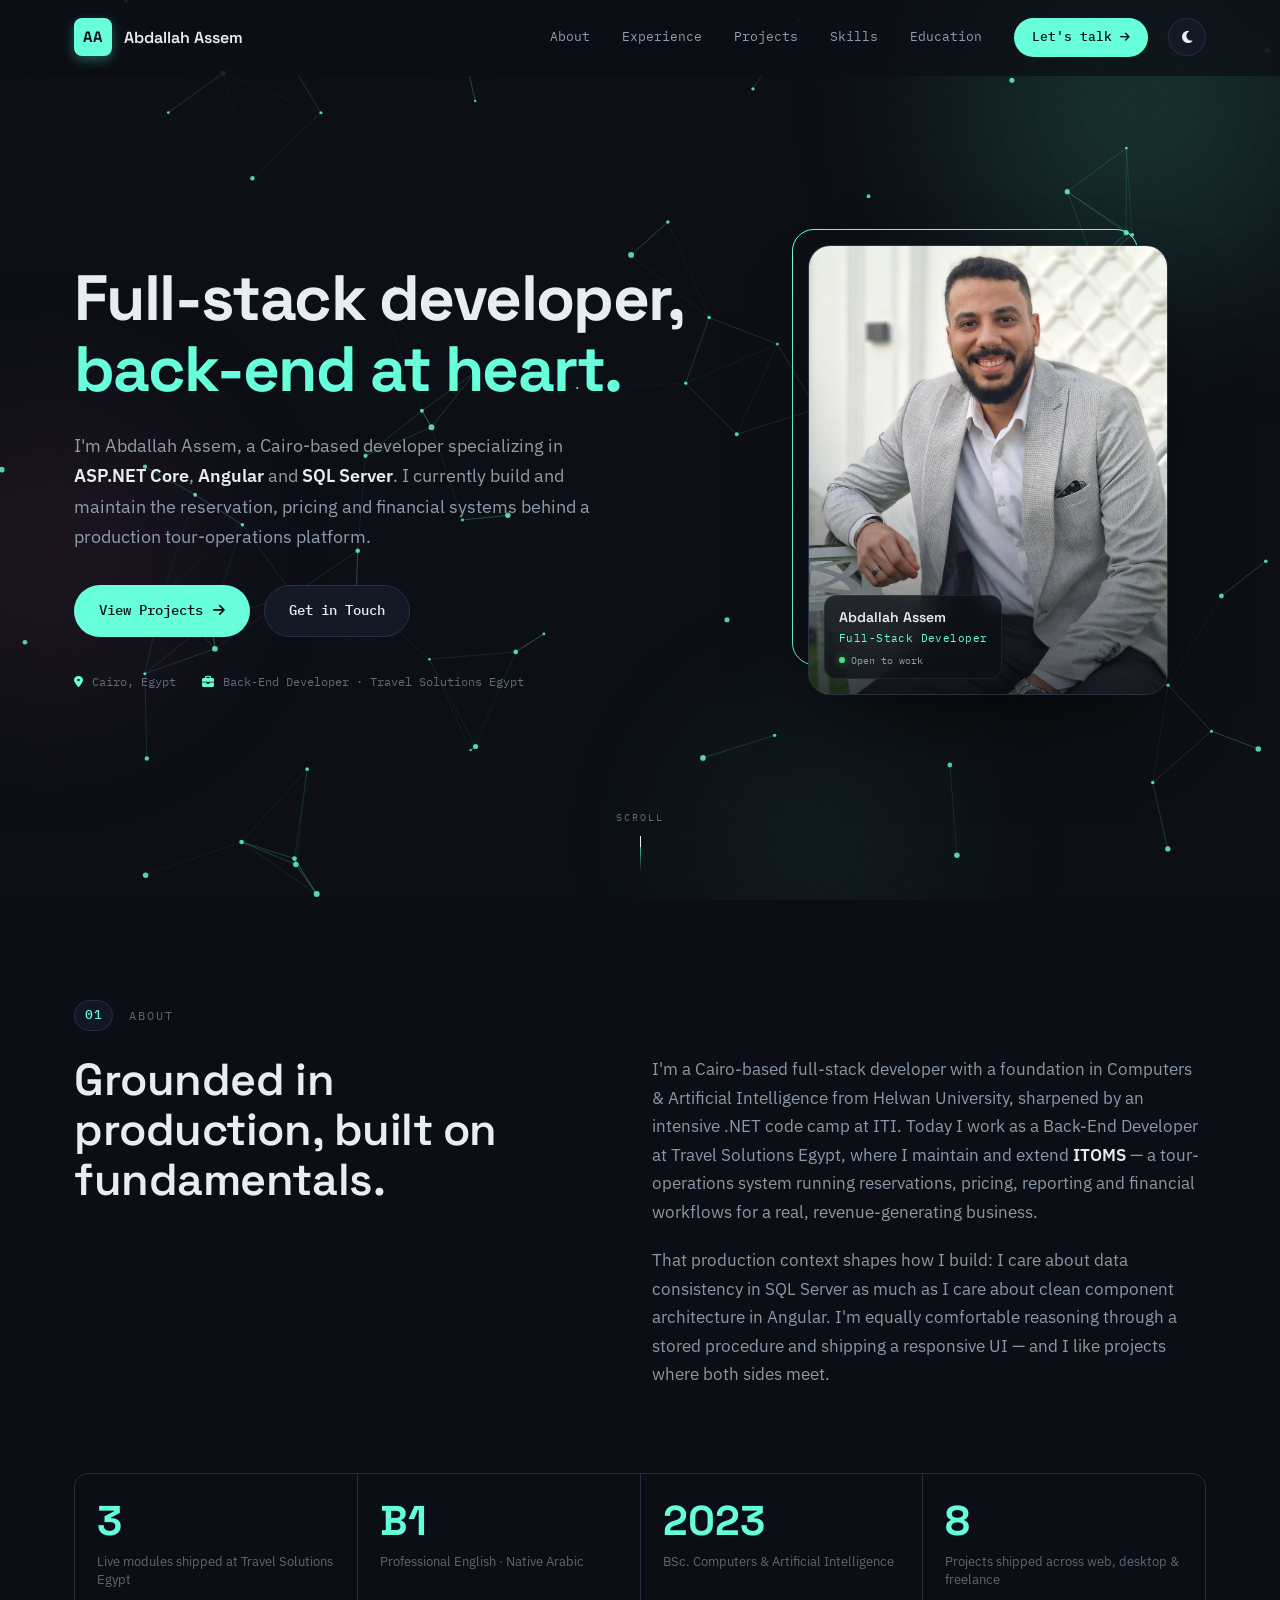
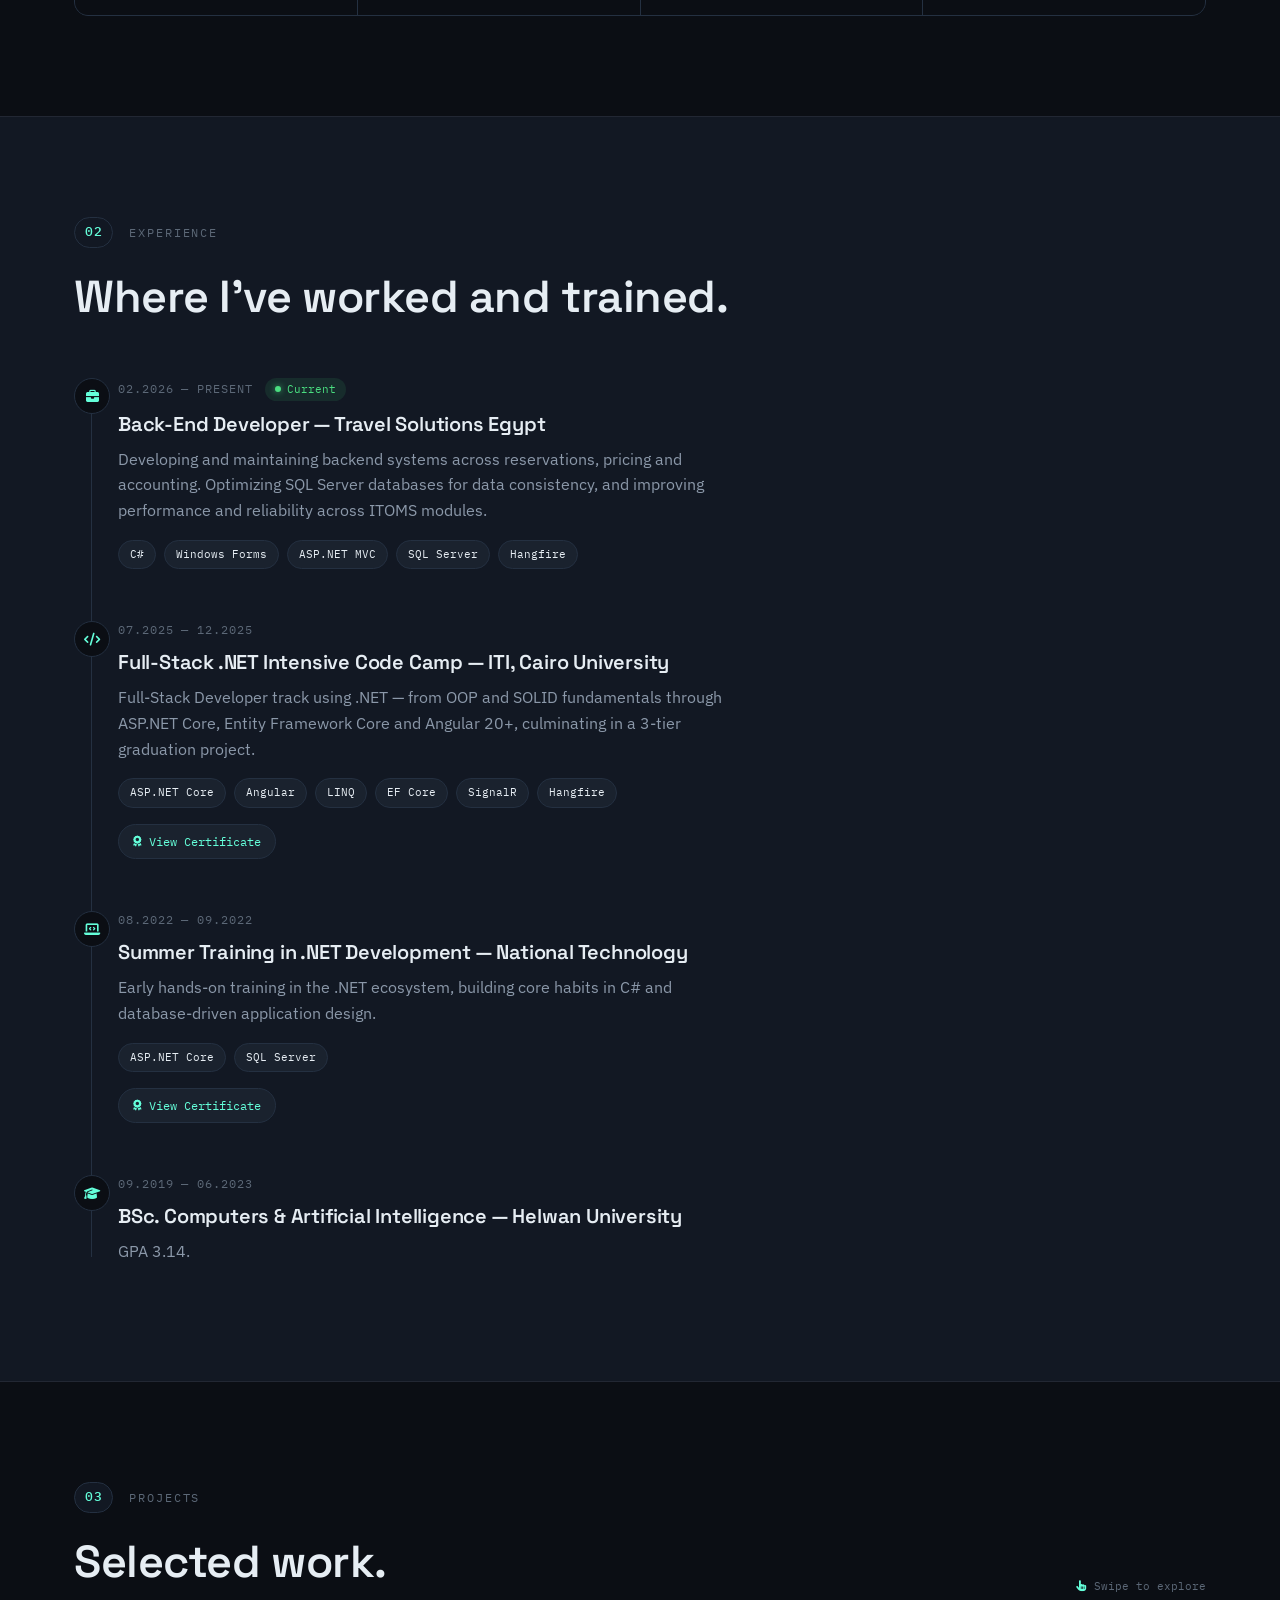
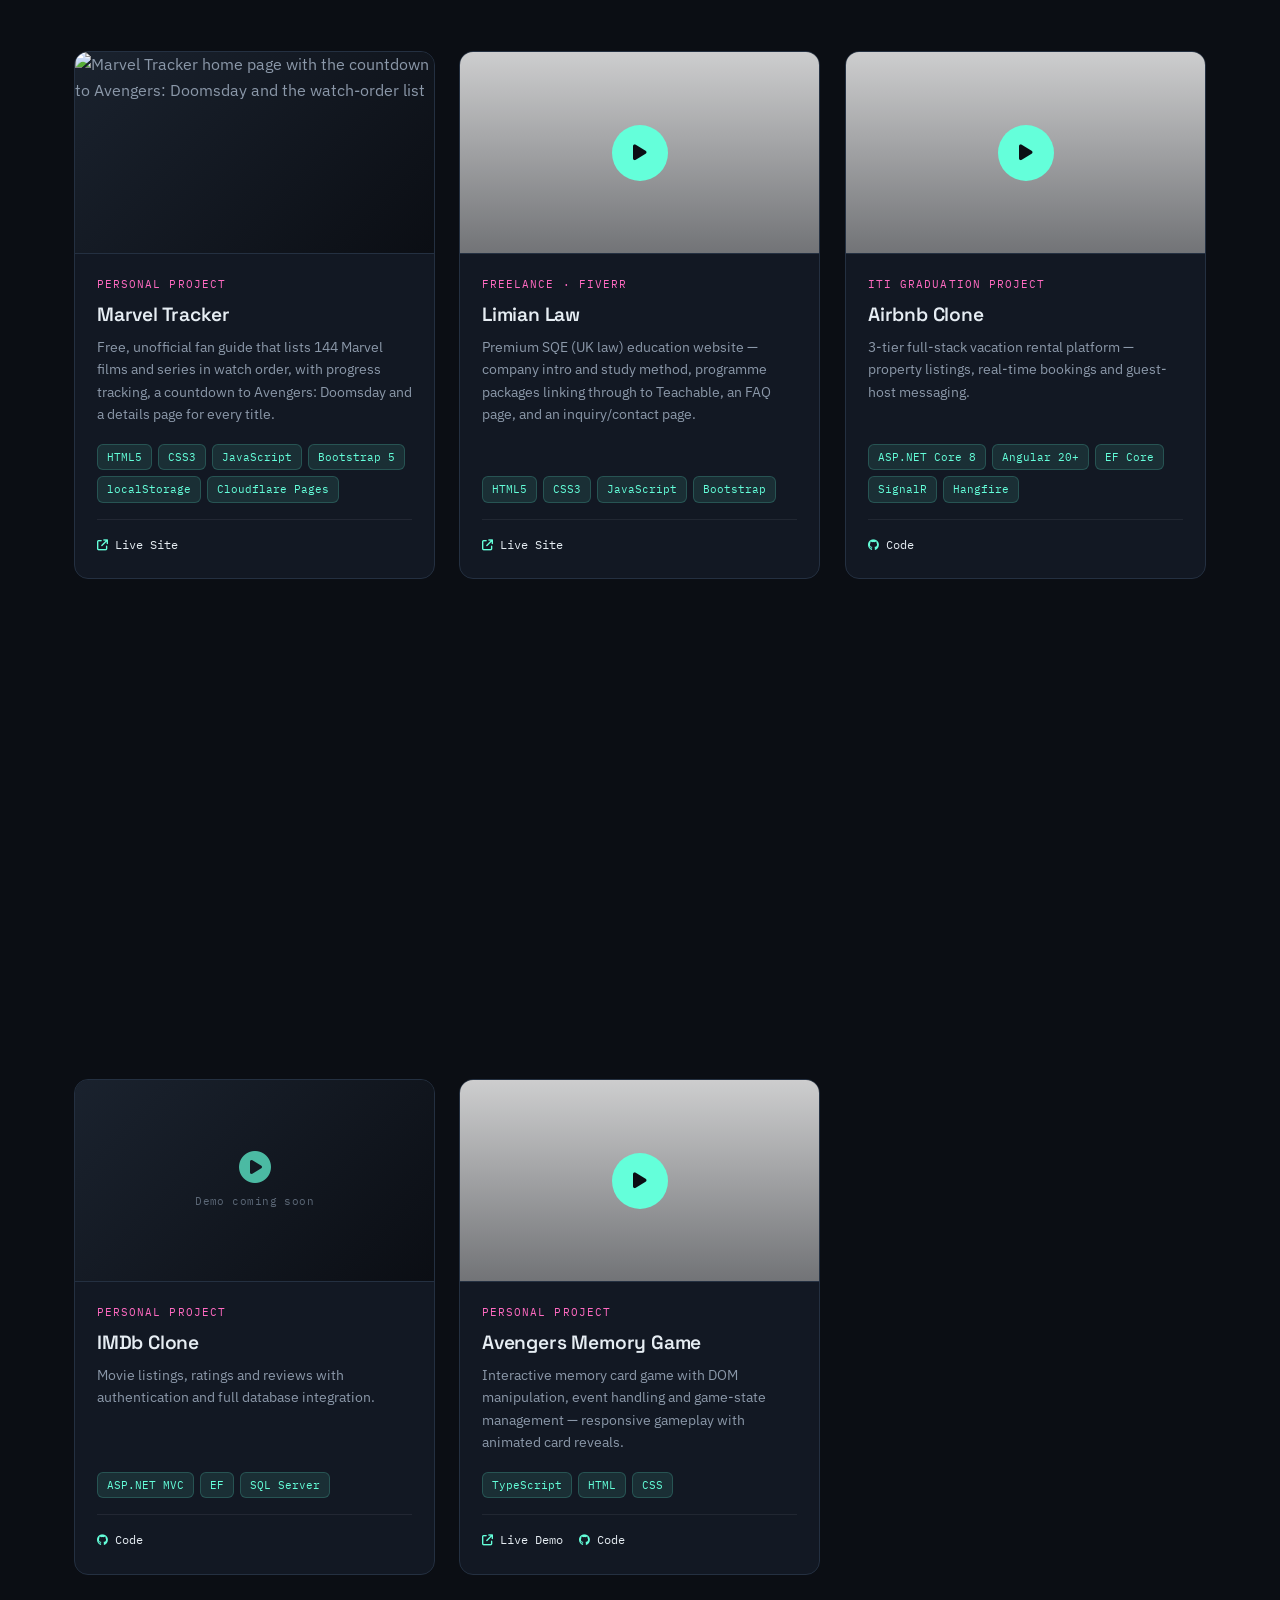
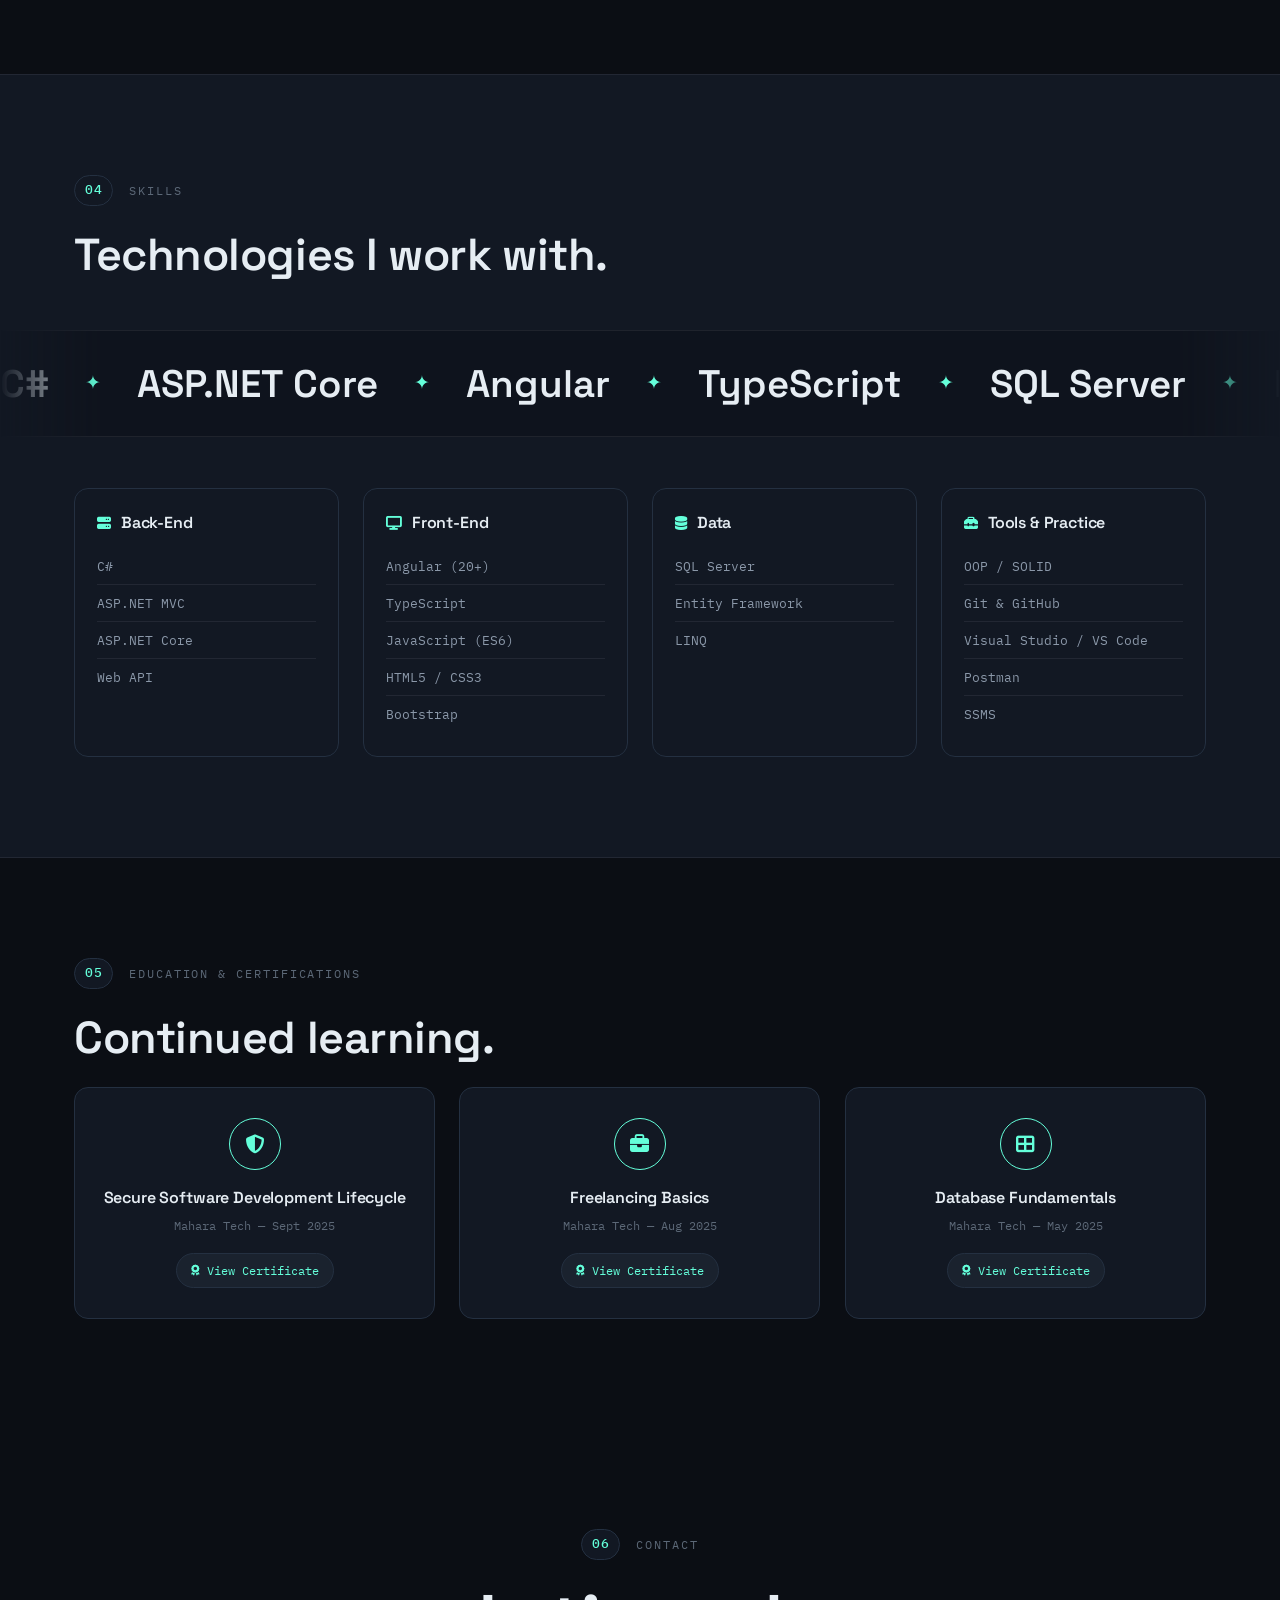
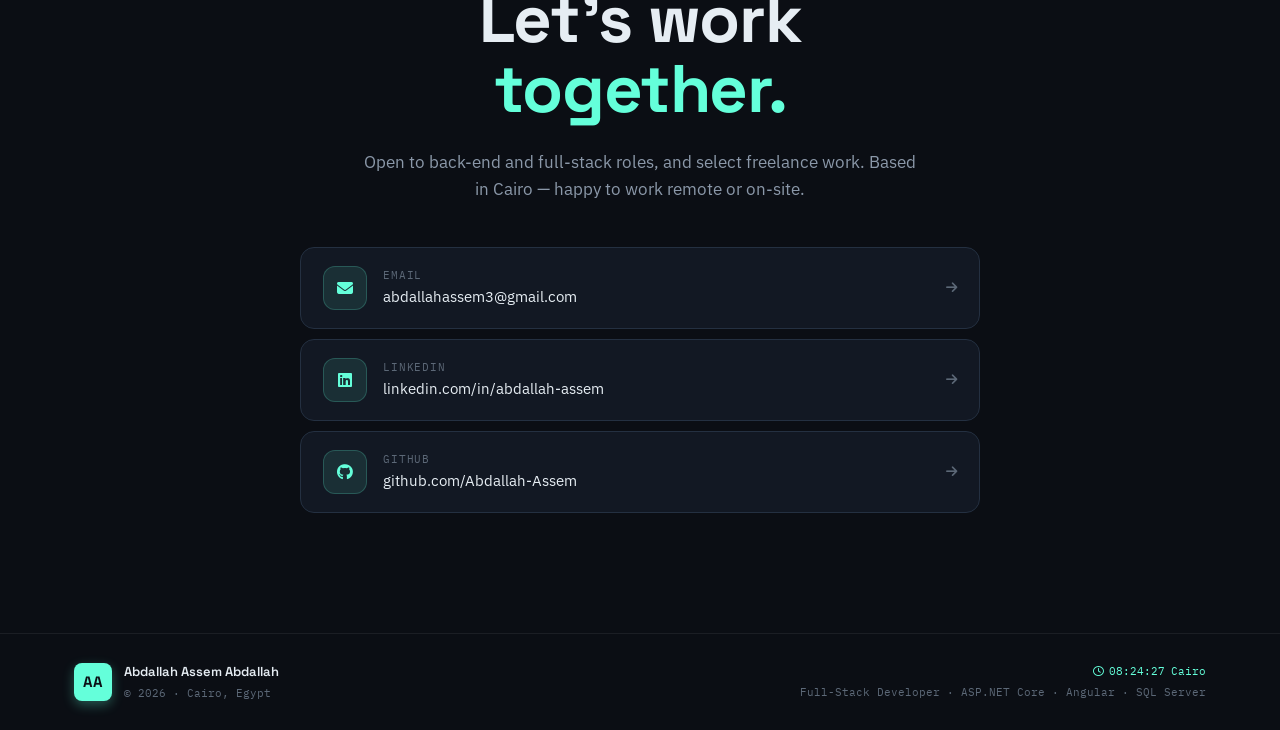
==== commit f81c5ee4: "Add Marvel Tracker project to index.html Added a new project card for 'Marvel Tracker' with details " ====
--- a/index.html
+++ b/index.html
@@ -162,7 +162,7 @@
           <span class="stat-label">BSc. Computers &amp; Artificial Intelligence</span>
         </div>
         <div class="stat-block">
-          <span class="stat-num" data-count="7">7</span>
+          <span class="stat-num" data-count="8">8</span>
           <span class="stat-label">Projects shipped across web, desktop &amp; freelance</span>
         </div>
       </div>
@@ -274,7 +274,22 @@
       </div>
 
       <div class="projects-track" id="projectsTrack">
-
+      <article class="proj-card" data-reveal>
+        <div class="proj-media">
+          <img src="sources/MarvelTrackerBanner.jpg" alt="Marvel Tracker home page with the countdown to Avengers: Doomsday and the watch-order list" class="proj-media-banner">
+        </div>
+        <div class="proj-body">
+          <div class="proj-kicker">Personal Project</div>
+          <h3 class="proj-title">Marvel Tracker</h3>
+          <p class="proj-desc">Free, unofficial fan guide that lists 144 Marvel films and series in watch order, with progress tracking, a countdown to Avengers: Doomsday and a details page for every title.</p>
+          <div class="proj-stack">
+            <span>HTML5</span><span>CSS3</span><span>JavaScript</span><span>Bootstrap 5</span><span>localStorage</span><span>Cloudflare Pages</span>
+          </div>
+          <div class="proj-links">
+            <a href="https://marveltracker.pages.dev" target="_blank" rel="noopener"><i class="fa-solid fa-arrow-up-right-from-square"></i> Live Site</a>
+          </div>
+        </div>
+        </article>
         <article class="proj-card" data-reveal>
           <div class="proj-media" data-yt-id="RkNnOeorScQ">
             <div class="proj-media-placeholder">
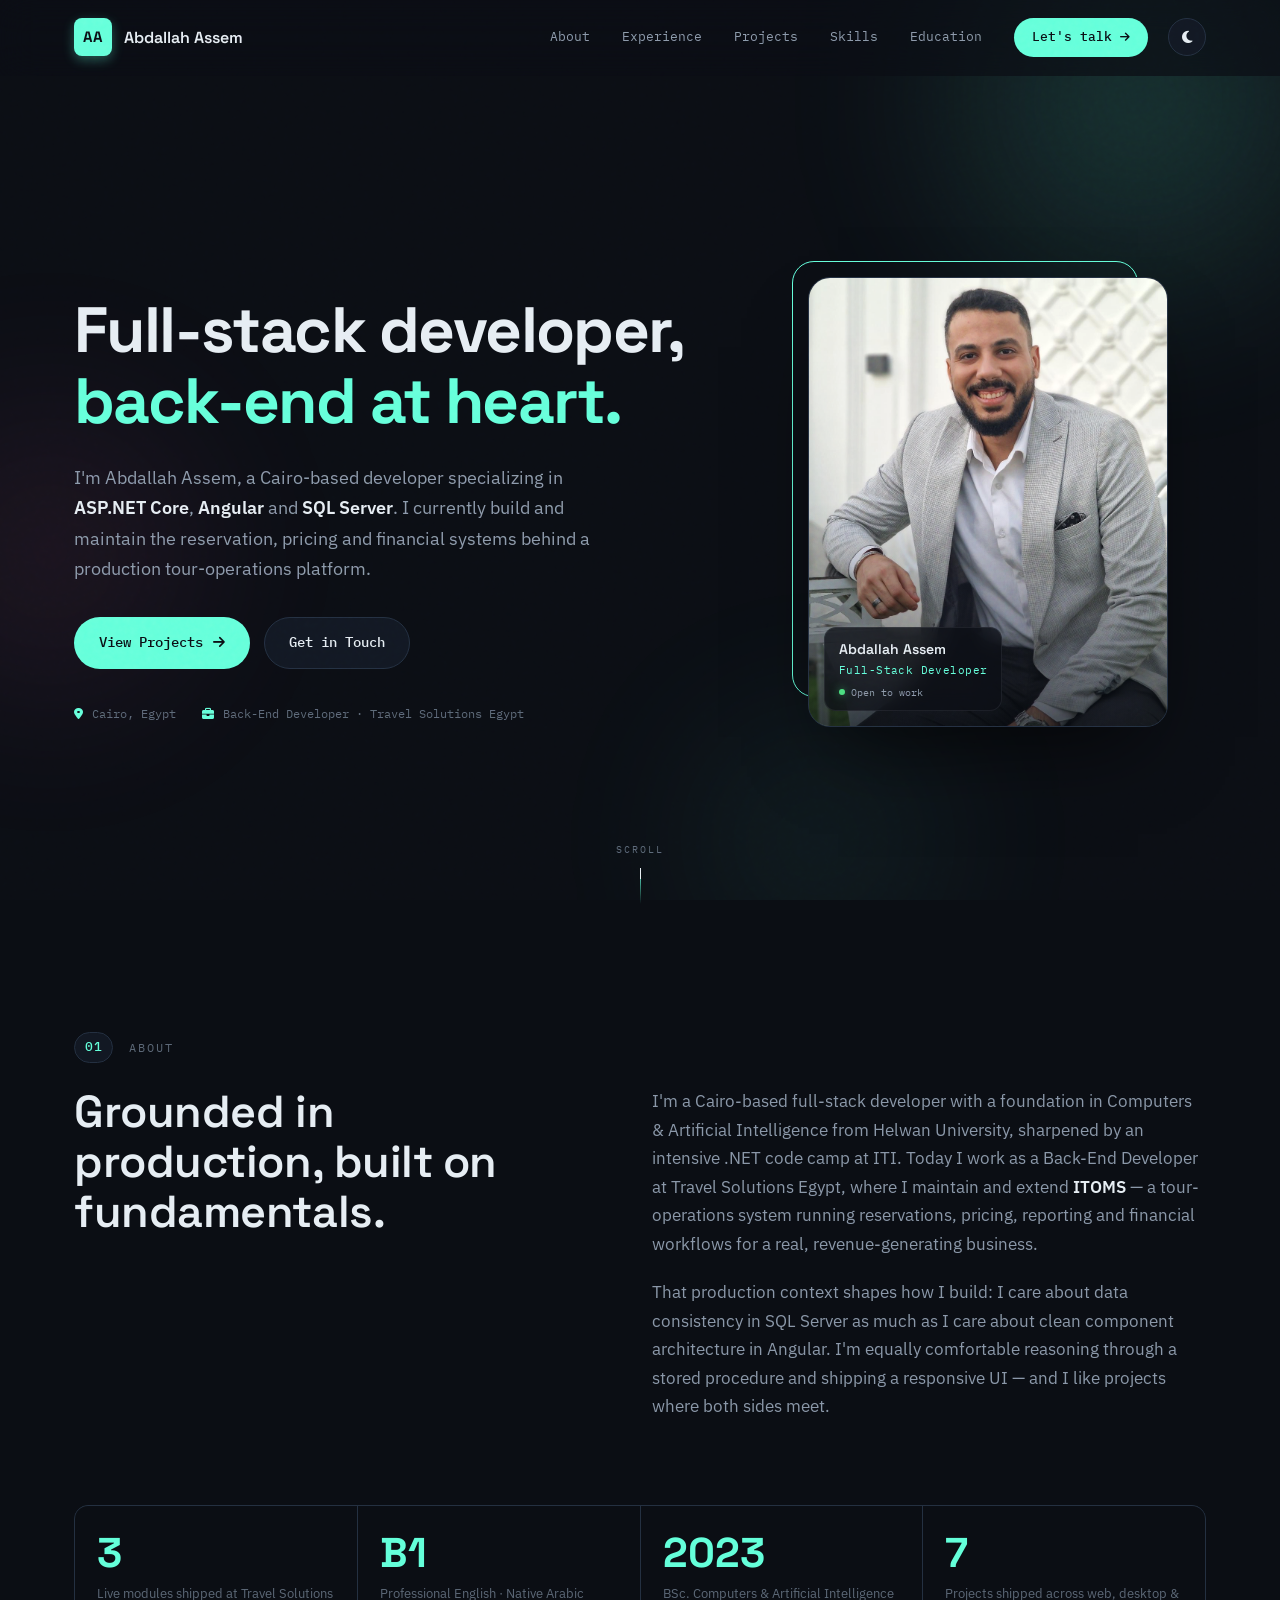
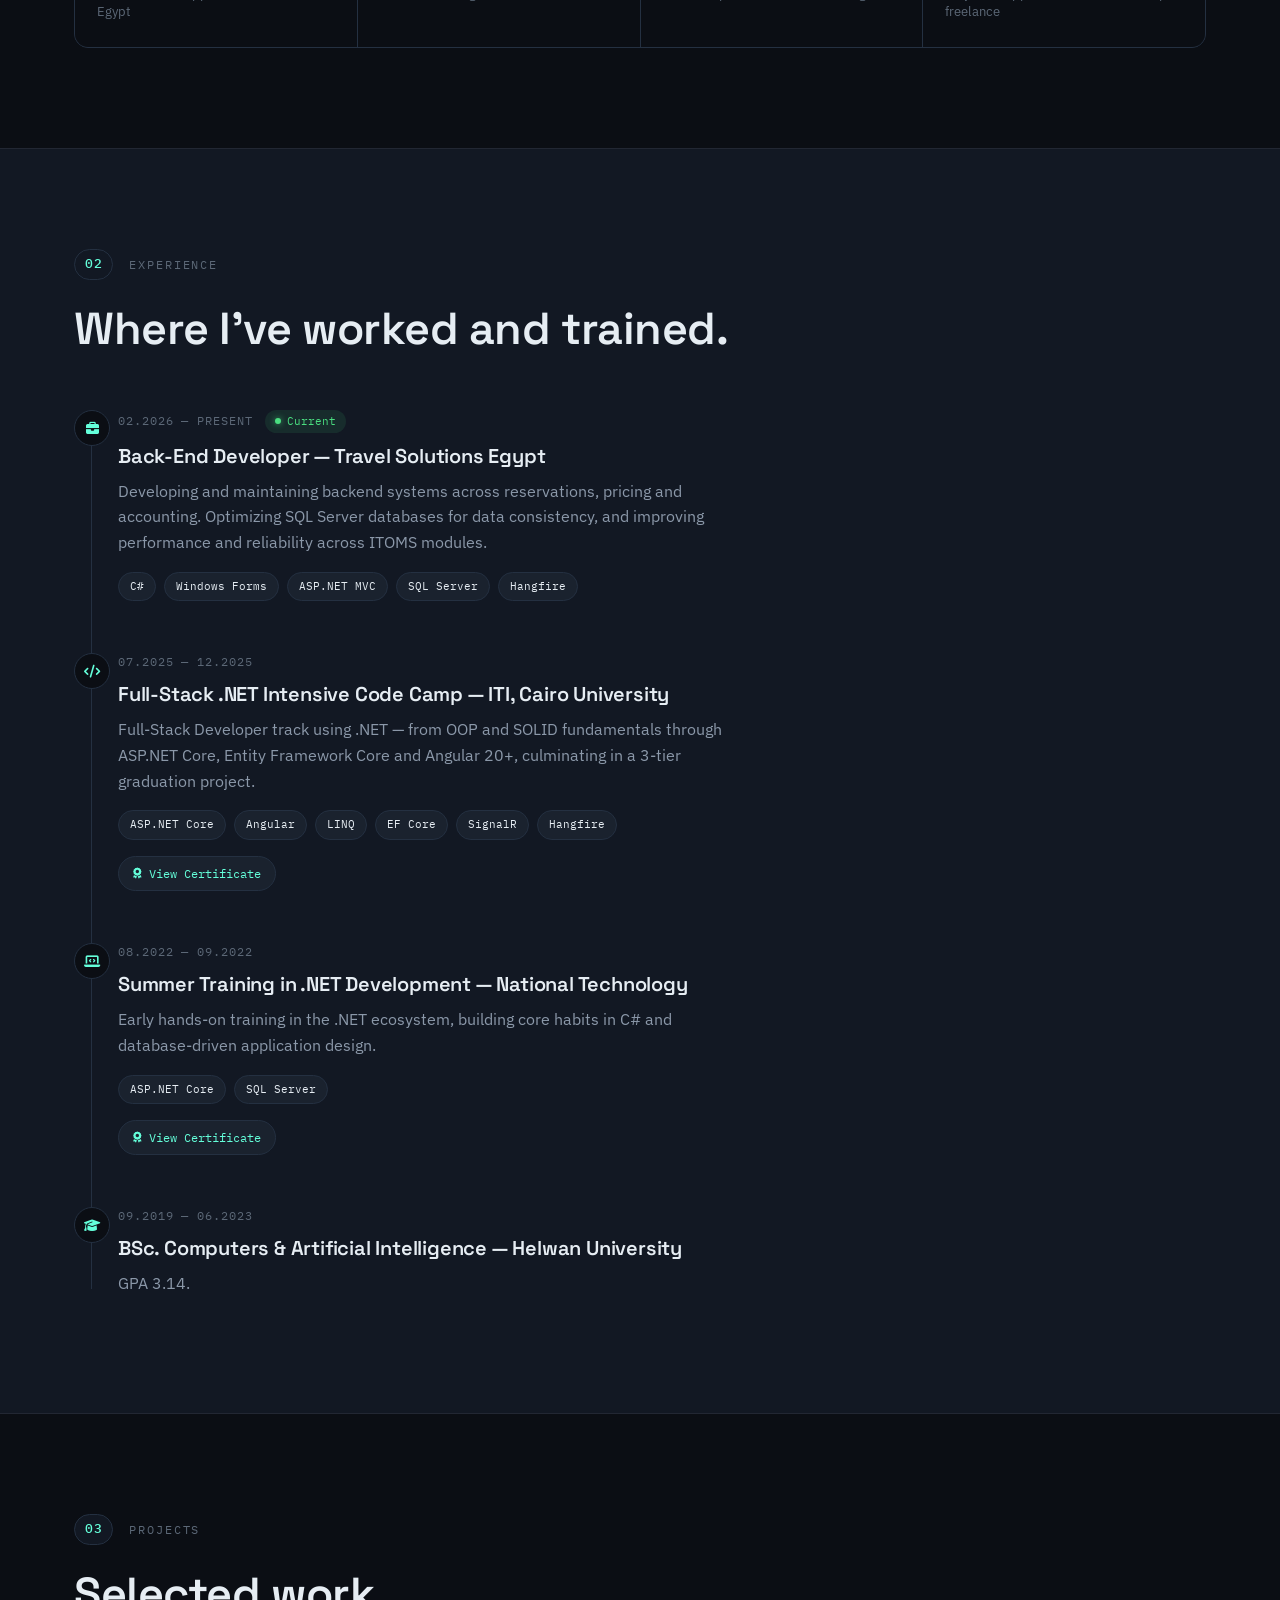
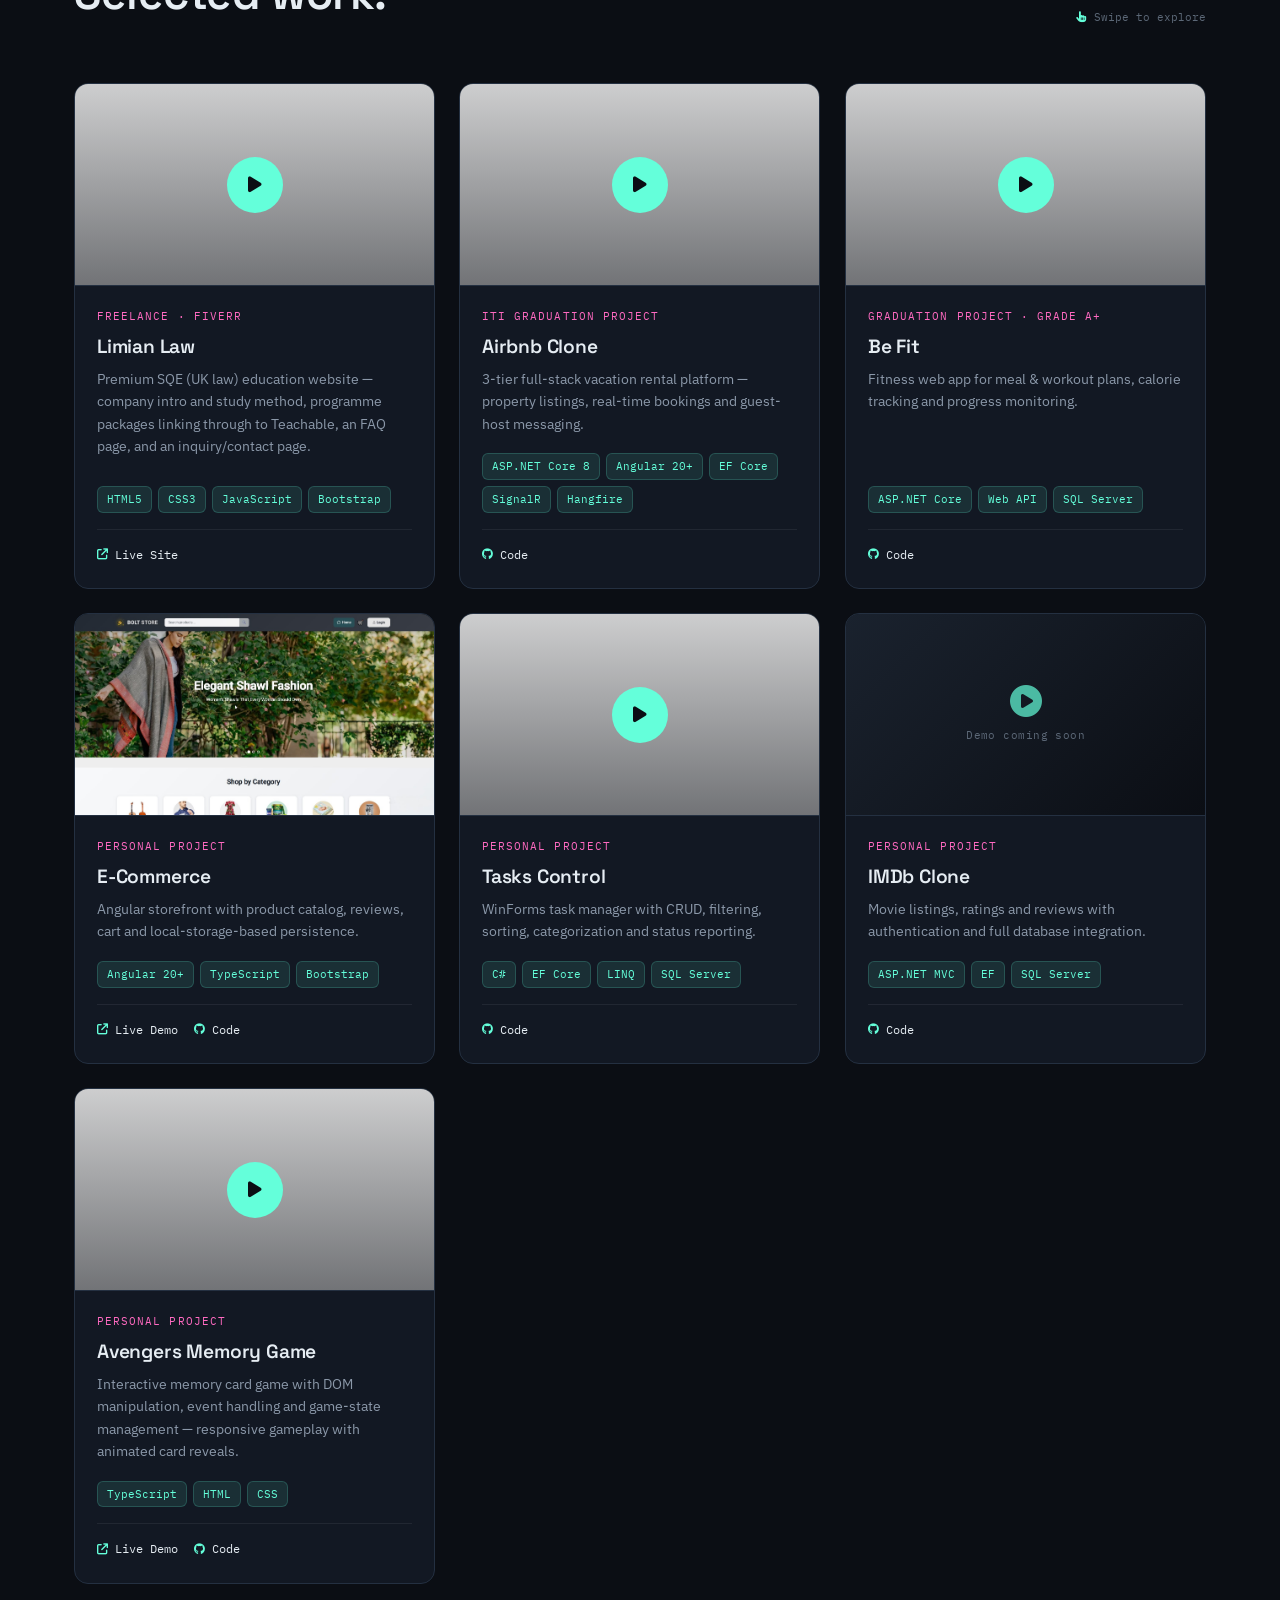
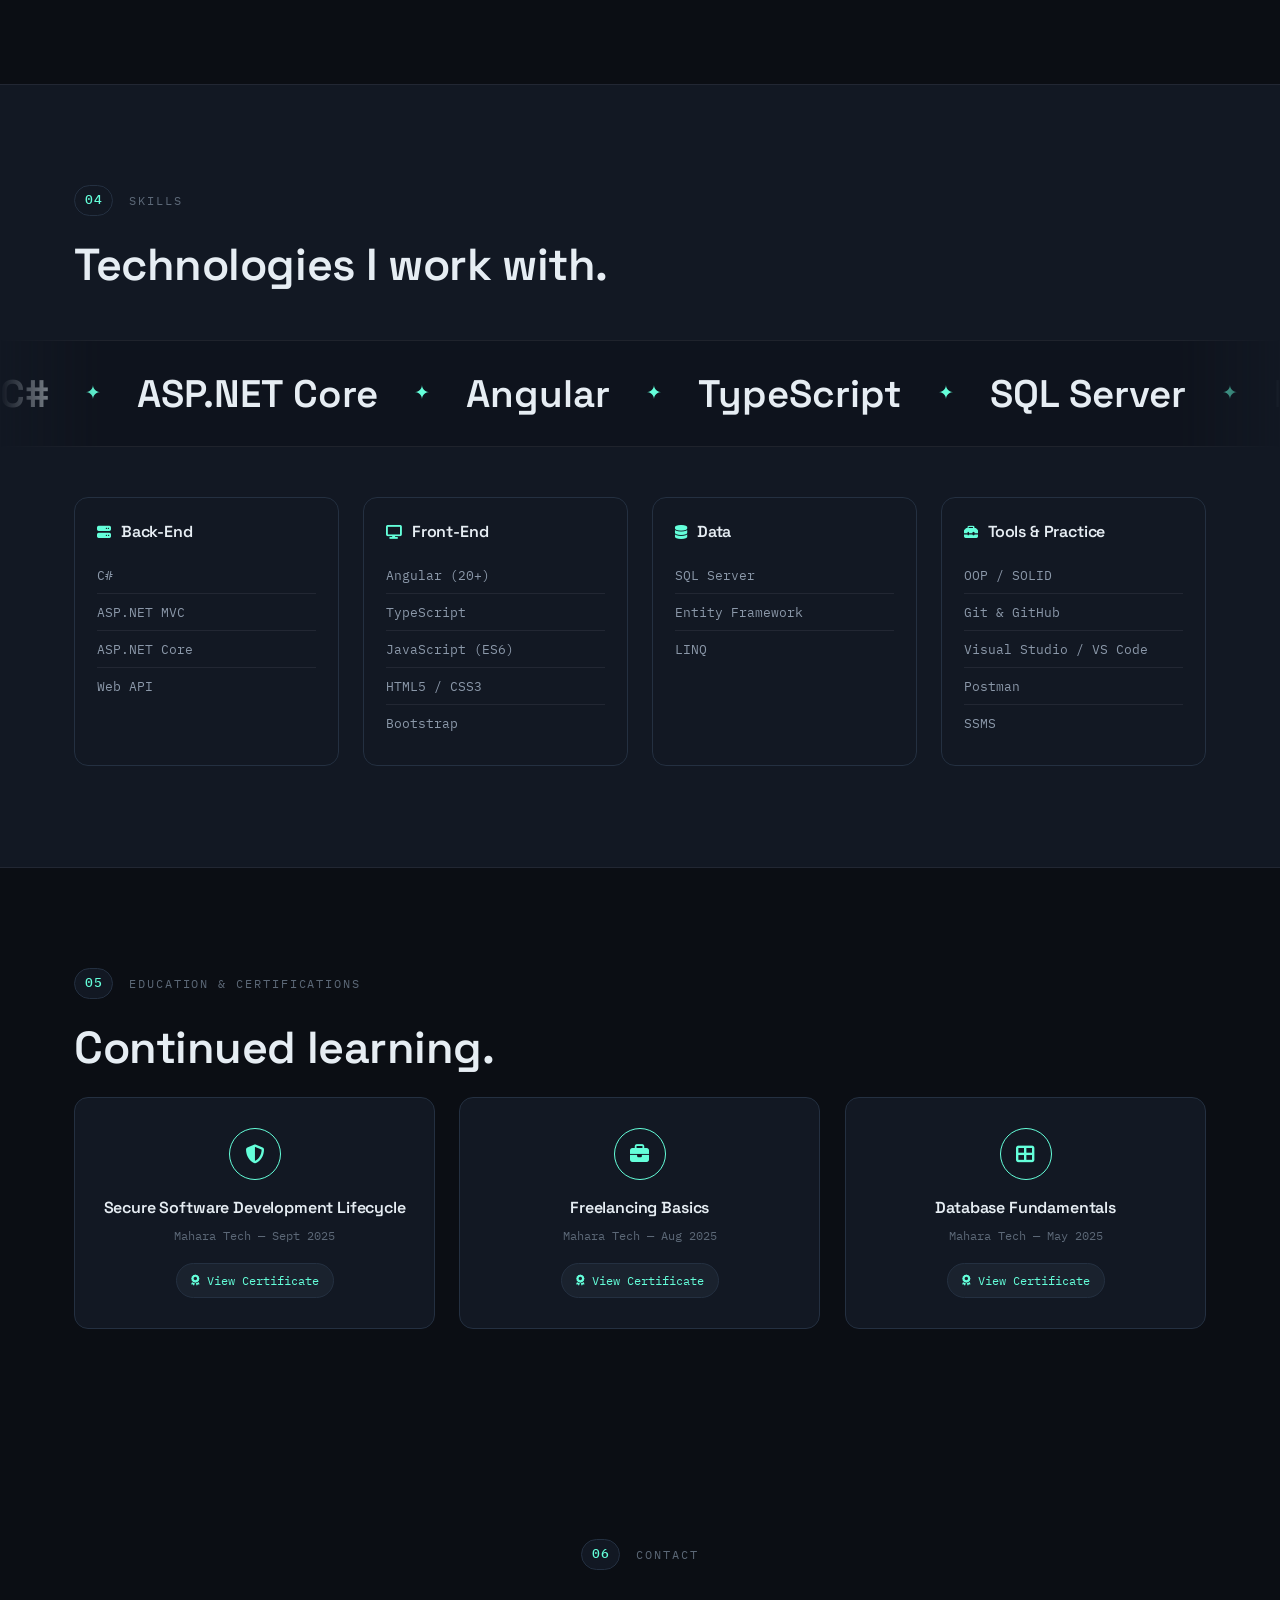
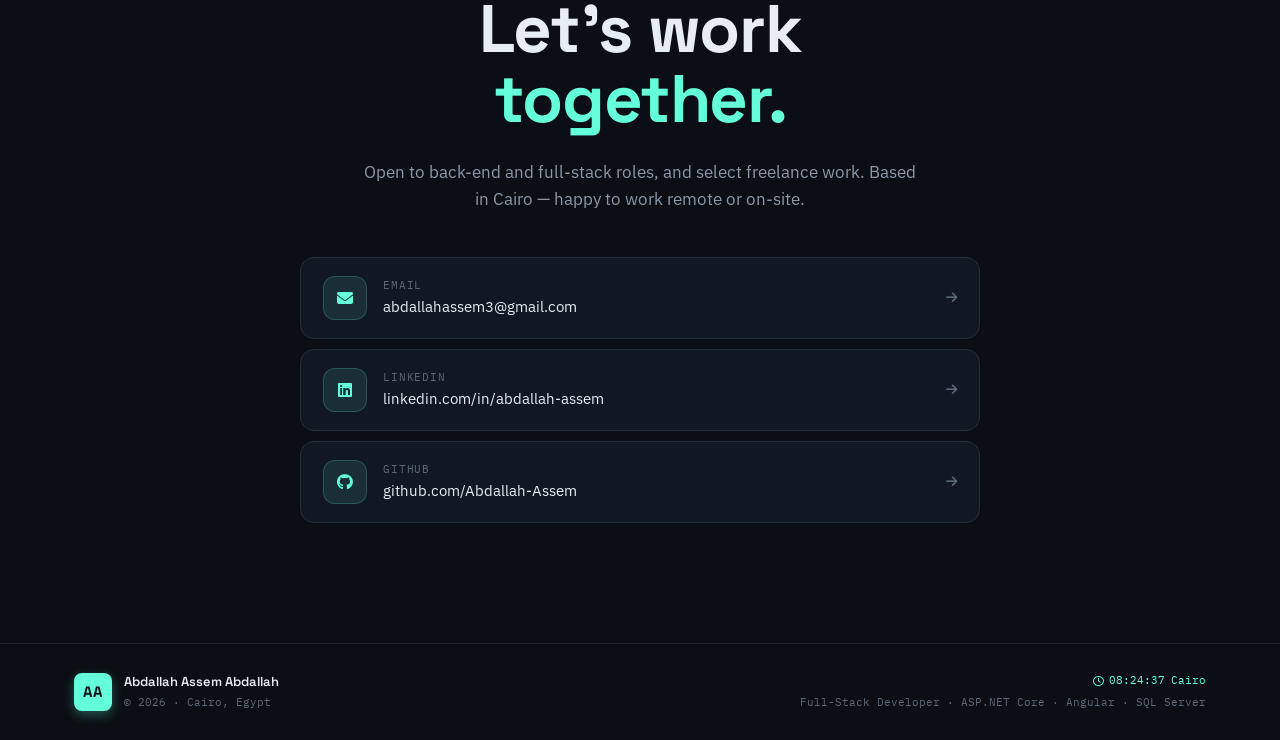
==== commit 6fdb728c: "Add code-lines background and update sections" ====
--- a/index.html
+++ b/index.html
@@ -28,8 +28,12 @@
 <!-- Scroll progress -->
 <div class="scroll-progress" id="scrollProgress"></div>
 
-<!-- Interactive Particle Background Canvas -->
-<canvas id="bgCanvas" class="bg-canvas"></canvas>
+<!-- Code-lines background (highlights around the cursor) -->
+<div class="code-bg" id="codeBg" aria-hidden="true">
+  <pre class="code-layer code-base" id="codeBase"></pre>
+  <div class="code-hl-line" id="codeHlLine"></div>
+  <pre class="code-layer code-glow" id="codeGlow"></pre>
+</div>
 
 <!-- Grain -->
 <div class="grain" aria-hidden="true"></div>
@@ -67,7 +71,7 @@
 <!-- ===== HERO ===== -->
 <header class="hero" id="top">
   <div class="container hero-container">
-    <div class="hero-text">
+    <div class="hero-text text-box" data-file="hero.cs">
       <h1 class="hero-title">
         <span class="line"><span class="word">Full-stack</span> <span class="word">developer,</span></span>
         <span class="line"><span class="word accent">back-end</span> <span class="word accent">at</span> <span class="word accent">heart.</span></span>
@@ -122,6 +126,7 @@
   <!-- ===== ABOUT ===== -->
   <section class="section" id="about">
     <div class="container">
+      <div class="text-box" data-file="about.cs" data-reveal>
       <div class="section-head" data-reveal>
         <span class="section-num">01</span>
         <span class="section-eyebrow">About</span>
@@ -147,6 +152,7 @@
           </p>
         </div>
       </div>
+      </div>
 
       <div class="about-stats" data-reveal>
         <div class="stat-block">
@@ -162,7 +168,7 @@
           <span class="stat-label">BSc. Computers &amp; Artificial Intelligence</span>
         </div>
         <div class="stat-block">
-          <span class="stat-num" data-count="8">8</span>
+          <span class="stat-num" data-count="7">7</span>
           <span class="stat-label">Projects shipped across web, desktop &amp; freelance</span>
         </div>
       </div>
@@ -172,11 +178,13 @@
   <!-- ===== EXPERIENCE ===== -->
   <section class="section section-alt" id="experience">
     <div class="container">
+      <div class="text-box text-box-head" data-reveal>
       <div class="section-head" data-reveal>
         <span class="section-num">02</span>
         <span class="section-eyebrow">Experience</span>
       </div>
       <h2 class="section-title" data-reveal>Where I've worked and trained.</h2>
+      </div>
 
       <div class="timeline">
         <div class="timeline-line" aria-hidden="true"></div>
@@ -262,6 +270,7 @@
   <!-- ===== PROJECTS ===== -->
   <section class="section" id="projects">
     <div class="container">
+      <div class="text-box text-box-head" data-reveal>
       <div class="section-head" data-reveal>
         <span class="section-num">03</span>
         <span class="section-eyebrow">Projects</span>
@@ -272,24 +281,10 @@
           <i class="fa-solid fa-hand-pointer"></i> Swipe to explore
         </p>
       </div>
+      </div>
 
       <div class="projects-track" id="projectsTrack">
-      <article class="proj-card" data-reveal>
-        <div class="proj-media">
-          <img src="sources/MarvelTrackerBanner.jpg" alt="Marvel Tracker home page with the countdown to Avengers: Doomsday and the watch-order list" class="proj-media-banner">
-        </div>
-        <div class="proj-body">
-          <div class="proj-kicker">Personal Project</div>
-          <h3 class="proj-title">Marvel Tracker</h3>
-          <p class="proj-desc">Free, unofficial fan guide that lists 144 Marvel films and series in watch order, with progress tracking, a countdown to Avengers: Doomsday and a details page for every title.</p>
-          <div class="proj-stack">
-            <span>HTML5</span><span>CSS3</span><span>JavaScript</span><span>Bootstrap 5</span><span>localStorage</span><span>Cloudflare Pages</span>
-          </div>
-          <div class="proj-links">
-            <a href="https://marveltracker.pages.dev" target="_blank" rel="noopener"><i class="fa-solid fa-arrow-up-right-from-square"></i> Live Site</a>
-          </div>
-        </div>
-        </article>
+
         <article class="proj-card" data-reveal>
           <div class="proj-media" data-yt-id="RkNnOeorScQ">
             <div class="proj-media-placeholder">
@@ -436,11 +431,13 @@
   <!-- ===== SKILLS ===== -->
   <section class="section section-alt" id="skills">
     <div class="container">
+      <div class="text-box text-box-head" data-reveal>
       <div class="section-head" data-reveal>
         <span class="section-num">04</span>
         <span class="section-eyebrow">Skills</span>
       </div>
       <h2 class="section-title" data-reveal>Technologies I work with.</h2>
+      </div>
     </div>
 
     <!-- Marquee ticker -->
@@ -512,11 +509,13 @@
   <!-- ===== EDUCATION / CERTS ===== -->
   <section class="section" id="education">
     <div class="container">
+      <div class="text-box text-box-head" data-reveal>
       <div class="section-head" data-reveal>
         <span class="section-num">05</span>
         <span class="section-eyebrow">Education &amp; Certifications</span>
       </div>
       <h2 class="section-title" data-reveal>Continued learning.</h2>
+      </div>
 
       <div class="row g-3 g-md-4">
         <div class="col-md-4" data-reveal>
@@ -556,7 +555,7 @@
   <!-- ===== CONTACT ===== -->
   <section class="section contact-section" id="contact">
     <div class="container">
-      <div class="contact-inner" data-reveal>
+      <div class="contact-inner text-box" data-file="contact.cs" data-reveal>
         <div class="section-head section-head-center">
           <span class="section-num">06</span>
           <span class="section-eyebrow">Contact</span>
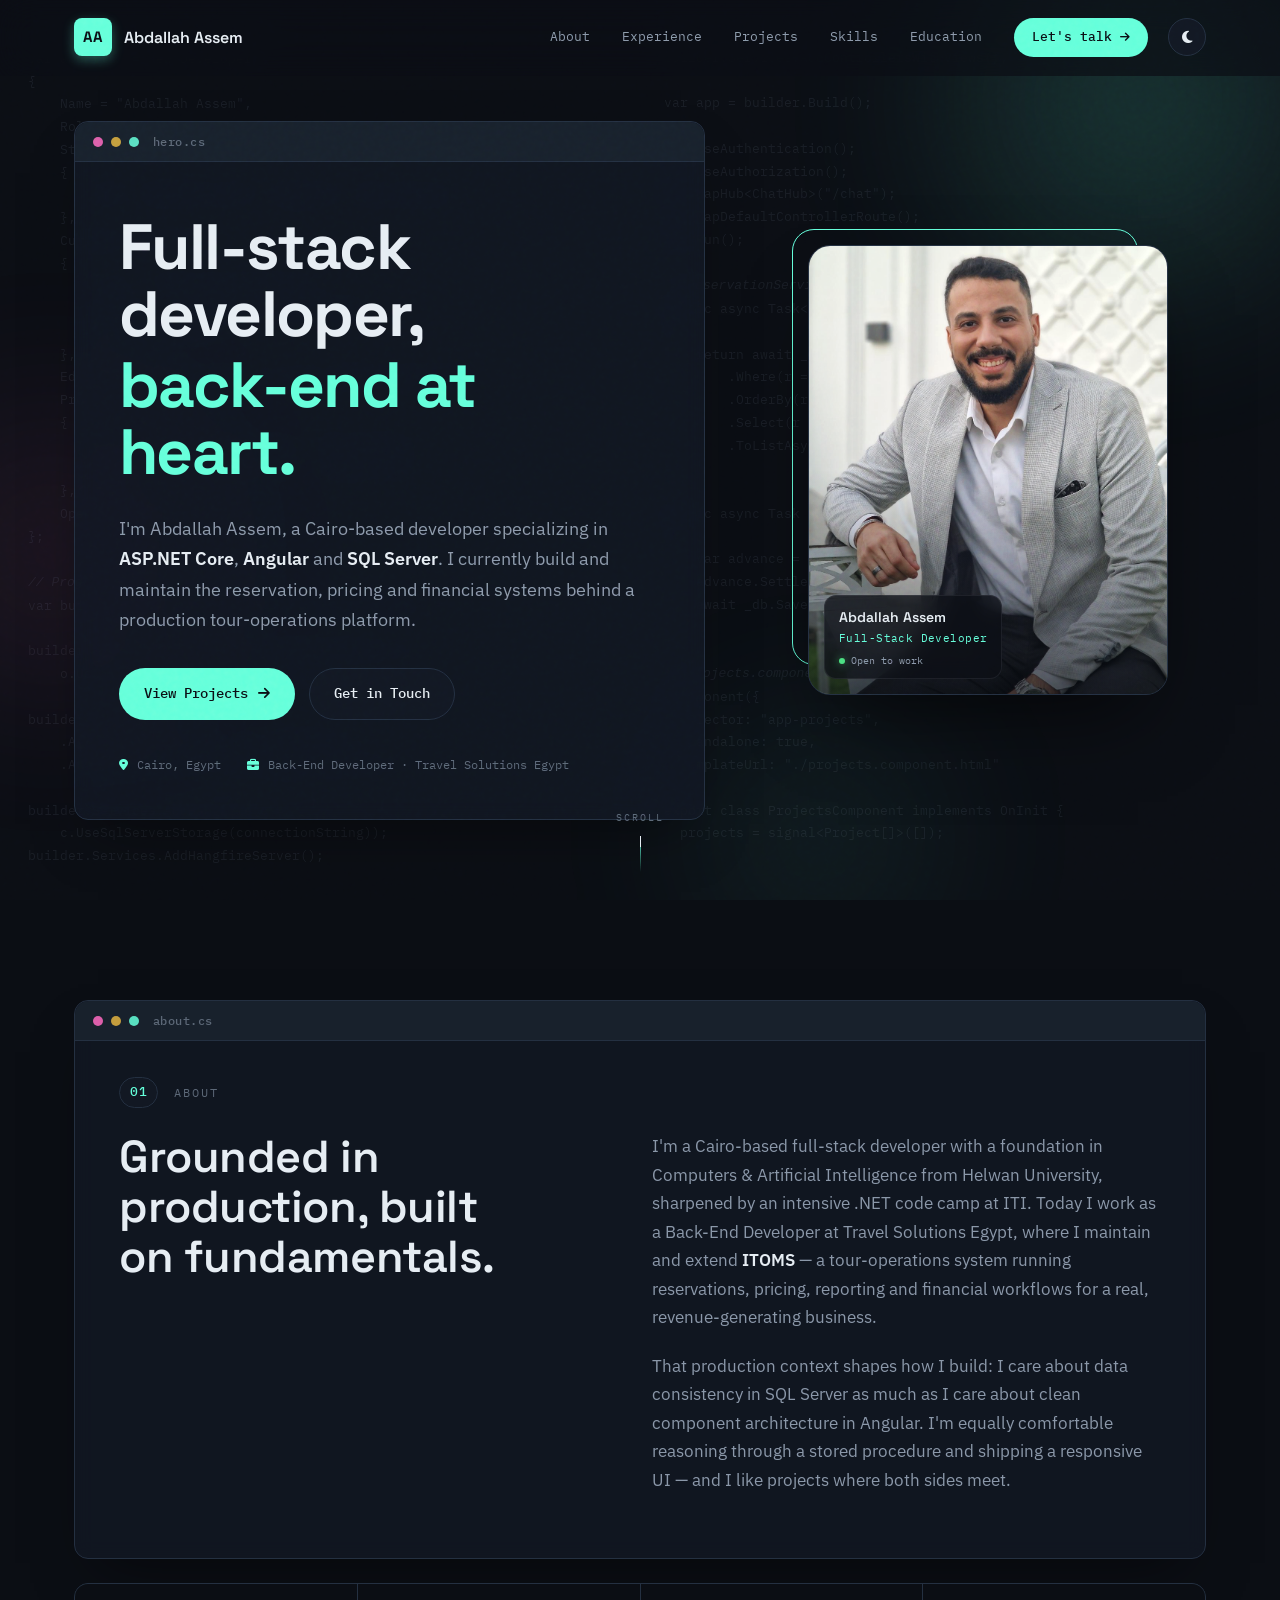
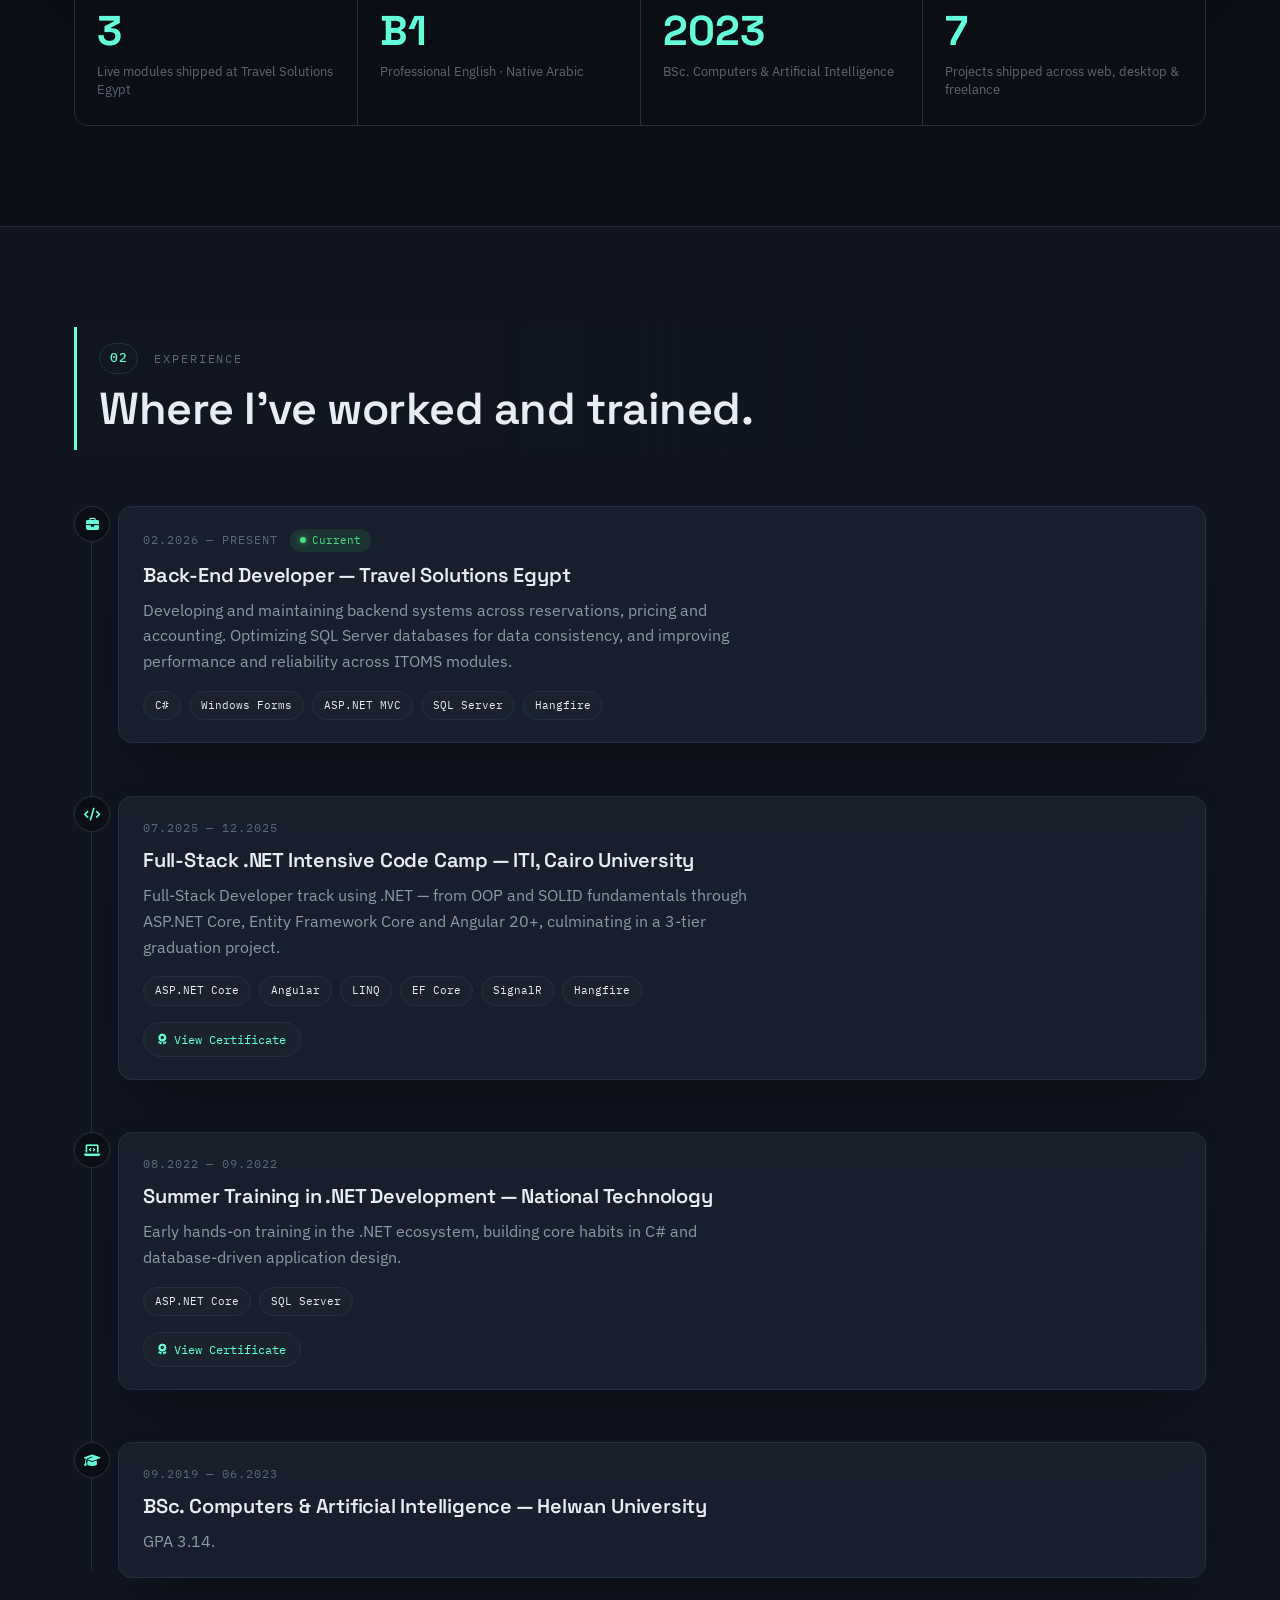
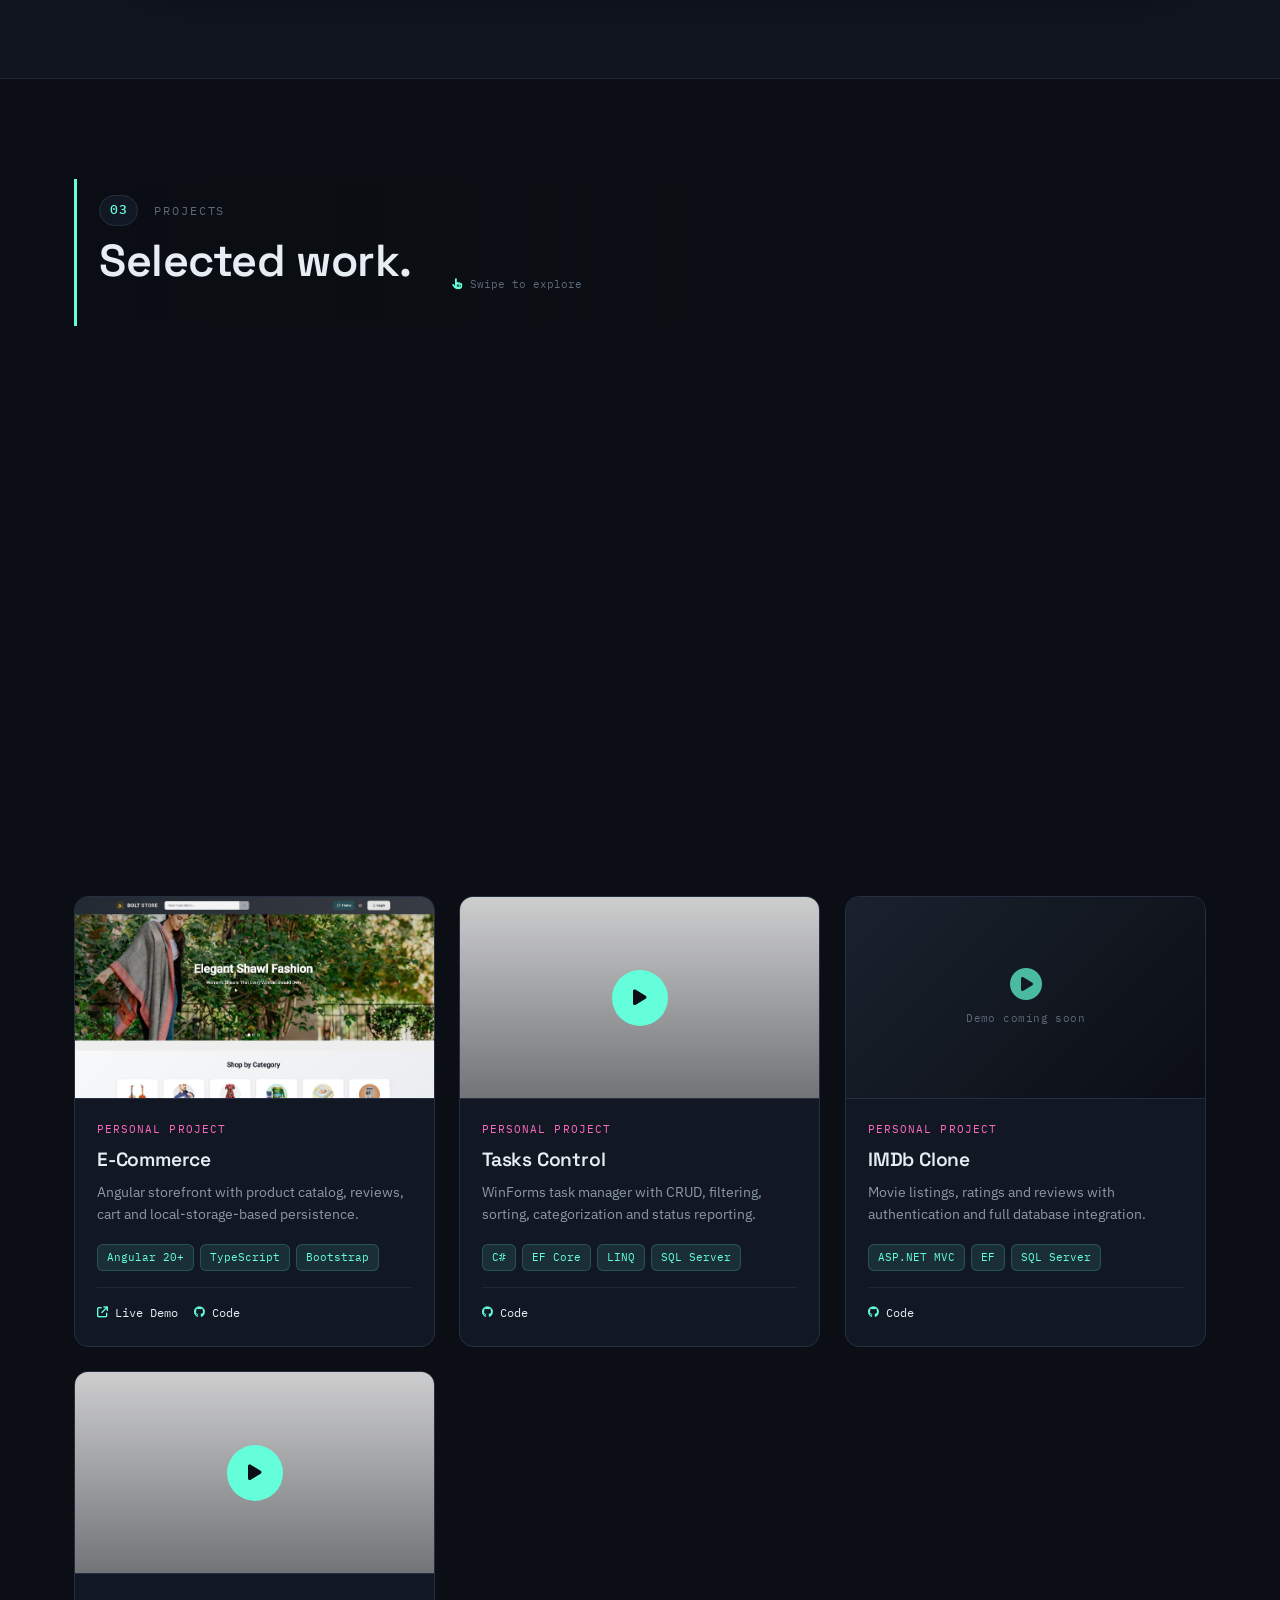
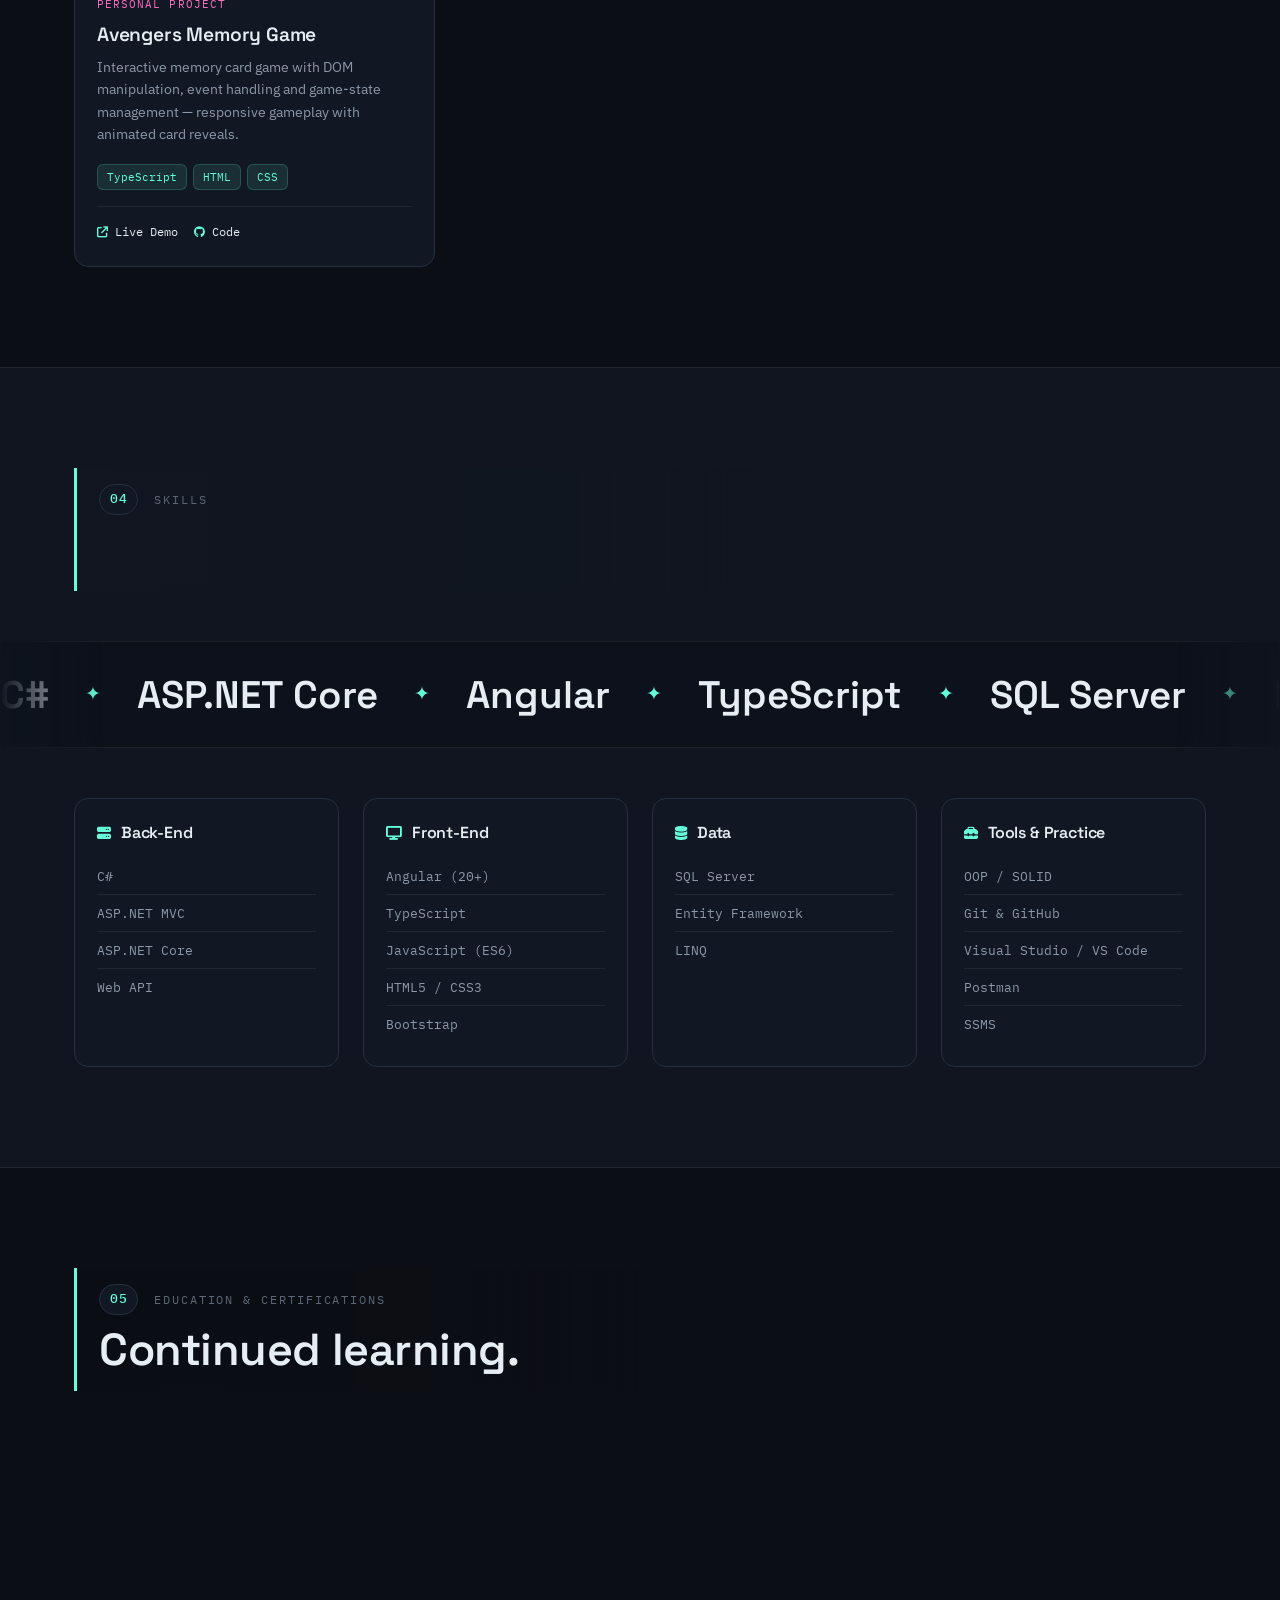
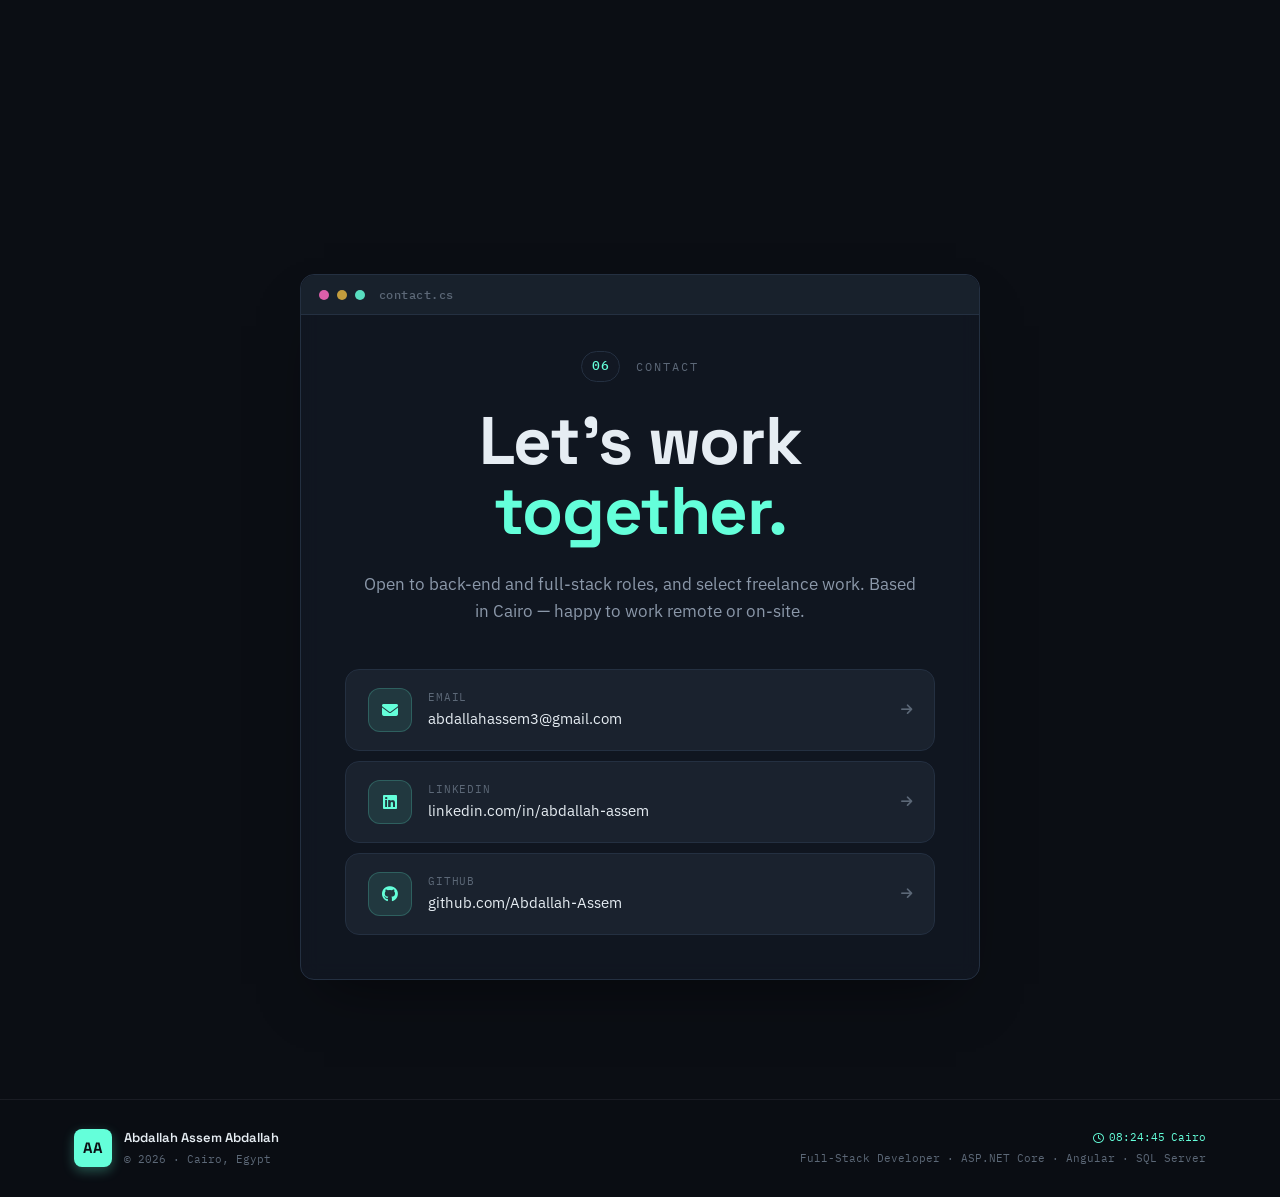
==== commit e7f65d18: "Add favicon link to index.html" ====
--- a/index.html
+++ b/index.html
@@ -13,7 +13,7 @@
     document.documentElement.setAttribute('data-theme', theme);
   })();
 </script>
-
+<link rel="icon" type="image/png" sizes="32x32" href="sources/favicon.png">
 <link rel="preconnect" href="https://fonts.googleapis.com">
 <link rel="preconnect" href="https://fonts.gstatic.com" crossorigin>
 <link href="https://fonts.googleapis.com/css2?family=Space+Grotesk:wght@400;500;600;700&family=IBM+Plex+Sans:wght@400;500;600&family=IBM+Plex+Mono:wght@400;500;600&display=swap" rel="stylesheet">
--- a/css/style.css
+++ b/css/style.css
@@ -98,10 +98,57 @@
 /* =========================================================
    BACKGROUND FX
    ========================================================= */
-.bg-canvas {
-  position: fixed; top: 0; left: 0;
-  width: 100%; height: 100%;
-  z-index: 0; pointer-events: none;
+/* ---- Code-lines background ---- */
+.code-bg {
+  position: fixed; inset: 0; z-index: 0;
+  pointer-events: none; overflow: hidden;
+  --cx: -999px; --cy: -999px; --hl-y: -999px;
+}
+.code-layer {
+  position: absolute; inset: 0; margin: 0;
+  padding: 24px 28px;
+  font: 400 13px/1.75 var(--font-mono);
+  white-space: pre; overflow: hidden;
+  column-width: 560px; column-gap: 48px; column-fill: auto;
+  background: none; border: 0; border-radius: 0;
+  -webkit-user-select: none; user-select: none;
+}
+/* dim base layer: always visible */
+.code-base { color: var(--ink-dim); opacity: 0.17; }
+.code-base span { color: inherit; }
+[data-theme="light"] .code-base { opacity: 0.26; }
+
+/* bright layer: syntax-coloured, only visible inside a soft circle around the cursor */
+.code-glow {
+  opacity: 0; transition: opacity 0.35s var(--ease-soft);
+  -webkit-mask-image: radial-gradient(circle 200px at var(--cx) var(--cy), #000 0%, rgba(0,0,0,0.55) 45%, transparent 100%);
+          mask-image: radial-gradient(circle 200px at var(--cx) var(--cy), #000 0%, rgba(0,0,0,0.55) 45%, transparent 100%);
+  color: var(--ink-mid);
+}
+.code-bg.is-active .code-glow { opacity: 0.8; }
+[data-theme="light"] .code-bg.is-active .code-glow { opacity: 0.95; }
+.tk-k { color: var(--accent-2); }
+.tk-s { color: var(--accent); }
+.tk-t { color: var(--ink-hi); }
+.tk-n { color: var(--accent-2); }
+.tk-c { color: var(--ink-dim); font-style: italic; }
+
+/* editor-style "current line" band that snaps to the line under the cursor */
+.code-hl-line {
+  position: absolute; left: 0; right: 0; top: 0; height: 22px;
+  transform: translateY(var(--hl-y));
+  background: rgba(var(--accent-rgb), 0.07);
+  opacity: 0; transition: opacity 0.35s var(--ease-soft);
+  -webkit-mask-image: radial-gradient(ellipse 420px 100% at var(--cx) 50%, #000, transparent);
+          mask-image: radial-gradient(ellipse 420px 100% at var(--cx) 50%, #000, transparent);
+}
+.code-bg.is-active .code-hl-line { opacity: 1; }
+
+@media (max-width: 768px) {
+  .code-layer { font-size: 11px; padding: 18px 16px; }
+}
+@media (prefers-reduced-motion: reduce) {
+  .code-glow, .code-hl-line { transition: none; }
 }
 
 .grain {
@@ -512,6 +559,7 @@
 .section { padding: 100px 0; position: relative; z-index: 1; }
 .section-alt {
   background: var(--surface);
+  background: color-mix(in srgb, var(--surface) 80%, transparent);
   border-top: 1px solid var(--line-soft);
   border-bottom: 1px solid var(--line-soft);
 }
@@ -1118,3 +1166,131 @@
   .proj-card:hover { transform: none; }
   .proj-card:active { transform: scale(0.99); }
 }
+
+/* =========================================================
+   TEXT BOXES
+   Glass panels behind text so it never fights the code background.
+   Same look as the rest of the cards: surface colour, hairline border,
+   soft shadow, and a blur that smears the code behind the box.
+   ========================================================= */
+.text-box,
+.tl-content {
+  position: relative;
+  background: var(--surface);
+  background: color-mix(in srgb, var(--surface) 86%, transparent);
+  -webkit-backdrop-filter: blur(10px);
+          backdrop-filter: blur(10px);
+  border: 1px solid var(--line);
+  box-shadow: var(--shadow-card);
+}
+/* alternate sections are already tinted, so lift the box one step */
+.section-alt .text-box,
+.section-alt .tl-content {
+  background: var(--surface-2);
+  background: color-mix(in srgb, var(--surface-2) 88%, transparent);
+}
+
+.text-box {
+  border-radius: var(--r-lg);
+  padding: clamp(22px, 4vw, 44px);
+}
+.text-box > :last-child,
+.tl-content > :last-child { margin-bottom: 0; }
+
+/* compact box that hugs a section heading */
+.text-box-head {
+  width: fit-content; max-width: 100%;
+  margin-bottom: 40px;
+  padding: clamp(18px, 3.2vw, 30px) clamp(20px, 4vw, 38px);
+}
+.text-box-head .projects-head { margin-bottom: 0; gap: 12px 40px; }
+
+/* timeline entries become cards */
+.tl-content {
+  border-radius: var(--r-md);
+  padding: 22px 24px;
+}
+
+/* items that already have their own surface need a different tone inside a box */
+.text-box .contact-link { background: var(--surface-2); }
+.text-box + .about-stats { margin-top: 24px; }
+
+/* keep the tech ticker and footer readable too */
+.marquee { -webkit-backdrop-filter: blur(6px); backdrop-filter: blur(6px); }
+.site-footer {
+  background: color-mix(in srgb, var(--bg) 84%, transparent);
+  -webkit-backdrop-filter: blur(8px);
+          backdrop-filter: blur(8px);
+}
+
+@media (max-width: 576px) {
+  .tl-content { padding: 18px 18px; }
+  .text-box-head { margin-bottom: 28px; }
+}
+
+/* =========================================================
+   TEXT BOXES v2: editor windows + highlighted headings
+   ========================================================= */
+
+/* Big blocks (hero, about, contact) look like an editor window:
+   title bar with three dots and a file name. */
+.text-box[data-file] {
+  border-radius: var(--r-md);
+  padding-top: calc(40px + clamp(20px, 3.5vw, 36px));
+}
+.text-box[data-file]::before {
+  content: attr(data-file);
+  position: absolute; top: 0; left: 0; right: 0; height: 40px;
+  display: flex; align-items: center;
+  padding-left: 78px;
+  font: 500 12px var(--font-mono); letter-spacing: 0.04em;
+  color: var(--ink-dim);
+  background: color-mix(in srgb, var(--surface-2) 92%, transparent);
+  border-bottom: 1px solid var(--line);
+  border-radius: var(--r-md) var(--r-md) 0 0;
+  pointer-events: none;
+}
+.text-box[data-file]::after {
+  content: "";
+  position: absolute; top: 15px; left: 18px;
+  width: 10px; height: 10px; border-radius: 50%;
+  background: var(--accent-2);
+  box-shadow: 18px 0 0 #E3B341, 36px 0 0 var(--accent);
+  opacity: 0.85; pointer-events: none;
+}
+
+/* Section headings: no box. A teal bar on the left and a soft panel
+   that fades out to the right, like a highlighted line in an editor. */
+.text-box.text-box-head,
+.section-alt .text-box.text-box-head {
+  background: none;
+  -webkit-backdrop-filter: none; backdrop-filter: none;
+  border: 0; border-left: 3px solid var(--accent);
+  border-radius: 0; box-shadow: none;
+  isolation: isolate;
+  padding: 16px 28px 16px 22px;
+  --head-bg: var(--bg);
+}
+.section-alt .text-box.text-box-head {
+  --head-bg: color-mix(in srgb, var(--surface) 80%, var(--bg));
+}
+.text-box-head::before {
+  content: "";
+  position: absolute; z-index: -1; top: 0; bottom: 0; left: 0; right: -90px;
+  background: linear-gradient(90deg,
+    color-mix(in srgb, var(--head-bg) 94%, transparent) 0%,
+    color-mix(in srgb, var(--head-bg) 90%, transparent) 70%,
+    transparent 100%);
+  pointer-events: none;
+}
+.text-box-head .section-head { margin-bottom: 10px; }
+
+@media (max-width: 576px) {
+  .text-box[data-file] { padding-top: calc(36px + 20px); }
+  .text-box[data-file]::before { height: 36px; padding-left: 68px; font-size: 11px; }
+  .text-box[data-file]::after {
+    top: 13px; left: 14px; width: 9px; height: 9px;
+    box-shadow: 16px 0 0 #E3B341, 32px 0 0 var(--accent);
+  }
+  .text-box.text-box-head { padding: 12px 18px 12px 16px; }
+}
